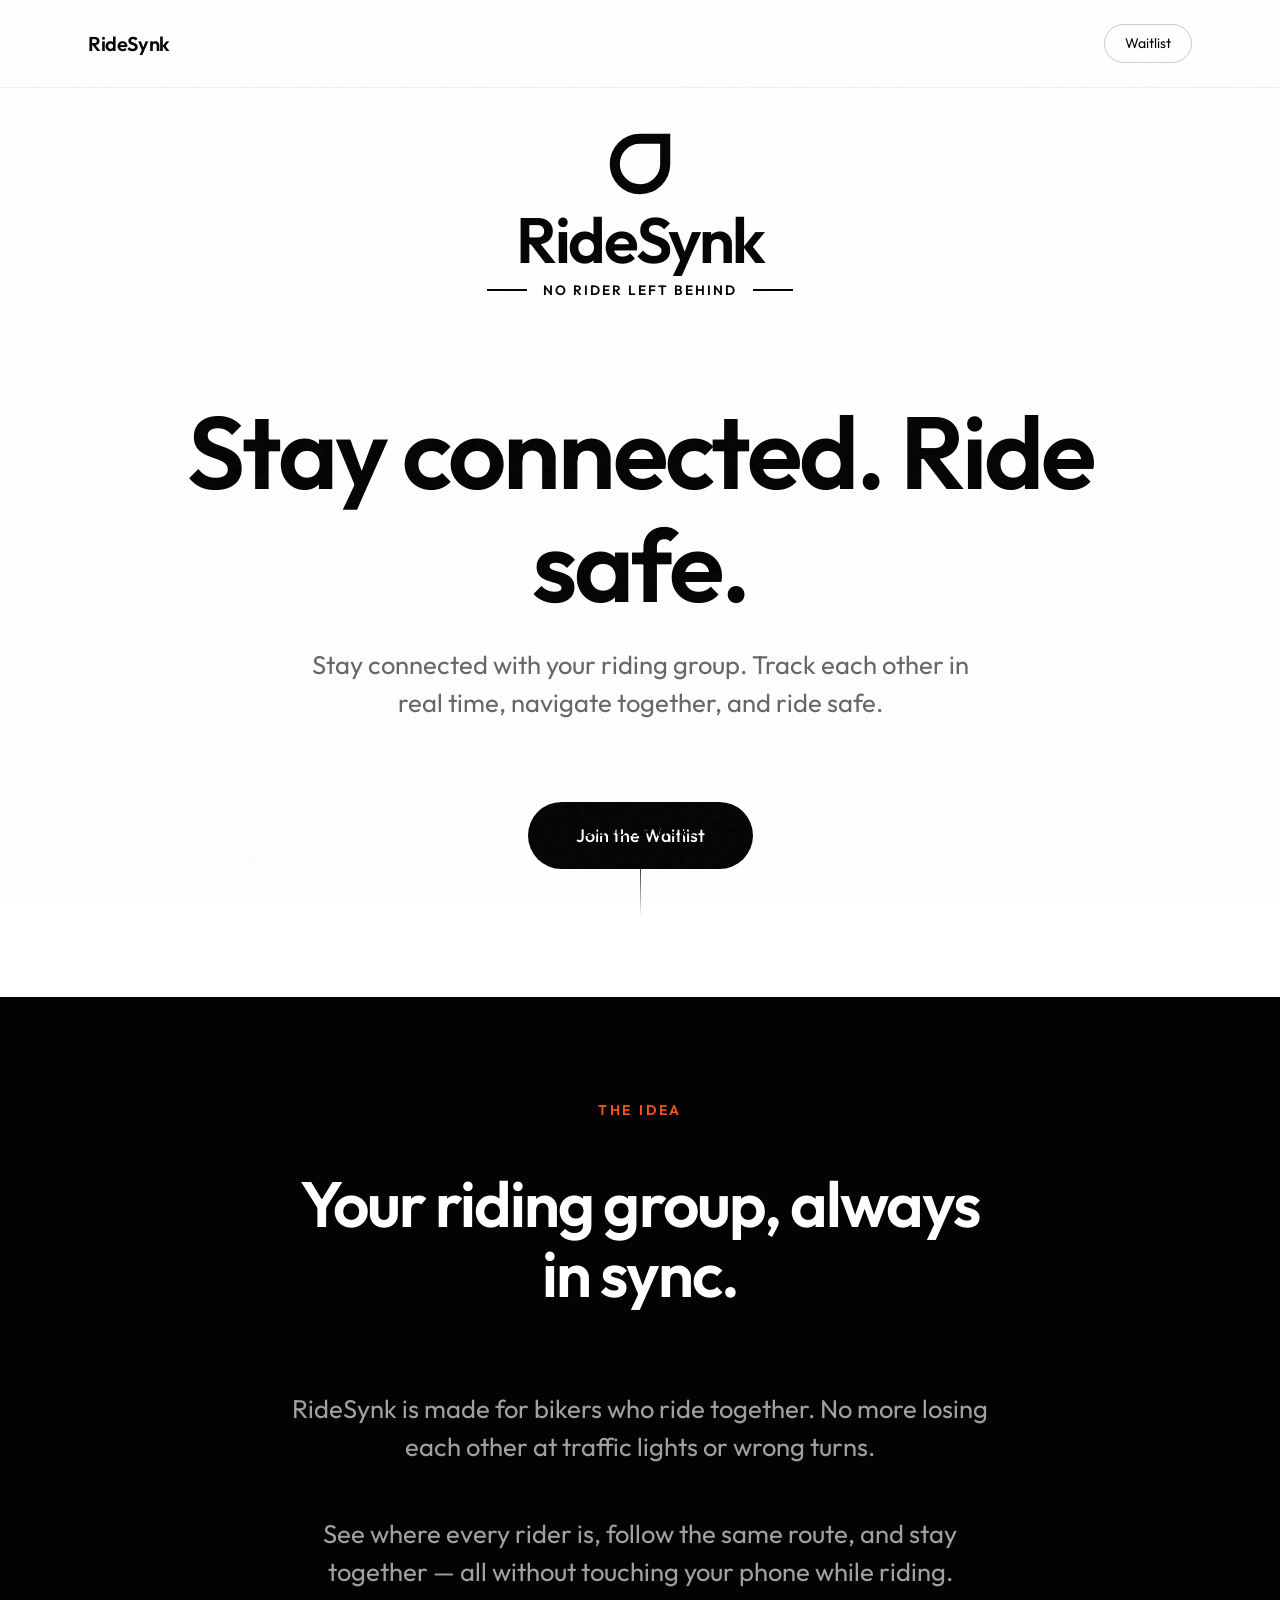
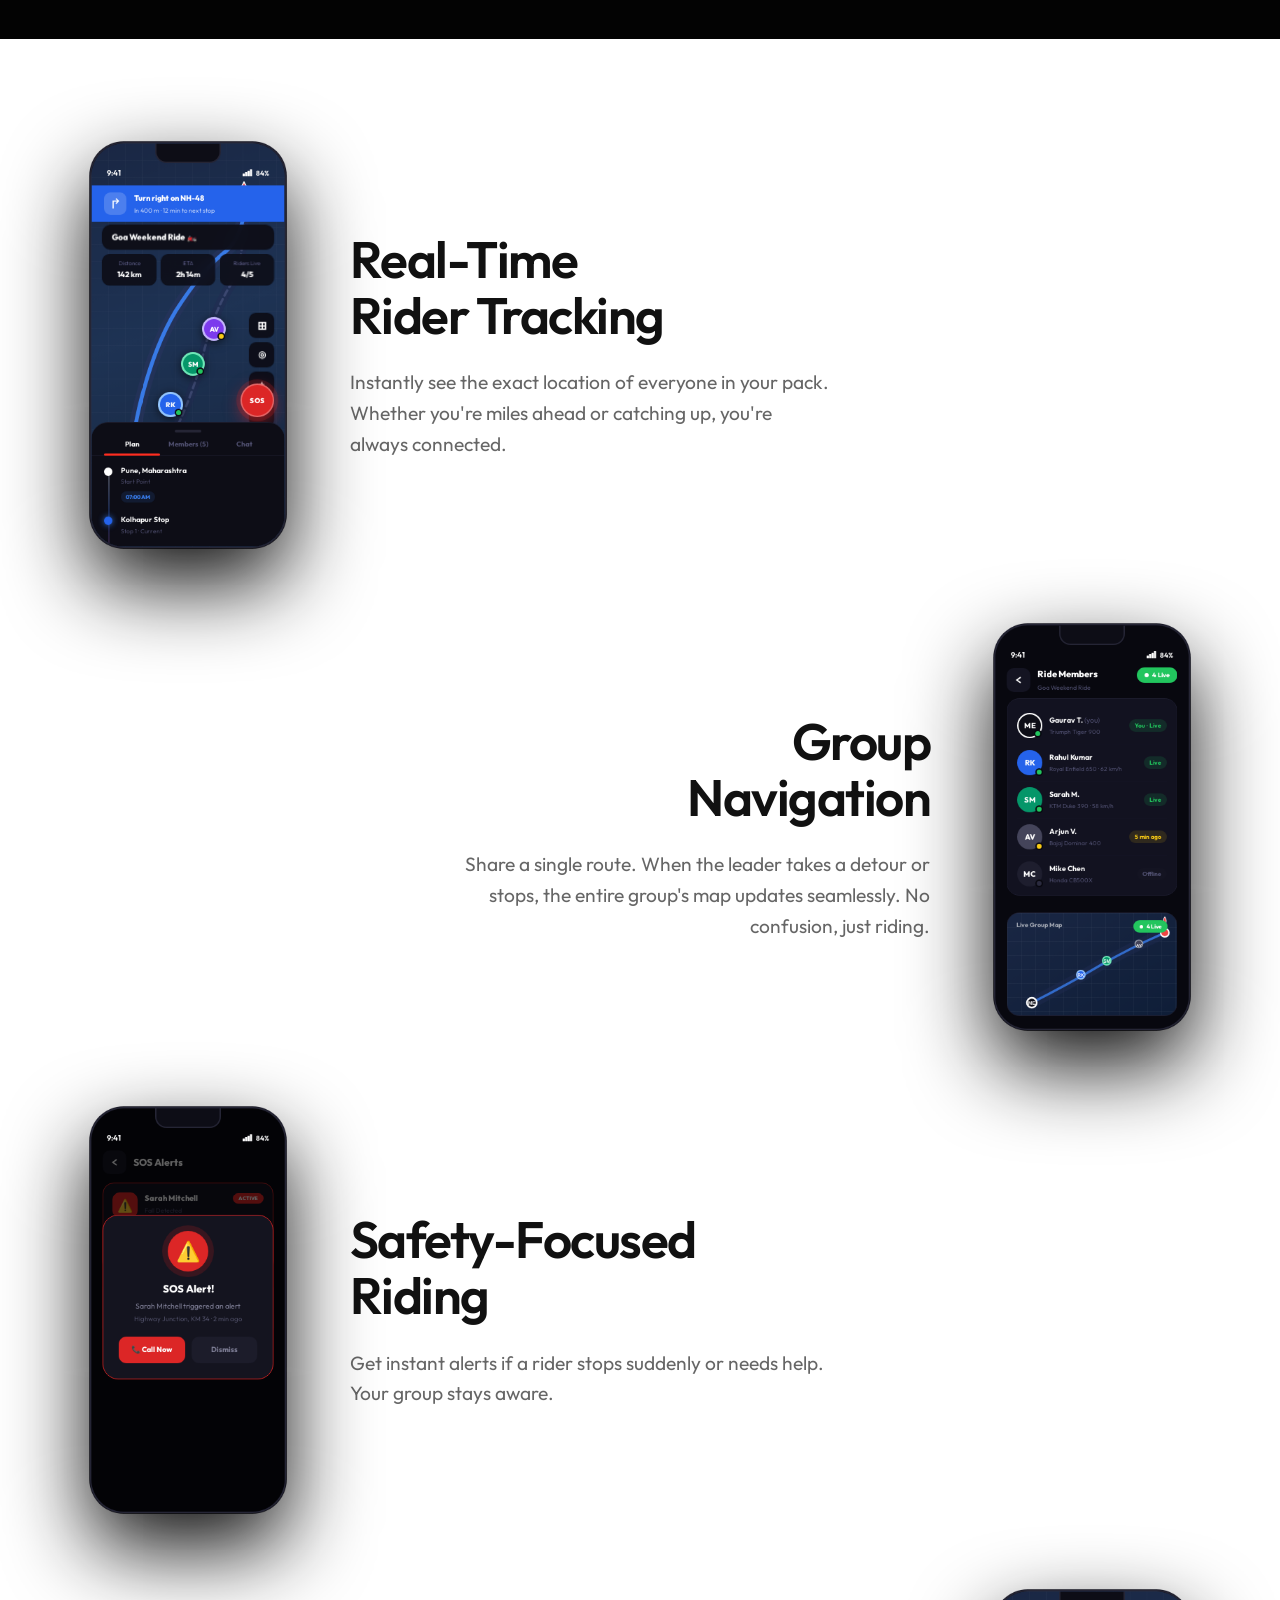
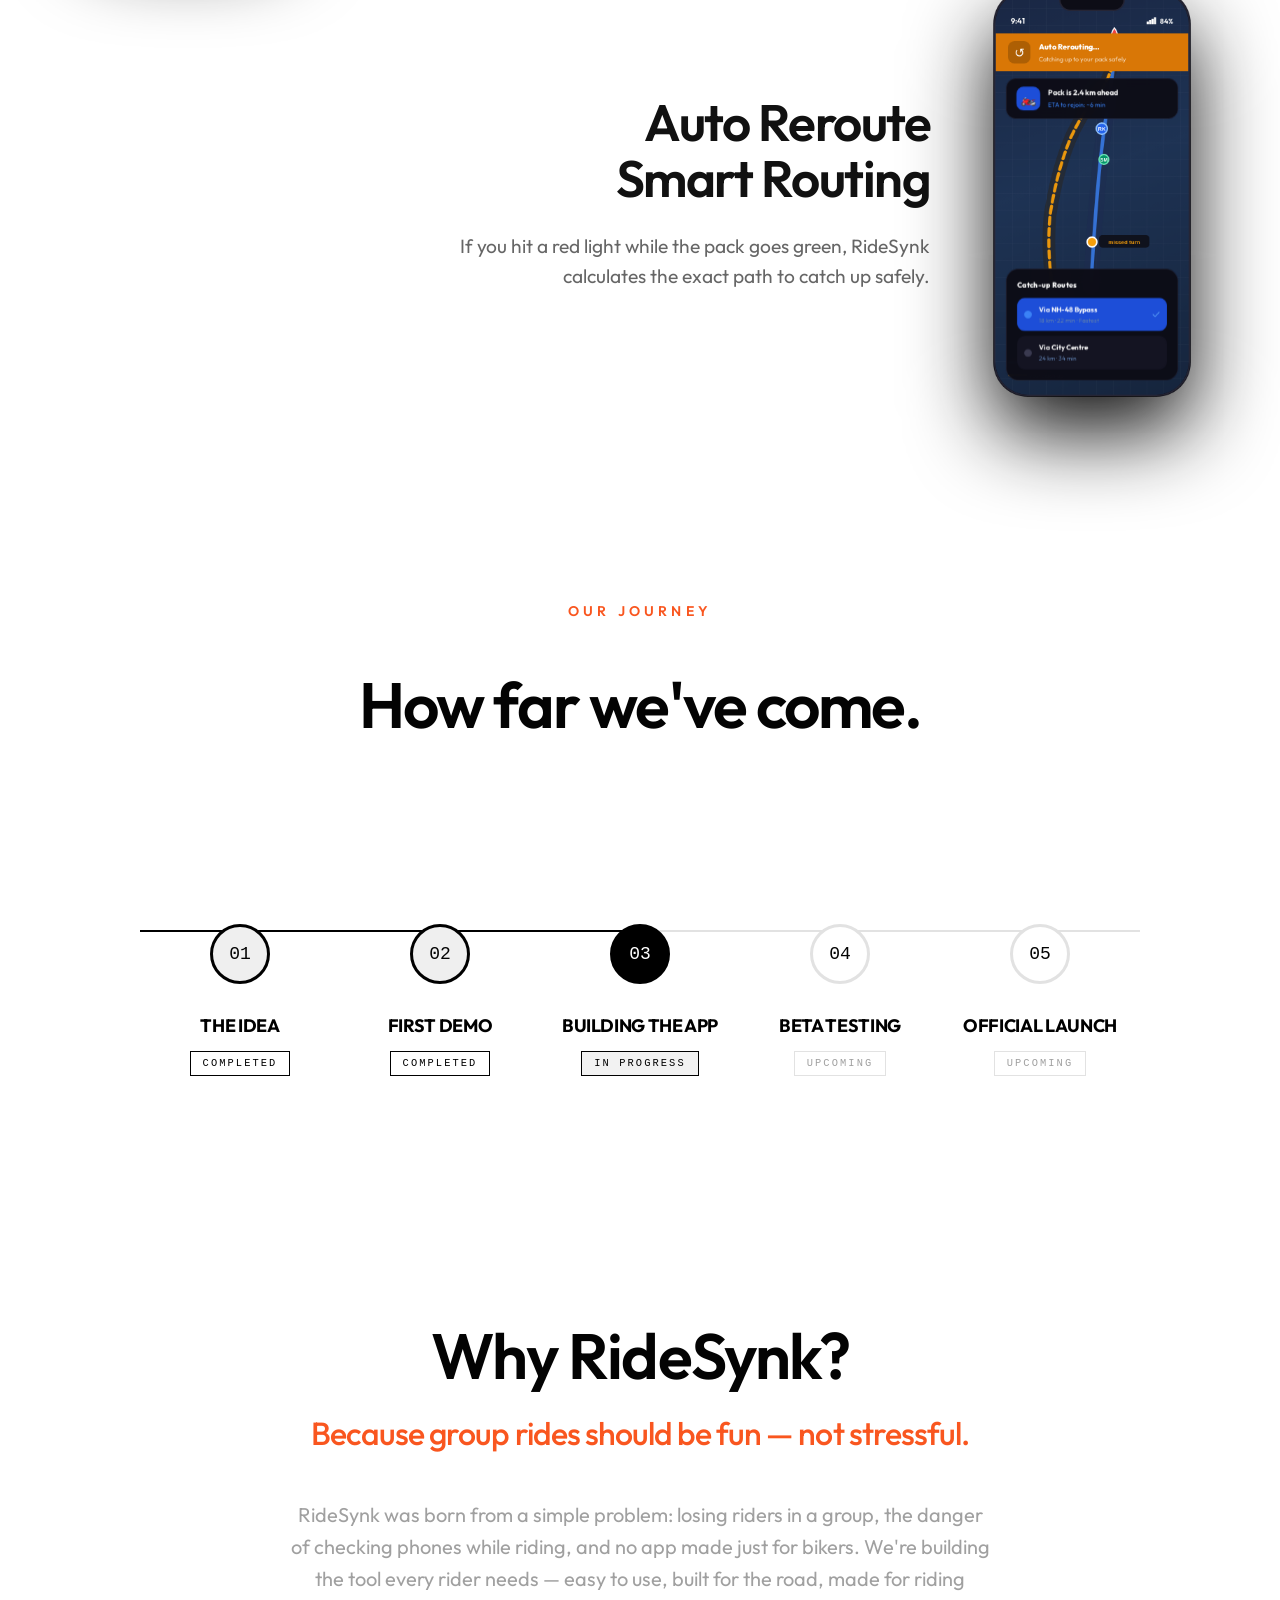
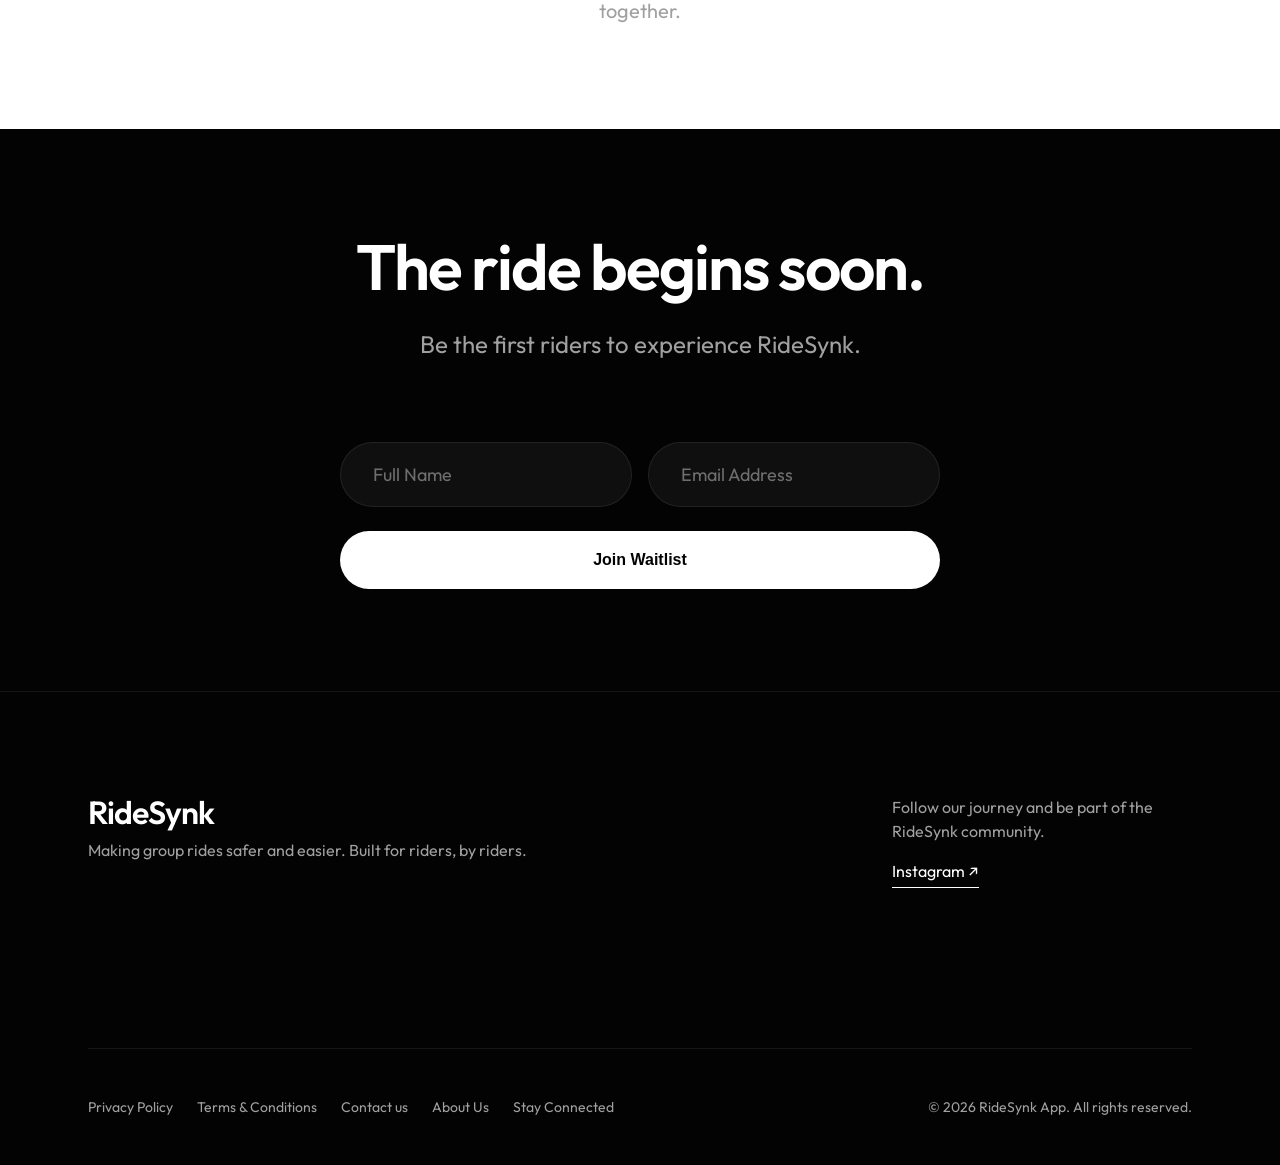
==== index.html @ 71d9f677 "feat: integrate responsive mobile mockups into landing page experience sectio" ====
<!DOCTYPE html>
<html lang="en">

<head>
    <meta charset="UTF-8">
    <meta name="viewport" content="width=device-width, initial-scale=1.0, maximum-scale=1.0, user-scalable=no">
    <title>RideSynk | No Rider Left Behind</title>
    <meta name="description"
        content="Stay connected with your riding group. Track each other in real time, navigate together, and ride safe.">
    <link rel="preconnect" href="https://fonts.googleapis.com">
    <link rel="preconnect" href="https://fonts.gstatic.com" crossorigin>
    <link href="https://fonts.googleapis.com/css2?family=Outfit:wght@300;400;500;600;700&display=swap" rel="stylesheet">
    <link rel="stylesheet" href="style.css">
</head>

<body>
    <div class="noise-overlay"></div>

    <nav class="navbar reveal fade-in">
        <div class="nav-container">
            <div class="nav-logo">RideSynk</div>
            <a href="#waitlist" class="nav-cta">Waitlist</a>
        </div>
    </nav>

    <main>
        <!-- 1. Hero Section -->
        <section class="hero">
            <div class="hero-content">
                <div class="hero-logo-wrapper reveal slide-up">
                    <svg class="hero-logo-svg" viewBox="0 0 100 100" fill="none" xmlns="http://www.w3.org/2000/svg">
                        <path d="M 50 15 L 85 15 L 85 50 A 35 35 0 1 1 50 15 Z" fill="none" stroke="currentColor"
                            stroke-width="14" stroke-linejoin="miter" stroke-miterlimit="4" />
                    </svg>
                    <h1 class="hero-logo-text">RideSynk</h1>
                    <div class="hero-logo-tagline-wrapper">
                        <div class="tagline-line"></div>
                        <span class="hero-tagline">NO RIDER LEFT BEHIND</span>
                        <div class="tagline-line"></div>
                    </div>
                </div>

                <h2 class="hero-headline reveal slide-up delay-1">Stay connected. Ride safe.</h2>
                <p class="hero-subheadline reveal slide-up delay-2">
                    Stay connected with your riding group. Track each other in real time, navigate together, and ride
                    safe.
                </p>

                <div class="hero-actions reveal slide-up delay-3">
                    <a href="#waitlist" class="btn btn-dark btn-large">Join the Waitlist</a>
                </div>
            </div>

            <div class="scroll-indicator reveal fade-in delay-4">
                <span>Discover More</span>
                <div class="scroll-line"></div>
            </div>
        </section>

        <!-- 2. The Idea Section -->
        <section class="the-idea dark-section padding-y">
            <div class="container container-sm text-center">
                <p class="idea-label reveal fade-up">The Idea</p>
                <h2 class="idea-headline reveal fade-up delay-1">Your riding group, always in sync.</h2>
                <div class="idea-content reveal fade-up delay-2">
                    <p class="idea-text">RideSynk is made for bikers who ride together. No more losing each other at
                        traffic lights or wrong turns.</p>
                    <p class="idea-text">See where every rider is, follow the same route, and stay together — all
                        without touching your phone while riding.</p>
                </div>
            </div>
        </section>

        <!-- 3. App Experience Section (Storytelling) -->
        <section class="experience padding-y">
            <div class="container">
                <div class="experience-steps">

                    <!-- Step 1: icon LEFT, text RIGHT -->
                    <div class="step reveal fade-up">
                        <div class="mockup-wrapper">
                          <div class="phone">
                            <div class="phone-inner">
                              <div class="map">
                                <svg class="map-grid" width="280" height="580" xmlns="http://www.w3.org/2000/svg">
                                  <defs><pattern id="g1" width="24" height="24" patternUnits="userSpaceOnUse"><path d="M24 0L0 0 0 24" fill="none" stroke="white" stroke-width="0.5"/></pattern></defs>
                                  <rect width="280" height="580" fill="url(#g1)"/>
                                </svg>
                                <svg style="position:absolute;inset:0;" width="280" height="580">
                                  <path d="M50,520 Q55,430 70,370 Q90,290 120,240 Q155,185 185,160 Q215,138 218,95" stroke="#2a3560" stroke-width="18" fill="none" stroke-linecap="round" opacity="0.5"/>
                                  <path d="M50,520 Q90,470 115,420 Q145,360 160,300 Q175,240 200,200 Q218,170 218,95" stroke="#232850" stroke-width="14" fill="none" stroke-linecap="round" opacity="0.4"/>
                                  <path d="M50,520 Q90,470 115,420 Q145,360 160,300 Q175,240 200,200 Q218,170 218,95" stroke="#4a5580" stroke-width="3.5" fill="none" stroke-linecap="round" stroke-dasharray="8 6" opacity="0.65"/>
                                  <path d="M50,520 Q55,430 70,370 Q90,290 120,240 Q155,185 185,160 Q215,138 218,95" stroke="#3b82f6" stroke-width="5.5" fill="none" stroke-linecap="round" opacity="0.9"/>
                                  <circle cx="50" cy="520" r="7" fill="#22c55e" stroke="#fff" stroke-width="2.5"/>
                                  <circle cx="218" cy="95" r="7" fill="#ef4444" stroke="#fff" stroke-width="2.5"/>
                                  <path d="M218,75 Q225,65 218,55 Q211,65 218,75Z" fill="#ef4444" stroke="#fff" stroke-width="1.5"/>
                                </svg>
                              </div>
                              <div class="sbar"><span>9:41</span><div style="display:flex;gap:5px;align-items:center;"><svg width="14" height="10" viewBox="0 0 14 10" fill="white"><rect x="0" y="6" width="3" height="4" rx="0.6"/><rect x="3.5" y="4" width="3" height="6" rx="0.6"/><rect x="7" y="2" width="3" height="8" rx="0.6"/><rect x="10.5" y="0" width="3" height="10" rx="0.6"/></svg><span style="font-size:10px;font-weight:700;">84%</span></div></div>
                              <div class="nav-banner"><div class="nb-arrow">↱</div><div><div class="nb-t1">Turn right on NH-48</div><div class="nb-t2">In 400 m · 12 min to next stop</div></div></div>
                              <div class="topbar"><div class="trip-pill"><div class="trip-name">Goa Weekend Ride 🏍️</div></div><div class="stats"><div class="stat"><div class="lbl">Distance</div><div class="val">142 km</div></div><div class="stat"><div class="lbl">ETA</div><div class="val">2h 14m</div></div><div class="stat"><div class="lbl">Riders Live</div><div class="val">4/5</div></div></div></div>
                              <div class="rdot" style="width:38px;height:38px;font-size:10px;left:28px;top:448px;background:#0d0d16;">ME<div class="gdot" style="width:12px;height:12px;background:#22c55e;"></div><div class="pulse-tracking" style="border-color:#fff;"></div></div>
                              <div class="rdot" style="width:36px;height:36px;font-size:10px;left:95px;top:355px;background:#2563eb;border-color:#93c5fd;">RK<div class="gdot" style="width:11px;height:11px;background:#22c55e;"></div><div class="pulse-tracking" style="border-color:#93c5fd;animation-delay:0.4s;"></div></div>
                              <div class="rdot" style="width:34px;height:34px;font-size:10px;left:128px;top:298px;background:#059669;border-color:#6ee7b7;">SM<div class="gdot" style="width:11px;height:11px;background:#22c55e;"></div></div>
                              <div class="rdot" style="width:34px;height:34px;font-size:10px;left:158px;top:248px;background:#7c3aed;border-color:#c4b5fd;">AV<div class="gdot" style="width:11px;height:11px;background:#facc15;"></div><div class="pulse-tracking" style="border-color:#c4b5fd;animation-delay:0.8s;"></div></div>
                              <div class="mctrl" style="top:42%;right:15px;"><div class="mc">⊞</div><div class="mc" style="font-size:13px;">◎</div><div class="mc">+</div><div class="mc" style="font-size:20px;padding-bottom:4px;">−</div></div>
                              <div class="sos-btn">SOS</div>
                              <div class="panel" style="height:178px;"><div class="drag"></div><div class="tabs"><div class="tab on">Plan</div><div class="tab">Members (5)</div><div class="tab">Chat</div></div><div class="timeline"><div class="spine"></div><div class="tl-row"><div class="tl-d done"></div><div><div class="t1">Pune, Maharashtra</div><div class="t2">Start Point</div><div class="t-eta">07:00 AM</div></div></div><div class="tl-row"><div class="tl-d curr"></div><div><div class="t1">Kolhapur Stop</div><div class="t2">Stop 1 · Current</div></div></div><div class="tl-row"><div class="tl-d end"></div><div><div class="t1">Panaji, Goa</div><div class="t2">End Point</div></div></div></div></div>
                            </div>
                          </div>
                        </div>
                        <div class="step-text">
                            <h3 class="step-title">Real-Time<br>Rider Tracking</h3>
                            <p class="step-desc">Instantly see the exact location of everyone in your pack. Whether
                                you're miles ahead or catching up, you're always connected.</p>
                        </div>
                    </div>

                    <!-- Step 2: text LEFT, icon RIGHT -->
                    <div class="step step-reverse reveal fade-up">
                        <div class="mockup-wrapper">
                          <div class="phone">
                            <div class="phone-inner">
                              <div class="screen-bg"></div>
                              <div class="sbar"><span>9:41</span><div style="display:flex;gap:5px;align-items:center;"><svg width="14" height="10" viewBox="0 0 14 10" fill="white"><rect x="0" y="6" width="3" height="4" rx="0.6"/><rect x="3.5" y="4" width="3" height="6" rx="0.6"/><rect x="7" y="2" width="3" height="8" rx="0.6"/><rect x="10.5" y="0" width="3" height="10" rx="0.6"/></svg><span style="font-size:10px;font-weight:700;color:#fff;">84%</span></div></div>
                              <div class="hdr"><div class="back-btn"><svg width="12" height="12" viewBox="0 0 10 10" fill="none"><path d="M7 2L3 5L7 8" stroke="white" stroke-width="1.6" stroke-linecap="round"/></svg></div><div><div class="hdr-name">Ride Members</div><div class="hdr-sub">Goa Weekend Ride</div></div></div>
                              <div class="rider-badge"><div class="rb-pulse"></div> 4 Live</div>
                              <div class="members-card">
                                <div class="mem-row"><div class="m-av" style="background:#0d0d16;border:2px solid #fff;">ME<div class="st-dot st-live"></div></div><div style="flex:1;"><div class="m-name">Gaurav T. <span style="color:#505070;font-weight:400;">(you)</span></div><div class="m-bike">Triumph Tiger 900</div></div><div class="m-tag t-you">You · Live</div></div>
                                <div class="mem-row"><div class="m-av" style="background:#2563eb;">RK<div class="st-dot st-live"></div></div><div style="flex:1;"><div class="m-name">Rahul Kumar</div><div class="m-bike">Royal Enfield 650 · 62 km/h</div></div><div class="m-tag t-live">Live</div></div>
                                <div class="mem-row"><div class="m-av" style="background:#059669;">SM<div class="st-dot st-live"></div></div><div style="flex:1;"><div class="m-name">Sarah M.</div><div class="m-bike">KTM Duke 390 · 58 km/h</div></div><div class="m-tag t-live">Live</div></div>
                                <div class="mem-row"><div class="m-av" style="background:#44445a;">AV<div class="st-dot st-stale"></div></div><div style="flex:1;"><div class="m-name">Arjun V.</div><div class="m-bike">Bajaj Dominar 400</div></div><div class="m-tag t-stale">5 min ago</div></div>
                                <div class="mem-row"><div class="m-av" style="background:#1e1e2e;">MC<div class="st-dot st-off"></div></div><div style="flex:1;"><div class="m-name">Mike Chen</div><div class="m-bike">Honda CB500X</div></div><div class="m-tag t-off">Offline</div></div>
                              </div>
                              <div class="mini-map">
                                <svg width="100%" height="148" xmlns="http://www.w3.org/2000/svg">
                                  <defs><pattern id="gm" width="20" height="20" patternUnits="userSpaceOnUse"><path d="M20 0L0 0 0 20" fill="none" stroke="white" stroke-width="0.35"/></pattern></defs>
                                  <rect width="100%" height="148" fill="url(#gm)" opacity="0.2"/>
                                  <path d="M35,128 Q90,100 132,75 Q175,50 225,28" stroke="#1e2a50" stroke-width="16" fill="none" stroke-linecap="round" opacity="0.5"/>
                                  <path d="M35,128 Q90,100 132,75 Q175,50 225,28" stroke="#3b82f6" stroke-width="3.5" fill="none" stroke-linecap="round" opacity="0.75"/>
                                  <circle cx="35" cy="128" r="7" fill="#0d0d16" stroke="#fff" stroke-width="2.5"/><text x="35" y="131.5" text-anchor="middle" font-size="7" font-weight="800" fill="white" font-family="sans-serif">ME</text>
                                  <circle cx="105" cy="88" r="6" fill="#2563eb" stroke="#93c5fd" stroke-width="1.8"/><text x="105" y="91.5" text-anchor="middle" font-size="6.5" font-weight="800" fill="white" font-family="sans-serif">RK</text>
                                  <circle cx="142" cy="68" r="6" fill="#059669" stroke="#6ee7b7" stroke-width="1.8"/><text x="142" y="71.5" text-anchor="middle" font-size="6.5" font-weight="800" fill="white" font-family="sans-serif">SM</text>
                                  <circle cx="188" cy="44" r="5.5" fill="#44445a" stroke="#9ca3af" stroke-width="1.5"/><text x="188" y="47.5" text-anchor="middle" font-size="6" font-weight="800" fill="white" font-family="sans-serif">AV</text>
                                  <circle cx="225" cy="28" r="6" fill="#ef4444" stroke="#fff" stroke-width="2"/>
                                  <path d="M225,18 Q229,11 225,5 Q221,11 225,18Z" fill="#ef4444" stroke="#fff" stroke-width="1"/>
                                </svg>
                                <div class="mm-label">Live Group Map</div>
                                <div class="mm-live"><div class="mm-dot"></div> 4 Live</div>
                              </div>
                            </div>
                          </div>
                        </div>
                        <div class="step-text">
                            <h3 class="step-title">Group<br>Navigation</h3>
                            <p class="step-desc">Share a single route. When the leader takes a detour or stops, the
                                entire group's map updates seamlessly. No confusion, just riding.</p>
                        </div>
                    </div>

                    <!-- Step 3: icon LEFT, text RIGHT -->
                    <div class="step reveal fade-up">
                        <div class="mockup-wrapper">
                          <div class="phone">
                            <div class="phone-inner">
                              <div class="dark-bg"></div>
                              <div class="sbar"><span>9:41</span><div style="display:flex;gap:5px;align-items:center;"><svg width="14" height="10" viewBox="0 0 14 10" fill="white"><rect x="0" y="6" width="3" height="4" rx="0.6"/><rect x="3.5" y="4" width="3" height="6" rx="0.6"/><rect x="7" y="2" width="3" height="8" rx="0.6"/><rect x="10.5" y="0" width="3" height="10" rx="0.6"/></svg><span style="font-size:10px;font-weight:700;color:#fff;">84%</span></div></div>
                              <div class="hdr"><div class="back-btn"><svg width="12" height="12" viewBox="0 0 10 10" fill="none"><path d="M7 2L3 5L7 8" stroke="white" stroke-width="1.6" stroke-linecap="round"/></svg></div><span class="hdr-title">SOS Alerts</span></div>
                              <div class="alert-list">
                                <div class="a-card active"><div class="a-row"><div class="a-icon red">⚠️</div><div style="flex:1;"><div style="display:flex;justify-content:space-between;align-items:center;"><div class="a-name">Sarah Mitchell</div><div class="badge-active">Active</div></div><div class="a-type">Fall Detected</div></div></div><div class="a-meta"><span>📍 Highway Junction, KM 34</span><span>🕐 2 min ago</span></div><div class="a-btns"><div class="btn-call">📞 Call</div><div class="btn-res">Resolve</div></div></div>
                                <div class="a-card"><div class="a-row"><div class="a-icon grey">⚠️</div><div style="flex:1;"><div style="display:flex;justify-content:space-between;align-items:center;"><div class="a-name">Mike Chen</div><div class="badge-res">Resolved</div></div><div class="a-type">Manual SOS</div></div></div><div class="a-meta"><span>📍 Coastal Road, KM 12</span><span>🕐 15 min ago</span></div></div>
                              </div>
                              <div class="dim"></div>
                              <div class="modal"><div class="modal-ring">⚠️</div><div class="modal-h">SOS Alert!</div><div class="modal-sub">Sarah Mitchell triggered an alert</div><div class="modal-loc">Highway Junction, KM 34 · 2 min ago</div><div class="modal-btns"><div class="mb-call">📞 Call Now</div><div class="mb-dis">Dismiss</div></div></div>
                            </div>
                          </div>
                        </div>
                        <div class="step-text">
                            <h3 class="step-title">Safety-Focused<br>Riding</h3>
                            <p class="step-desc">Get instant alerts if a rider stops suddenly or needs help. Your group
                                stays aware.</p>
                        </div>
                    </div>

                    <!-- Step 4: text LEFT, icon RIGHT -->
                    <div class="step step-reverse reveal fade-up">
                        <div class="mockup-wrapper">
                          <div class="phone">
                            <div class="phone-inner">
                              <div class="map">
                                <svg class="map-grid" width="280" height="580" xmlns="http://www.w3.org/2000/svg">
                                  <defs><pattern id="g4" width="24" height="24" patternUnits="userSpaceOnUse"><path d="M24 0L0 0 0 24" fill="none" stroke="white" stroke-width="0.5"/></pattern></defs>
                                  <rect width="280" height="580" fill="url(#g4)"/>
                                </svg>
                                <svg style="position:absolute;inset:0;" width="280" height="580">
                                  <path d="M136,430 Q140,355 145,295 Q150,232 158,178 Q165,135 170,98" stroke="#1e2a50" stroke-width="22" fill="none" stroke-linecap="round" opacity="0.45"/>
                                  <path d="M88,460 Q72,385 78,320 Q88,255 108,208 Q130,162 152,140 Q162,124 170,98" stroke="#2a2215" stroke-width="18" fill="none" stroke-linecap="round" opacity="0.45"/>
                                  <path d="M136,430 Q140,355 145,295 Q150,232 158,178 Q165,135 170,98" stroke="#3b82f6" stroke-width="5" fill="none" stroke-linecap="round" opacity="0.8"/>
                                  <path d="M88,460 Q72,385 78,320 Q88,255 108,208 Q130,162 152,140 Q162,124 170,98" stroke="#f59e0b" stroke-width="4.5" fill="none" stroke-linecap="round" stroke-dasharray="10 6" opacity="0.95"/>
                                  <circle cx="138" cy="358" r="7" fill="#f59e0b" stroke="#fff" stroke-width="2"/>
                                  <rect x="148" y="348" width="72" height="18" rx="5" fill="rgba(13,13,22,0.85)"/>
                                  <text x="184" y="361" text-anchor="middle" font-size="8" fill="#f59e0b" font-weight="700" font-family="sans-serif">missed turn</text>
                                  <circle cx="170" cy="98" r="8" fill="#ef4444" stroke="#fff" stroke-width="2.5"/>
                                  <path d="M170,78 Q179,64 170,52 Q161,64 170,78Z" fill="#ef4444" stroke="#fff" stroke-width="1.5"/>
                                  <circle cx="88" cy="460" r="9" fill="#0d0d16" stroke="#fff" stroke-width="2.5"/>
                                  <text x="88" y="464" text-anchor="middle" font-size="8" font-weight="800" fill="white" font-family="sans-serif">ME</text>
                                  <circle cx="152" cy="196" r="8" fill="#2563eb" stroke="#93c5fd" stroke-width="2"/>
                                  <text x="152" y="199.5" text-anchor="middle" font-size="7.5" font-weight="800" fill="white" font-family="sans-serif">RK</text>
                                  <circle cx="155" cy="240" r="7" fill="#059669" stroke="#6ee7b7" stroke-width="1.8"/>
                                  <text x="155" y="243.5" text-anchor="middle" font-size="7" font-weight="800" fill="white" font-family="sans-serif">SM</text>
                                  <line x1="20" y1="530" x2="44" y2="530" stroke="#3b82f6" stroke-width="3" stroke-linecap="round"/>
                                  <text x="48" y="534" font-size="8" fill="#6080b0" font-family="sans-serif">Pack route</text>
                                  <line x1="20" y1="548" x2="44" y2="548" stroke="#f59e0b" stroke-width="3" stroke-linecap="round" stroke-dasharray="6 4"/>
                                  <text x="48" y="552" font-size="8" fill="#6080b0" font-family="sans-serif">Your catch-up</text>
                                </svg>
                              </div>
                              <div class="sbar"><span>9:41</span><div style="display:flex;gap:5px;align-items:center;"><svg width="14" height="10" viewBox="0 0 14 10" fill="white"><rect x="0" y="6" width="3" height="4" rx="0.6"/><rect x="3.5" y="4" width="3" height="6" rx="0.6"/><rect x="7" y="2" width="3" height="8" rx="0.6"/><rect x="10.5" y="0" width="3" height="10" rx="0.6"/></svg><span style="font-size:10px;font-weight:700;color:#fff;">84%</span></div></div>
                              <div class="reroute-banner"><div class="rb-icon"><span class="spin-anim">↺</span></div><div><div class="rb1">Auto Rerouting…</div><div class="rb2">Catching up to your pack safely</div></div></div>
                              <div class="catchup"><div class="cc-icon">🏍️</div><div><div class="cc1">Pack is 2.4 km ahead</div><div class="cc2">ETA to rejoin: ~6 min</div></div></div>
                              <div class="route-card"><div class="rc-title">Catch-up Routes</div><div class="ro sel"><div class="ro-dot" style="background:#3b82f6;"></div><div><div class="ro-n">Via NH-48 Bypass</div><div class="ro-d">18 km · 22 min · Fastest</div></div><div class="ro-ck">✓</div></div><div class="ro alt"><div class="ro-dot" style="background:#3a3a50;"></div><div><div class="ro-n">Via City Centre</div><div class="ro-d">24 km · 34 min</div></div></div></div>
                            </div>
                          </div>
                        </div>
                        <div class="step-text">
                            <h3 class="step-title">Auto Reroute<br>Smart Routing</h3>
                            <p class="step-desc">If you hit a red light while the pack goes green, RideSynk calculates
                                the exact path to catch up safely.</p>
                        </div>
                    </div>

                </div>
            </div>
        </section>


        <!-- 4. Timeline / Journey Section -->
        <section class="journey padding-y">
            <div class="container text-center">
                <p class="idea-label reveal fade-up" style="letter-spacing: 0.3em; text-transform: uppercase;">Our
                    Journey</p>
                <h2 class="journey-headline reveal fade-up delay-1">How far we've come.</h2>

                <div class="timeline-wrapper reveal fade-up delay-2">
                    <div class="timeline-line"></div>

                    <div class="timeline-items">
                        <div class="timeline-item completed interactive">
                            <div class="timeline-dot">01</div>
                            <div class="timeline-content">
                                <h3>THE IDEA</h3>
                                <div class="status-badge">COMPLETED</div>
                                <div class="timeline-details">
                                    <p>We started building the core system and planned how the app would work.</p>
                                </div>
                            </div>
                        </div>

                        <div class="timeline-item completed interactive">
                            <div class="timeline-dot">02</div>
                            <div class="timeline-content">
                                <h3>FIRST DEMO</h3>
                                <div class="status-badge">COMPLETED</div>
                                <div class="timeline-details">
                                    <p>Built the first working version with live tracking to test our idea.</p>
                                </div>
                            </div>
                        </div>

                        <div class="timeline-item active interactive">
                            <div class="timeline-dot">03</div>
                            <div class="timeline-content">
                                <h3>BUILDING THE APP</h3>
                                <div class="status-badge status-in-progress">IN PROGRESS</div>
                                <div class="timeline-details">
                                    <p>Adding all features — navigation, groups, and safety tools.</p>
                                </div>
                            </div>
                        </div>

                        <div class="timeline-item upcoming">
                            <div class="timeline-dot">04</div>
                            <div class="timeline-content">
                                <h3>BETA TESTING</h3>
                                <div class="status-badge status-upcoming">UPCOMING</div>
                            </div>
                        </div>

                        <div class="timeline-item upcoming">
                            <div class="timeline-dot">05</div>
                            <div class="timeline-content">
                                <h3>OFFICIAL LAUNCH</h3>
                                <div class="status-badge status-upcoming">UPCOMING</div>
                            </div>
                        </div>
                    </div>
                </div>
            </div>
        </section>

        <!-- 5. Why RideSynk Section -->
        <section class="why-ridesynk padding-y">
            <div class="container container-sm text-center">
                <h2 class="why-headline reveal fade-up">Why RideSynk?</h2>
                <h3 class="why-subheadline reveal fade-up delay-1">Because group rides should be fun — not stressful.
                </h3>
                <p class="why-text reveal fade-up delay-2">
                    RideSynk was born from a simple problem: losing riders in a group, the danger of checking phones
                    while riding, and no app made just for bikers. We're building the tool every rider needs — easy to
                    use, built for the road, made for riding together.
                </p>
            </div>
        </section>

        <!-- 4. Waitlist Section -->
        <section id="waitlist" class="waitlist dark-section padding-y">
            <div class="container container-sm text-center reveal scale-up">
                <h2 class="waitlist-title">The ride begins soon.</h2>
                <p class="waitlist-desc">Be the first riders to experience RideSynk.</p>

                <form id="waitlistForm" class="waitlist-form">
                    <div class="input-row">
                        <input type="text" name="name" placeholder="Full Name" required class="premium-input">
                        <input type="email" name="email" placeholder="Email Address" required class="premium-input">
                    </div>
                    <button type="submit" class="btn btn-primary btn-submit">Join Waitlist</button>
                </form>
            </div>
        </section>
    </main>

    <!-- 6 & 7. Stay Connected & Footer -->
    <footer class="footer">
        <div class="container">
            <div class="footer-top reveal fade-up">
                <div class="footer-brand">
                    <h3 class="footer-logo">RideSynk</h3>
                    <p class="footer-tagline">Making group rides safer and easier. Built for riders, by riders.</p>
                </div>
                <div class="footer-social">
                    <p>Follow our journey and be part of the RideSynk community.</p>
                    <a href="https://www.instagram.com/ridesynk01?igsh=cjl5bDBocGc4N2w5" class="social-link"
                        target="_blank" rel="noopener noreferrer">Instagram ↗</a>
                </div>
            </div>

            <div class="footer-bottom reveal fade-up">
                <div class="footer-links">
                    <a href="privacy.html">Privacy Policy</a>
                    <a href="terms.html">Terms & Conditions</a>
                    <a href="mailto:ridesynk01@gmail.com">Contact us</a>
                    <a href="about.html">About Us</a>
                    <a href="#waitlist">Stay Connected</a>
                </div>
                <p class="copyright">&copy; 2026 RideSynk App. All rights reserved.</p>
            </div>
        </div>
    </footer>

    <script src="script.js"></script>
    <script defer src="/_vercel/insights/script.js"></script>
</body>

</html>
---- style.css ----
:root {
    --bg-dark: #030303;
    --bg-light: #FFFFFF;
    --text-primary: #FFFFFF;
    --text-secondary: #A0A0A0;
    --accent: #F9561F;
    --border-color: rgba(255, 255, 255, 0.08);
    
    --font-main: 'Outfit', 'Inter', -apple-system, BlinkMacSystemFont, "Segoe UI", Roboto, sans-serif;
    
    --spacing-sm: 1.5rem;
    --spacing-md: 3rem;
    --spacing-lg: 5rem;
    --spacing-xl: 10rem;
    --spacing-xxl: 15rem;
}

* {
    margin: 0;
    padding: 0;
    box-sizing: border-box;
}

html {
    scroll-behavior: smooth;
    font-size: 16px;
}

body {
    font-family: var(--font-main);
    background-color: var(--bg-light);
    color: var(--bg-dark);
    line-height: 1.5;
    overflow-x: hidden;
    -webkit-font-smoothing: antialiased;
    -moz-osx-font-smoothing: grayscale;
}

/* Typography */
h1, h2, h3, h4 {
    font-weight: 600;
    letter-spacing: -0.03em;
    line-height: 1.1;
}

a {
    text-decoration: none;
    color: inherit;
    transition: color 0.3s ease;
}

/* Utilities */
.container {
    max-width: 1200px;
    margin: 0 auto;
    padding: 0 var(--spacing-md);
}

.container-sm {
    max-width: 800px;
}

.text-center { text-align: center; }
.padding-y { padding: clamp(4rem, 8vw, 8rem) 0; }

.dark-section {
    background-color: var(--bg-dark);
    color: var(--text-primary);
}

.dark-section .text-secondary {
    color: var(--text-secondary);
}

/* Film Grain Overlay */
.noise-overlay {
    position: fixed;
    top: 0;
    left: 0;
    width: 100%;
    height: 100%;
    pointer-events: none;
    z-index: 9999;
    opacity: 0.04;
    background: url('data:image/svg+xml,%3Csvg viewBox="0 0 200 200" xmlns="http://www.w3.org/2000/svg"%3E%3Cfilter id="noiseFilter"%3E%3CfeTurbulence type="fractalNoise" baseFrequency="0.65" numOctaves="3" stitchTiles="stitch"/%3E%3C/filter%3E%3Crect width="100%25" height="100%25" filter="url(%23noiseFilter)"/%3E%3C/svg%3E');
}

/* Buttons */
.btn {
    display: inline-block;
    padding: 1rem 2rem;
    border-radius: 100px;
    font-weight: 500;
    font-size: 1rem;
    cursor: pointer;
    transition: all 0.4s cubic-bezier(0.19, 1, 0.22, 1);
    border: none;
    text-align: center;
}

.btn-primary {
    background-color: var(--text-primary);
    color: var(--bg-dark);
}

.btn-primary:hover {
    transform: scale(1.05);
    background-color: #f0f0f0;
}

.btn-dark {
    background-color: var(--bg-dark);
    color: var(--bg-light);
}

.btn-dark:hover {
    transform: scale(1.05);
    background-color: #222;
}

.btn-large {
    padding: 1.25rem 3rem;
    font-size: 1.125rem;
}

/* Navbar */
.navbar {
    position: fixed;
    top: 0;
    width: 100%;
    z-index: 1000;
    padding: 1.5rem 0;
    backdrop-filter: blur(20px);
    -webkit-backdrop-filter: blur(20px);
    background: rgba(255, 255, 255, 0.7);
    border-bottom: 1px solid rgba(0, 0, 0, 0.05);
}

.nav-container {
    display: flex;
    justify-content: space-between;
    align-items: center;
    max-width: 1200px;
    margin: 0 auto;
    padding: 0 var(--spacing-md);
}

.nav-logo {
    color: var(--bg-dark);
    font-weight: 600;
    font-size: 1.25rem;
    letter-spacing: -0.02em;
}

.nav-cta {
    color: var(--bg-dark);
    font-size: 0.875rem;
    border: 1px solid rgba(0, 0, 0, 0.2);
    padding: 0.5rem 1.25rem;
    border-radius: 100px;
}

.nav-cta:hover {
    background: var(--bg-dark);
    color: var(--bg-light);
}

/* Hero Section */
.hero {
    min-height: 100vh;
    display: flex;
    flex-direction: column;
    justify-content: center;
    align-items: center;
    text-align: center;
    position: relative;
    padding: clamp(6rem, 10vw, 10rem) var(--spacing-md);
}

.hero-logo-wrapper {
    margin-bottom: var(--spacing-md);
    display: flex;
    flex-direction: column;
    align-items: center;
}

.hero-logo-svg {
    width: 72px;
    height: 72px;
    margin-bottom: 0.5rem;
    color: var(--bg-dark);
}

.hero-logo-text {
    font-size: 4rem;
    font-weight: 600;
    letter-spacing: -0.04em;
    color: var(--bg-dark);
    line-height: 1;
    margin-bottom: 0.5rem;
}

.hero-logo-tagline-wrapper {
    display: flex;
    align-items: center;
    gap: 1rem;
    margin-bottom: var(--spacing-md);
}

.tagline-line {
    height: 1.5px;
    width: 40px;
    background-color: var(--bg-dark);
}

.hero-tagline {
    font-size: 0.85rem;
    font-weight: 600;
    letter-spacing: 0.15em;
    color: var(--bg-dark);
}

.hero-headline {
    font-size: clamp(3rem, 8vw, 6.5rem);
    margin-bottom: var(--spacing-sm);
    color: var(--bg-dark);
    max-width: 1000px;
}

.hero-subheadline {
    font-size: clamp(1.25rem, 2vw, 1.75rem);
    color: #666;
    max-width: 700px;
    margin: 0 auto var(--spacing-lg);
    font-weight: 400;
}

.hero-actions {
    display: flex;
    flex-direction: column;
    align-items: center;
    gap: 1rem;
}

.launch-label {
    font-size: 0.875rem;
    color: var(--accent);
    font-weight: 600;
    text-transform: uppercase;
    letter-spacing: 0.1em;
}

.scroll-indicator {
    position: absolute;
    bottom: var(--spacing-lg);
    display: flex;
    flex-direction: column;
    align-items: center;
    gap: 1rem;
    color: var(--bg-dark); /* Increased contrast */
    font-size: 0.75rem;
    font-weight: 600; /* Added weight */
    text-transform: uppercase;
    letter-spacing: 0.1em;
}

.scroll-line {
    width: 1.5px; /* Slightly thicker */
    height: 60px;
    background: linear-gradient(to bottom, var(--bg-dark), transparent);
}

/* The Idea Section */
.the-idea {
    padding-bottom: var(--spacing-md); /* Removing massive top padding to rely on .padding-y */
}

.idea-label {
    font-size: 0.875rem;
    font-weight: 600;
    text-transform: uppercase;
    letter-spacing: 0.2em;
    color: var(--accent);
    margin-bottom: var(--spacing-md);
}

.idea-headline {
    font-size: clamp(2.5rem, 5vw, 4.5rem);
    margin-bottom: var(--spacing-lg);
    line-height: 1.1;
}

.idea-text {
    font-size: clamp(1.25rem, 2vw, 1.75rem);
    color: var(--text-secondary);
    margin-bottom: var(--spacing-md);
}

.idea-text:last-child {
    margin-bottom: 0;
}

/* App Experience (Storytelling) */
.experience {
    background-color: var(--bg-light);
}

.experience-steps {
    display: flex;
    flex-direction: column;
    gap: clamp(4rem, 6vw, 6rem);
    max-width: 1100px;
    margin: 0 auto;
}

/* Each step is a row: mockup | text by default */
.step {
    display: flex;
    flex-direction: column; /* Mobile: stacked */
    align-items: center;
    text-align: center;
    gap: 2.5rem;
}

/* Desktop: side by side */
@media (min-width: 768px) {
    .step {
        flex-direction: row;
        text-align: left;
        align-items: center;
        gap: clamp(3rem, 5vw, 5rem);
    }

    /* Reverse step flips icon to the right */
    .step.step-reverse {
        flex-direction: row-reverse;
        text-align: right;
    }
}

.step-text {
    flex: 1;
}

.step-title {
    font-size: clamp(2rem, 4vw, 3.5rem);
    margin-bottom: var(--spacing-sm);
    color: #111;
    line-height: 1.1;
}

.step-desc {
    font-size: clamp(1rem, 1.5vw, 1.25rem);
    color: #666;
    max-width: 480px;
    line-height: 1.6;
}

/* On reverse steps, align desc text to the right within its container */
@media (min-width: 768px) {
    .step.step-reverse .step-desc {
        margin-left: auto;
    }
}


/* Journey / Timeline Section */
.journey {
    background-color: var(--bg-light);
    color: var(--bg-dark);
    overflow: hidden;
}

.journey-headline {
    font-size: clamp(2.5rem, 5vw, 4.5rem);
    margin-bottom: var(--spacing-xl);
}

.timeline-wrapper {
    position: relative;
    max-width: 1000px;
    margin: 0 auto;
    padding: var(--spacing-sm) 0;
}

.timeline-line {
    position: absolute;
    top: 30px;
    left: 0;
    width: 100%;
    height: 2px;
    background-color: #E2E2E2;
    z-index: 1;
}

.timeline-line::before {
    content: '';
    position: absolute;
    top: 0;
    left: 0;
    height: 100%;
    width: 0;
    background-color: #000000;
    z-index: 2;
    transition: width 1.5s cubic-bezier(0.19, 1, 0.22, 1) 0.5s;
}

.timeline-wrapper.is-visible .timeline-line::before {
    width: 50%;
}

.timeline-items {
    display: flex;
    justify-content: space-between;
    position: relative;
    z-index: 3;
}

.timeline-item {
    display: flex;
    flex-direction: column;
    align-items: center;
    width: 20%;
    text-align: center;
    position: relative;
}

.timeline-dot {
    width: 60px;
    height: 60px;
    border-radius: 50%;
    background-color: var(--bg-light);
    border: 3px solid #E2E2E2;
    margin-bottom: 2rem;
    position: relative;
    display: flex;
    align-items: center;
    justify-content: center;
    font-weight: 500;
    font-size: 1.125rem;
    color: var(--bg-dark);
    font-family: monospace; /* For numbers to look technical */
    transition: all 0.3s ease;
}

.timeline-item.completed .timeline-dot {
    border-color: #000000;
    background-color: #EFEFEF;
}

.timeline-item.active .timeline-dot {
    border-color: #000000;
    background-color: #000000;
    color: #FFFFFF;
}

.timeline-content h3 {
    font-size: 1.125rem;
    font-weight: 700;
    letter-spacing: -0.02em;
    color: #000000;
    margin-bottom: 0.75rem;
    text-transform: uppercase;
}

.status-badge {
    display: inline-block;
    padding: 0.25rem 0.75rem;
    font-size: 0.65rem;
    font-weight: 500;
    letter-spacing: 0.2em;
    text-transform: uppercase;
    border: 1px solid #000;
    color: #000;
    font-family: monospace;
}

.status-in-progress {
    border-color: #000000;
    color: #000000;
    background-color: rgba(0,0,0,0.05); /* very light contrast */
}

.status-upcoming {
    border-color: #E2E2E2;
    color: #A0A0A0;
}

.timeline-item.interactive {
    cursor: pointer;
}

.timeline-item.interactive:hover .timeline-dot {
    transform: scale(1.1);
    box-shadow: 0 4px 12px rgba(0,0,0,0.1);
}

.timeline-details {
    margin-top: 1rem;
    font-size: 0.875rem;
    color: var(--text-secondary);
    line-height: 1.5;
    max-width: 250px;
    opacity: 0;
    max-height: 0;
    overflow: hidden;
    transform: translateY(-10px);
    transition: all 0.4s cubic-bezier(0.19, 1, 0.22, 1);
}

.timeline-item.show-details .timeline-details {
    opacity: 1;
    max-height: 150px; /* Arbitrary max-height for transition */
    transform: translateY(0);
}

/* Mobile responsive for timeline */
@media (max-width: 768px) {
    .timeline-items {
        flex-direction: column;
        align-items: center;
        gap: 3rem;
    }
    
    .timeline-line {
        top: 0;
        left: 50%;
        transform: translateX(-50%);
        width: 2px;
        height: 100%;
    }
    
    .timeline-line::before {
        width: 100%;
        height: 0;
        transition: height 1.5s cubic-bezier(0.19, 1, 0.22, 1) 0.5s;
    }
    
    .timeline-wrapper.is-visible .timeline-line::before {
        height: 50%;
        width: 100%;
    }
    
    .timeline-item {
        width: 100%;
    }
    
    .timeline-dot {
        margin-bottom: 1rem;
    }
}

/* Why RideSynk Section */
.why-ridesynk {
    background-color: var(--bg-light);
    color: var(--bg-dark);
    display: flex;
    flex-direction: column;
    align-items: center;
}

.why-headline {
    font-size: clamp(2.5rem, 5vw, 4.5rem);
    margin-bottom: var(--spacing-sm);
}

.why-subheadline {
    font-size: clamp(1.25rem, 3vw, 2rem);
    color: var(--accent);
    font-weight: 500;
    margin-bottom: var(--spacing-md);
}

.why-text {
    font-size: clamp(1.125rem, 2vw, 1.25rem);
    color: var(--text-secondary);
    max-width: 800px;
    margin: 0 auto;
    line-height: 1.6;
}

/* Waitlist Section */
.waitlist {
    display: flex;
    flex-direction: column;
    align-items: center;
    justify-content: center;
    min-height: 60vh; /* Reduced from 70vh for a tighter gap */
}

.waitlist-title {
    font-size: clamp(2.5rem, 5vw, 4rem);
    margin-bottom: var(--spacing-sm);
}

.waitlist-desc {
    font-size: clamp(1.125rem, 2vw, 1.5rem);
    color: var(--text-secondary);
    margin-bottom: var(--spacing-lg);
}

.waitlist-form {
    max-width: 600px;
    margin: 0 auto;
    width: 100%;
    display: flex;
    flex-direction: column;
    gap: 1rem;
}

.input-row {
    display: flex;
    flex-direction: column;
    gap: 1rem;
    width: 100%;
}

.premium-input {
    width: 100%;
    padding: 1.25rem 2rem;
    font-size: 1.125rem;
    border-radius: 100px;
    border: 1px solid var(--border-color);
    background: rgba(255,255,255,0.05); /* slightly visible bg */
    color: var(--text-primary);
    font-family: var(--font-main);
    transition: all 0.3s ease;
}

.premium-input::placeholder {
    color: rgba(255,255,255,0.4);
}

.premium-input:focus {
    outline: none;
    border-color: var(--text-primary);
    background: rgba(255,255,255,0.1);
}

.btn-submit {
    width: 100%;
    padding: 1.25rem 2rem;
    font-weight: 600;
}

/* Footer Section */
.footer {
    background-color: var(--bg-dark);
    color: var(--text-primary);
    padding: clamp(4rem, 8vw, 8rem) 0 var(--spacing-md);
    border-top: 1px solid var(--border-color);
}

.footer-top {
    display: flex;
    flex-direction: column;
    gap: var(--spacing-md);
    margin-bottom: var(--spacing-xl);
}

.footer-logo {
    font-size: 2rem;
    margin-bottom: 0.5rem;
}

.footer-tagline {
    color: var(--text-secondary);
}

.footer-social p {
    color: var(--text-secondary);
    margin-bottom: 1rem;
    max-width: 300px;
}

.social-link {
    display: inline-block;
    color: var(--text-primary);
    border-bottom: 1px solid var(--text-primary);
    padding-bottom: 0.25rem;
}

.footer-bottom {
    display: flex;
    flex-direction: column;
    gap: var(--spacing-md);
    border-top: 1px solid var(--border-color);
    padding-top: var(--spacing-md);
}

.footer-links {
    display: flex;
    flex-wrap: wrap;
    gap: 1.5rem;
}

.footer-links a {
    color: var(--text-secondary);
    font-size: 0.875rem;
}

.footer-links a:hover {
    color: var(--text-primary);
}

.copyright {
    color: var(--text-secondary);
    font-size: 0.875rem;
}

/* Responsive Overrides */
@media (min-width: 768px) {
    .waitlist-form {
        gap: 1.5rem;
    }
    
    .input-row {
        flex-direction: row;
        gap: 1rem;
    }

    .btn-submit {
        width: 100%; /* Keep button full width below the inputs */
    }

    .footer-top {
        flex-direction: row;
        justify-content: space-between;
    }

    .footer-bottom {
        flex-direction: row;
        justify-content: space-between;
        align-items: center;
    }
}

/* Scroll Animations */
.reveal {
    opacity: 0;
    will-change: transform, opacity;
}

.reveal.is-visible {
    opacity: 1;
}

.slide-up { transform: translateY(60px); }
.slide-up.is-visible { transform: translateY(0); transition: all 1.2s cubic-bezier(0.19, 1, 0.22, 1); }

.fade-in { transition: opacity 1.5s ease; }

.fade-up { transform: translateY(40px); }
.fade-up.is-visible { transform: translateY(0); transition: all 1s cubic-bezier(0.19, 1, 0.22, 1); }

.zoom-in { transform: scale(0.95); }
.zoom-in.is-visible { transform: scale(1); transition: all 1.2s cubic-bezier(0.19, 1, 0.22, 1); }

.scale-up { transform: scale(0.9); opacity: 0; }
.scale-up.is-visible { transform: scale(1); opacity: 1; transition: all 1s cubic-bezier(0.19, 1, 0.22, 1); }

.slide-left { transform: translateX(-40px); }
.slide-left.is-visible { transform: translateX(0); transition: all 1.2s cubic-bezier(0.19, 1, 0.22, 1); }

.slide-right { transform: translateX(40px); }
.slide-right.is-visible { transform: translateX(0); transition: all 1.2s cubic-bezier(0.19, 1, 0.22, 1); }

.delay-1 { transition-delay: 0.1s; }
.delay-2 { transition-delay: 0.2s; }
.delay-3 { transition-delay: 0.3s; }
.delay-4 { transition-delay: 0.5s; }

/* Global Staggered specific classes fix */
.is-visible.delay-1 { transition-delay: 0.1s; }
.is-visible.delay-2 { transition-delay: 0.2s; }
.is-visible.delay-3 { transition-delay: 0.3s; }
.is-visible.delay-4 { transition-delay: 0.5s; }

/* ==========================================================================
   Mockup Integration Styles
   ========================================================================== */

/* The wrapper explicitly defines the layout space taken by the scaled phone */
.mockup-wrapper {
    position: relative;
    flex-shrink: 0;
    margin: 0 auto;
}

/* Base Phone Container (unscaled native size) */
.phone {
    position: absolute;
    top: 0;
    left: 0;
    transform-origin: top left;
    width: 280px;
    height: 580px;
    background: #0d0d16;
    border-radius: 48px;
    border: 2.5px solid #252535;
    overflow: hidden;
    box-shadow: 0 50px 120px rgba(0,0,0,0.95), 0 0 0 1px #1a1a28, inset 0 1px 0 rgba(255,255,255,0.07);
    font-family: var(--font-main);
    color: #fff;
    text-align: left;
}

/* --- Scaling Logic --- */

/* Small Mobile (< 400px) */
@media (max-width: 399px) {
    .mockup-wrapper { width: 210px; height: 435px; } /* 280*0.75, 580*0.75 */
    .phone { transform: scale(0.75); }
}

/* Mobile (400px - 767px) */
@media (min-width: 400px) and (max-width: 767px) {
    .mockup-wrapper { width: 238px; height: 493px; } /* 0.85 scale */
    .phone { transform: scale(0.85); }
}

/* Tablet (768px - 1023px) */
@media (min-width: 768px) and (max-width: 1023px) {
    .mockup-wrapper { width: 154px; height: 319px; } /* 0.55 scale */
    .phone { transform: scale(0.55); }
}

/* Desktop (1024px+) */
@media (min-width: 1024px) {
    .mockup-wrapper { width: 196px; height: 406px; } /* 0.70 scale */
    .phone { transform: scale(0.70); }
}
.phone::before {
    content: '';
    position: absolute;
    top: 0;
    left: 50%;
    transform: translateX(-50%);
    width: 90px;
    height: 26px;
    background: #0d0d16;
    border-radius: 0 0 16px 16px;
    z-index: 100;
    border: 2.5px solid #252535;
    border-top: none;
}
.phone-inner {
    width: 100%;
    height: 100%;
    overflow: hidden;
    border-radius: 46px;
    position: relative;
}

/* Common Backgrounds */
.screen-bg { position: absolute; inset: 0; background: #08080f; }
.dark-bg { position: absolute; inset: 0; background: #08080f; }

/* Map Common */
.map { position: absolute; inset: 0; background: linear-gradient(160deg, #1a2744 0%, #1e3354 45%, #16253d 100%); }
.map-nav { background: linear-gradient(150deg, #1a2744, #0f1e38); }
.map-reroute { background: linear-gradient(155deg, #1a2744 0%, #0f1e38 100%); }
.map-grid { position: absolute; inset: 0; opacity: 0.09; }

/* Status & Headers */
.sbar {
    display: flex;
    justify-content: space-between;
    align-items: center;
    padding: 34px 22px 0;
    font-size: 11px;
    font-weight: 700;
    color: #fff;
    position: absolute;
    top: 0;
    left: 0;
    right: 0;
    z-index: 50;
}
.hdr {
    position: absolute;
    top: 60px;
    left: 16px;
    right: 16px;
    z-index: 20;
    display: flex;
    align-items: center;
    gap: 10px;
}
.hdr-title { font-size: 14px; font-weight: 800; color: #fff; }
.back-btn { width: 34px; height: 34px; background: #141422; border-radius: 10px; display: flex; align-items: center; justify-content: center; flex-shrink: 0; }
.hdr-name { font-size: 13px; font-weight: 800; color: #fff; }
.hdr-sub { font-size: 9px; font-weight: 400; color: #505070; margin-top: 2px; }

/* Tracking (Step 1) Specific */
.nav-banner { position: absolute; top: 60px; left: 0; right: 0; background: #2563eb; padding: 10px 18px; display: flex; align-items: center; gap: 11px; z-index: 25; }
.nb-arrow { width: 32px; height: 32px; background: rgba(255,255,255,0.18); border-radius: 9px; display: flex; align-items: center; justify-content: center; font-size: 20px; flex-shrink: 0; }
.nb-t1 { font-size: 11px; font-weight: 800; color: #fff; }
.nb-t2 { font-size: 9px; color: rgba(255,255,255,0.72); margin-top: 2px; }
.topbar { position: absolute; top: 116px; left: 15px; right: 15px; z-index: 20; }
.trip-pill { background: rgba(13,13,22,0.93); border-radius: 13px; padding: 9px 14px; backdrop-filter: blur(12px); margin-bottom: 6px; }
.trip-name { font-size: 12px; font-weight: 800; color: #fff; }
.stats { display: flex; gap: 6px; }
.stat { flex: 1; background: rgba(13,13,22,0.88); border-radius: 11px; padding: 7px 5px; text-align: center; backdrop-filter: blur(10px); }
.stat .lbl { font-size: 8px; color: #60608a; }
.stat .val { font-size: 11px; font-weight: 800; color: #fff; margin-top: 2px; }
.rdot { position: absolute; border-radius: 50%; border: 3px solid #fff; display: flex; align-items: center; justify-content: center; font-weight: 800; color: #fff; box-shadow: 0 3px 14px rgba(0,0,0,0.6); z-index: 20; }
.rdot .gdot { position: absolute; bottom: -2px; right: -2px; border-radius: 50%; border: 2px solid #0d0d16; }
.pulse-tracking { position: absolute; inset: -7px; border-radius: 50%; border: 2.5px solid; animation: mockup-pr 2s ease-out infinite; opacity: 0; }
@keyframes mockup-pr{ 0%{ transform: scale(0.8); opacity: 0.7; } 100%{ transform: scale(1.9); opacity: 0; } }
.mctrl { position: absolute; right: 15px; display: flex; flex-direction: column; gap: 6px; z-index: 20; }
.mc { width: 36px; height: 36px; background: rgba(13,13,22,0.92); border-radius: 10px; display: flex; align-items: center; justify-content: center; backdrop-filter: blur(10px); color: #fff; font-size: 16px; font-weight: 600; }
.sos-btn { position: absolute; bottom: 185px; right: 15px; width: 48px; height: 48px; background: #dc2626; border-radius: 50%; display: flex; align-items: center; justify-content: center; font-size: 10px; font-weight: 900; color: #fff; border: 2.5px solid rgba(255,255,255,0.3); box-shadow: 0 0 0 6px rgba(220,38,38,0.2), 0 8px 24px rgba(220,38,38,0.55); z-index: 25; letter-spacing: 0.5px; }
.panel { position: absolute; bottom: 0; left: 0; right: 0; background: #0d0d16; border-radius: 24px 24px 0 0; border-top: 1px solid #1e1e2e; z-index: 30; }
.drag { width: 38px; height: 3.5px; background: #252535; border-radius: 2px; margin: 10px auto 0; }
.tabs { display: flex; padding: 9px 18px 0; border-bottom: 1px solid #1a1a28; }
.tab { flex: 1; text-align: center; font-size: 10px; font-weight: 700; color: #505070; padding-bottom: 8px; position: relative; }
.tab.on { color: #fff; }
.tab.on::after { content: ''; position: absolute; bottom: -1px; left: 0; right: 0; height: 2.5px; background: #ff2d20; border-radius: 2px; }
.timeline { padding: 14px 18px 12px; position: relative; }
.spine { position: absolute; left: 24px; top: 18px; bottom: 12px; width: 2px; background: linear-gradient(to bottom,#fff,#2563eb,#ef4444); opacity: 0.3; border-radius: 2px; }
.tl-row { display: flex; gap: 12px; align-items: flex-start; margin-bottom: 16px; }
.tl-row:last-child { margin-bottom: 0; }
.tl-d { width: 12px; height: 12px; border-radius: 50%; flex-shrink: 0; margin-top: 3px; z-index: 1; }
.tl-d.done { background: #fff; }
.tl-d.curr { background: #2563eb; box-shadow: 0 0 10px rgba(59,130,246,0.85); }
.tl-d.end { background: #ef4444; }
.t1 { font-size: 10.5px; font-weight: 700; color: #fff; }
.t2 { font-size: 8.5px; color: #505070; margin-top: 2px; }
.t-eta { font-size: 8px; font-weight: 800; color: #3b82f6; background: rgba(59,130,246,0.12); padding: 2px 7px; border-radius: 20px; margin-top: 3px; display: inline-block; }

/* Navigation (Step 2) Specific */
.members-card { position: absolute; top: 104px; left: 16px; right: 16px; z-index: 20; background: #121220; border-radius: 18px; border: 1px solid #1e1e30; padding: 12px 14px; }
.mem-row { display: flex; align-items: center; gap: 10px; padding: 8px 0; border-bottom: 1px solid #141424; }
.mem-row:last-child { border-bottom: none; padding-bottom: 0; }
.m-av { width: 36px; height: 36px; border-radius: 50%; display: flex; align-items: center; justify-content: center; font-size: 11px; font-weight: 800; color: #fff; flex-shrink: 0; position: relative; }
.st-dot { position: absolute; bottom: -1px; right: -1px; width: 11px; height: 11px; border-radius: 50%; border: 2px solid #08080f; }
.st-live { background: #22c55e; }
.st-stale { background: #facc15; }
.st-off { background: #2a2a3e; }
.m-name { font-size: 10.5px; font-weight: 700; color: #fff; }
.m-bike { font-size: 8.5px; color: #505070; margin-top: 2px; }
.m-tag { font-size: 8.5px; font-weight: 700; padding: 3px 8px; border-radius: 20px; flex-shrink: 0; }
.t-live { background: rgba(34,197,94,0.14); color: #22c55e; }
.t-stale { background: rgba(250,204,21,0.12); color: #facc15; }
.t-off { background: #141422; color: #505070; }
.t-you { background: rgba(34,197,94,0.14); color: #22c55e; }
.mini-map { position: absolute; bottom: 18px; left: 16px; right: 16px; z-index: 20; height: 148px; background: linear-gradient(150deg,#1a2744,#0f1e38); border-radius: 18px; overflow: hidden; border: 1px solid #1e1e30; }
.mm-label { position: absolute; top: 10px; left: 13px; font-size: 9px; font-weight: 700; color: rgba(255,255,255,0.6); }
.mm-live { position: absolute; top: 10px; right: 13px; background: #22c55e; border-radius: 20px; padding: 3px 9px; font-size: 8px; font-weight: 800; color: #fff; display: flex; align-items: center; gap: 5px; }
.mm-dot { width: 5px; height: 5px; border-radius: 50%; background: #fff; animation: mockup-blink 1s infinite; }
@keyframes mockup-blink { 0%,100%{ opacity: 1; } 50%{ opacity: 0; } }
.rider-badge { position: absolute; top: 60px; right: 16px; z-index: 25; background: #22c55e; border-radius: 20px; padding: 4px 11px; font-size: 9px; font-weight: 800; color: #fff; display: flex; align-items: center; gap: 5px; }
.rb-pulse { width: 6px; height: 6px; border-radius: 50%; background: #fff; animation: mockup-blink 1s infinite; }

/* SOS (Step 3) Specific */
.alert-list { position: absolute; top: 106px; left: 16px; right: 16px; z-index: 10; }
.a-card { background: #121220; border-radius: 16px; border: 1px solid #1e1e30; padding: 13px; margin-bottom: 9px; }
.a-card.active { border-color: #dc2626; }
.a-row { display: flex; gap: 10px; align-items: flex-start; }
.a-icon { width: 36px; height: 36px; border-radius: 10px; display: flex; align-items: center; justify-content: center; font-size: 18px; flex-shrink: 0; }
.a-icon.red { background: #dc2626; }
.a-icon.grey { background: #1e1e2e; }
.a-name { font-size: 11px; font-weight: 800; color: #fff; }
.a-type { font-size: 9px; color: #505070; margin-top: 2px; }
.badge-active { background: #dc2626; color: #fff; font-size: 7.5px; font-weight: 800; padding: 2px 8px; border-radius: 20px; text-transform: uppercase; }
.badge-res { background: #0f2a18; color: #4ade80; font-size: 7.5px; font-weight: 800; padding: 2px 8px; border-radius: 20px; text-transform: uppercase; }
.a-meta { display: flex; flex-wrap: wrap; gap: 6px; margin-top: 8px; }
.a-meta span { font-size: 8.5px; color: #505070; }
.a-btns { display: flex; gap: 7px; margin-top: 10px; }
.btn-call { flex: 1; height: 33px; background: #dc2626; border-radius: 9px; display: flex; align-items: center; justify-content: center; gap: 5px; font-size: 9.5px; font-weight: 800; color: #fff; }
.btn-res { flex: 1; height: 33px; background: #1a1a28; border-radius: 9px; display: flex; align-items: center; justify-content: center; font-size: 9.5px; font-weight: 700; color: #808098; }
.dim { position: absolute; inset: 0; background: rgba(0,0,0,0.62); z-index: 40; border-radius: 46px; }
.modal { position: absolute; top: 50%; left: 16px; right: 16px; transform: translateY(-58%); background: #14141f; border: 1.5px solid #dc2626; border-radius: 22px; padding: 22px; z-index: 55; }
.modal-ring { width: 58px; height: 58px; background: #dc2626; border-radius: 50%; display: flex; align-items: center; justify-content: center; margin: 0 auto 14px; font-size: 28px; box-shadow: 0 0 0 8px rgba(220,38,38,0.18); animation: mockup-glow 2s ease-in-out infinite; }
.modal-h { text-align: center; font-size: 15px; font-weight: 800; color: #fff; margin-bottom: 5px; }
.modal-sub { text-align: center; font-size: 10.5px; color: #808098; margin-bottom: 3px; }
.modal-loc { text-align: center; font-size: 9.5px; color: #505068; margin-bottom: 18px; }
.modal-btns { display: flex; gap: 9px; }
.mb-call { flex: 1; height: 38px; background: #dc2626; border-radius: 11px; display: flex; align-items: center; justify-content: center; gap: 6px; font-size: 10.5px; font-weight: 800; color: #fff; }
.mb-dis { flex: 1; height: 38px; background: #1c1c2a; border-radius: 11px; display: flex; align-items: center; justify-content: center; font-size: 10.5px; font-weight: 700; color: #808098; }
@keyframes mockup-glow { 0%,100%{ box-shadow: 0 0 0 8px rgba(220,38,38,0.18); } 50%{ box-shadow: 0 0 0 14px rgba(220,38,38,0.08); } }

/* Reroute (Step 4) Specific */
.reroute-banner { position: absolute; top: 60px; left: 0; right: 0; background: #d97706; padding: 11px 18px; display: flex; align-items: center; gap: 12px; z-index: 25; }
.rb-icon { width: 32px; height: 32px; background: rgba(0,0,0,0.2); border-radius: 9px; display: flex; align-items: center; justify-content: center; font-size: 18px; flex-shrink: 0; }
.rb1 { font-size: 11px; font-weight: 800; color: #fff; }
.rb2 { font-size: 9px; color: rgba(255,255,255,0.75); margin-top: 2px; }
.catchup { position: absolute; top: 124px; left: 15px; right: 15px; z-index: 22; background: rgba(13,13,22,0.96); border-radius: 14px; padding: 11px 14px; border: 1px solid #1e1e2e; display: flex; align-items: center; gap: 11px; backdrop-filter: blur(10px); }
.cc-icon { width: 34px; height: 34px; background: #1d4ed8; border-radius: 10px; display: flex; align-items: center; justify-content: center; font-size: 18px; flex-shrink: 0; }
.cc1 { font-size: 10.5px; font-weight: 700; color: #fff; }
.cc2 { font-size: 9px; color: #3b82f6; margin-top: 2px; }
.route-card { position: absolute; bottom: 20px; left: 15px; right: 15px; z-index: 22; background: rgba(13,13,22,0.97); border-radius: 18px; padding: 15px; border: 1px solid #1e1e2e; backdrop-filter: blur(12px); }
.rc-title { font-size: 10.5px; font-weight: 800; color: #fff; margin-bottom: 10px; letter-spacing: 0.3px; }
.ro { display: flex; align-items: center; gap: 10px; padding: 9px 10px; border-radius: 11px; margin-bottom: 7px; }
.ro:last-child { margin-bottom: 0; }
.ro.sel { background: #1d4ed8; }
.ro.alt { background: #141422; }
.ro-dot { width: 11px; height: 11px; border-radius: 50%; flex-shrink: 0; }
.ro-n { font-size: 10px; font-weight: 700; color: #fff; }
.ro-d { font-size: 8.5px; color: #6080b0; margin-top: 2px; }
.ro-ck { color: #60a5fa; font-size: 14px; margin-left: auto; }
@keyframes mockup-spin { from{ transform: rotate(0deg); } to{ transform: rotate(360deg); } }
.spin-anim { display: inline-block; animation: mockup-spin 2s linear infinite; }
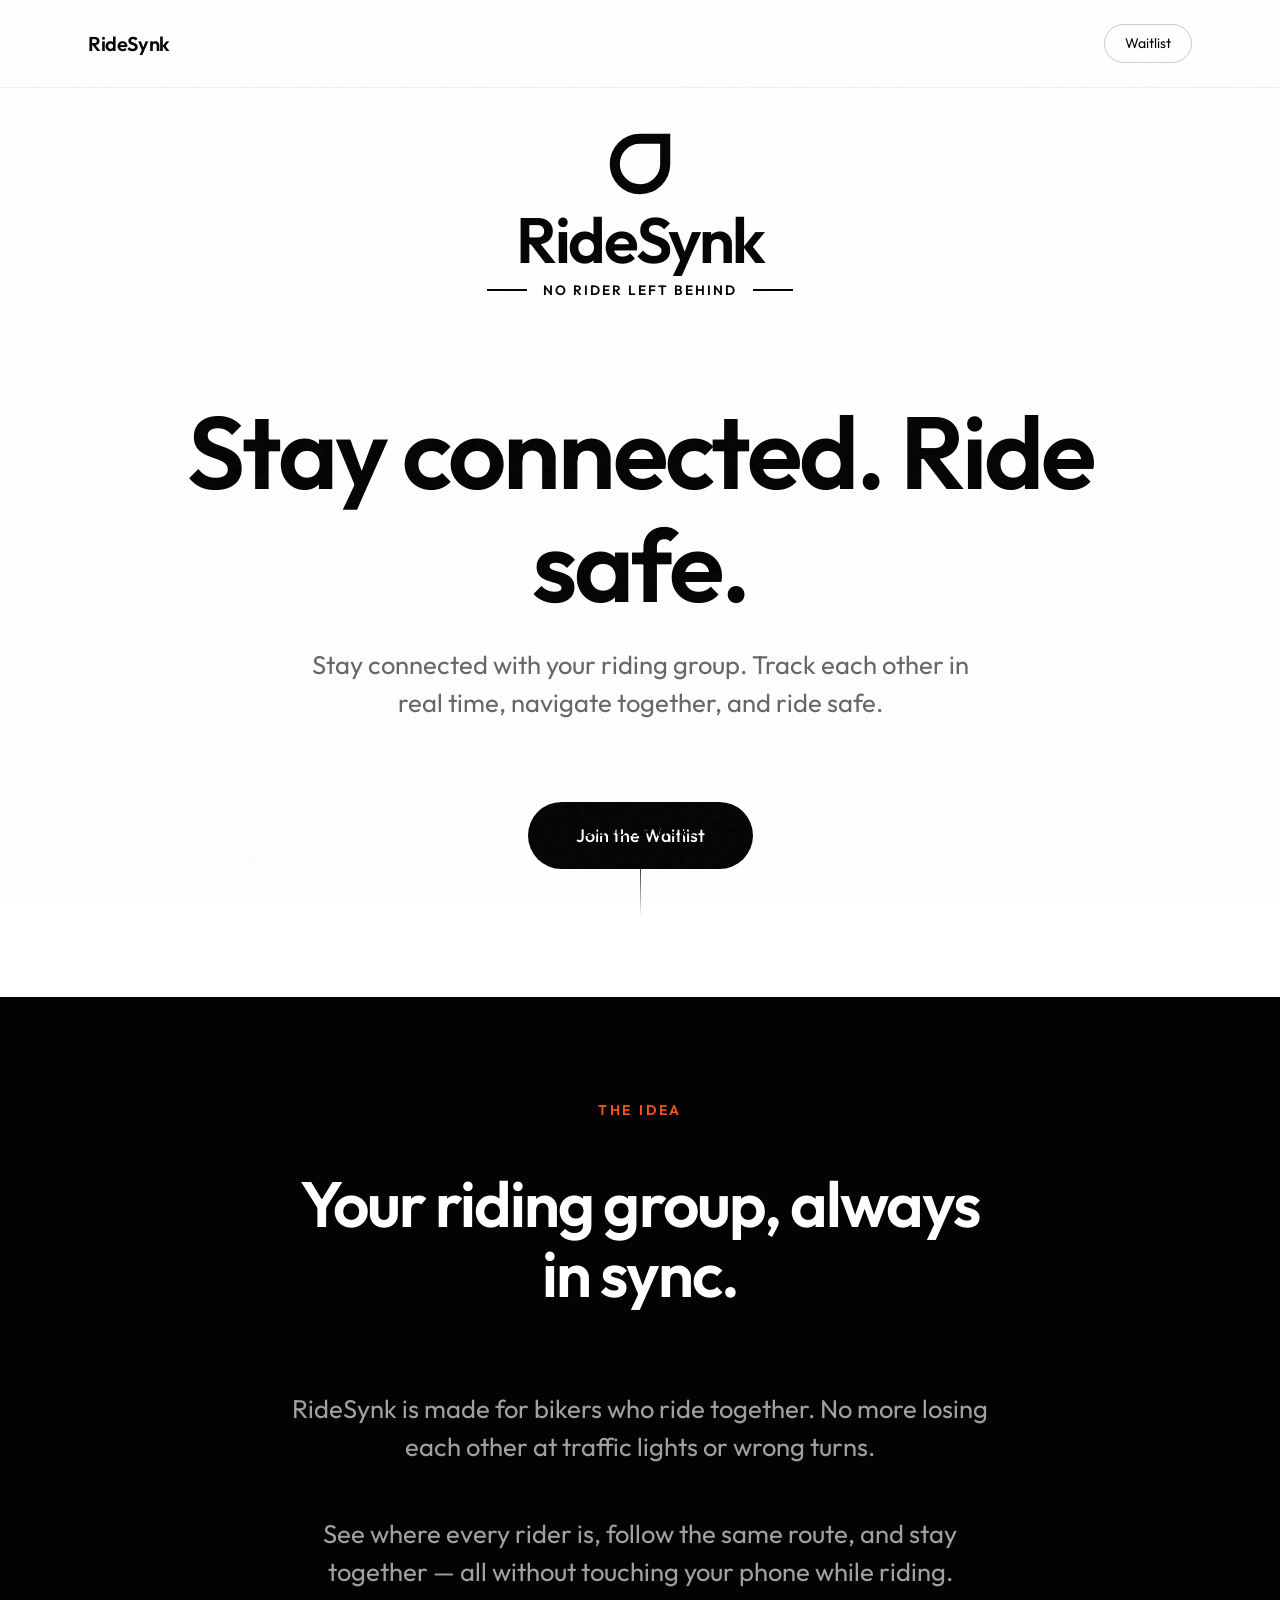
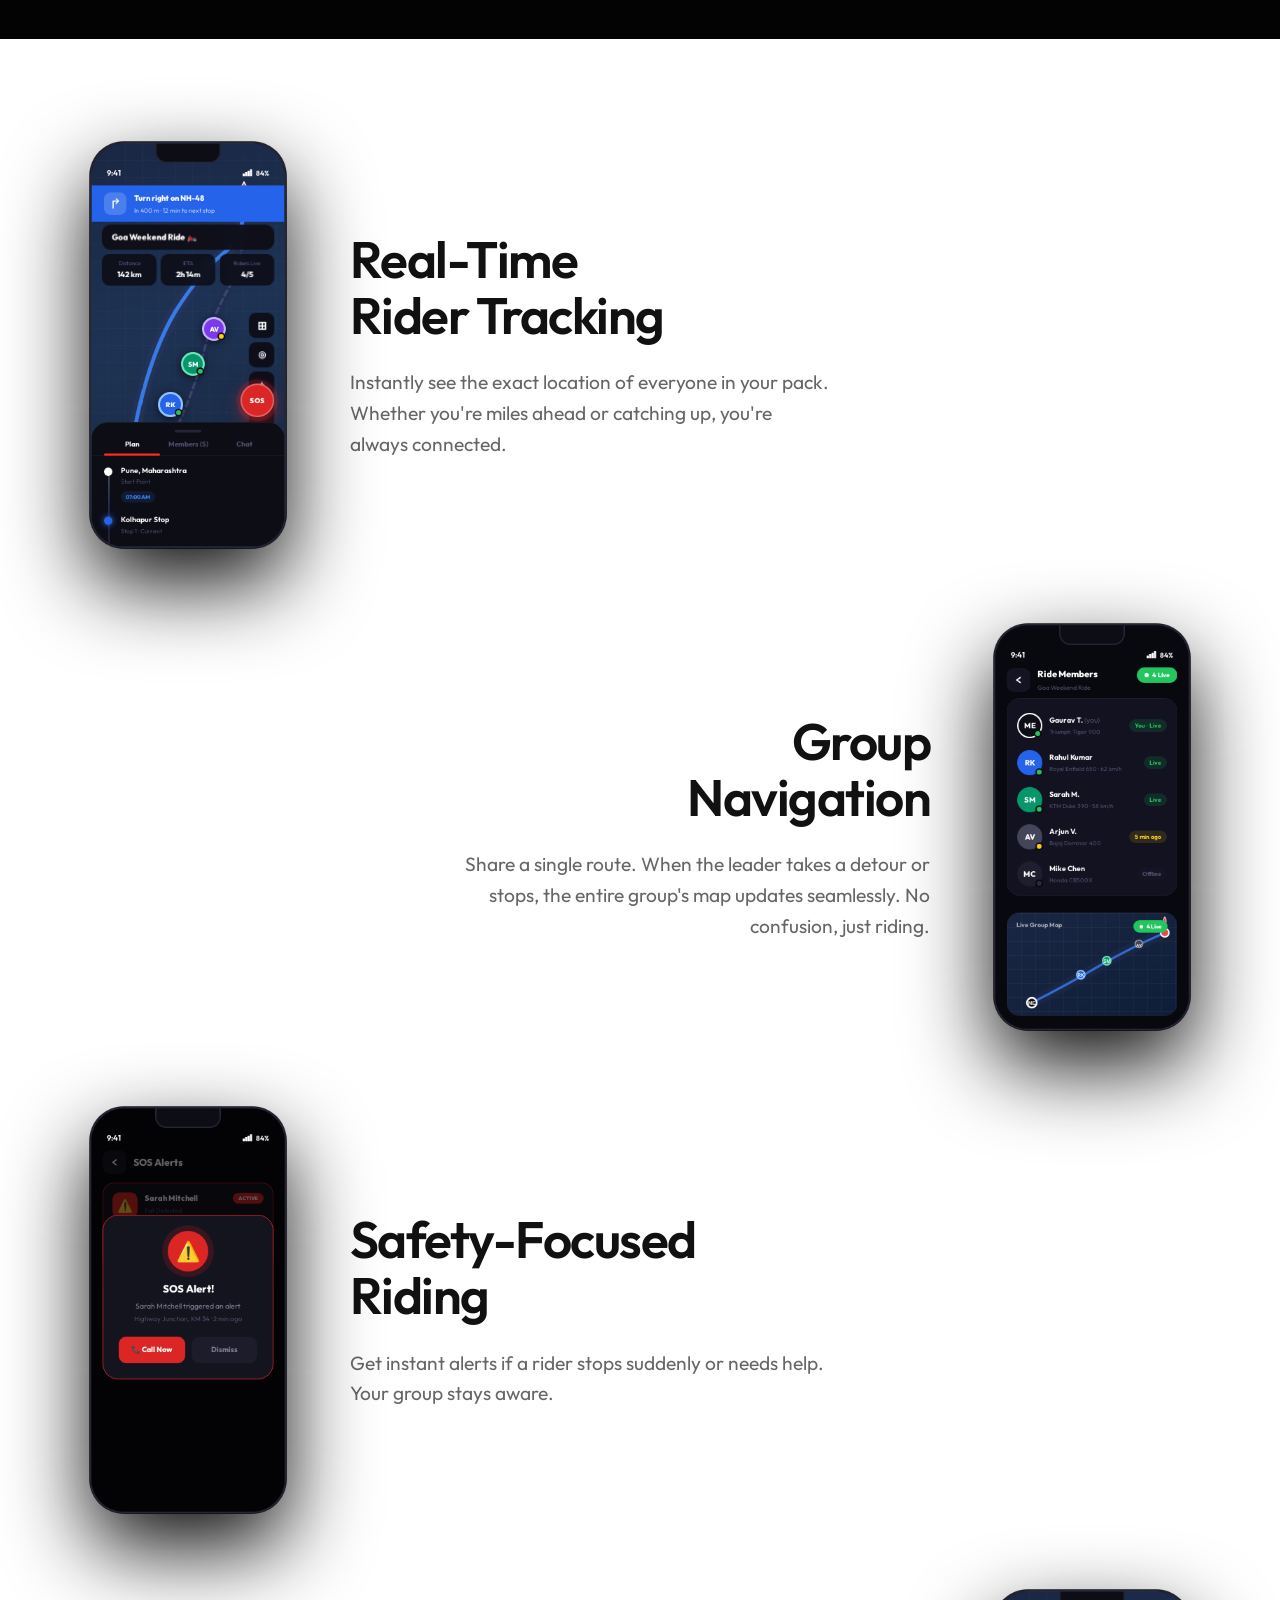
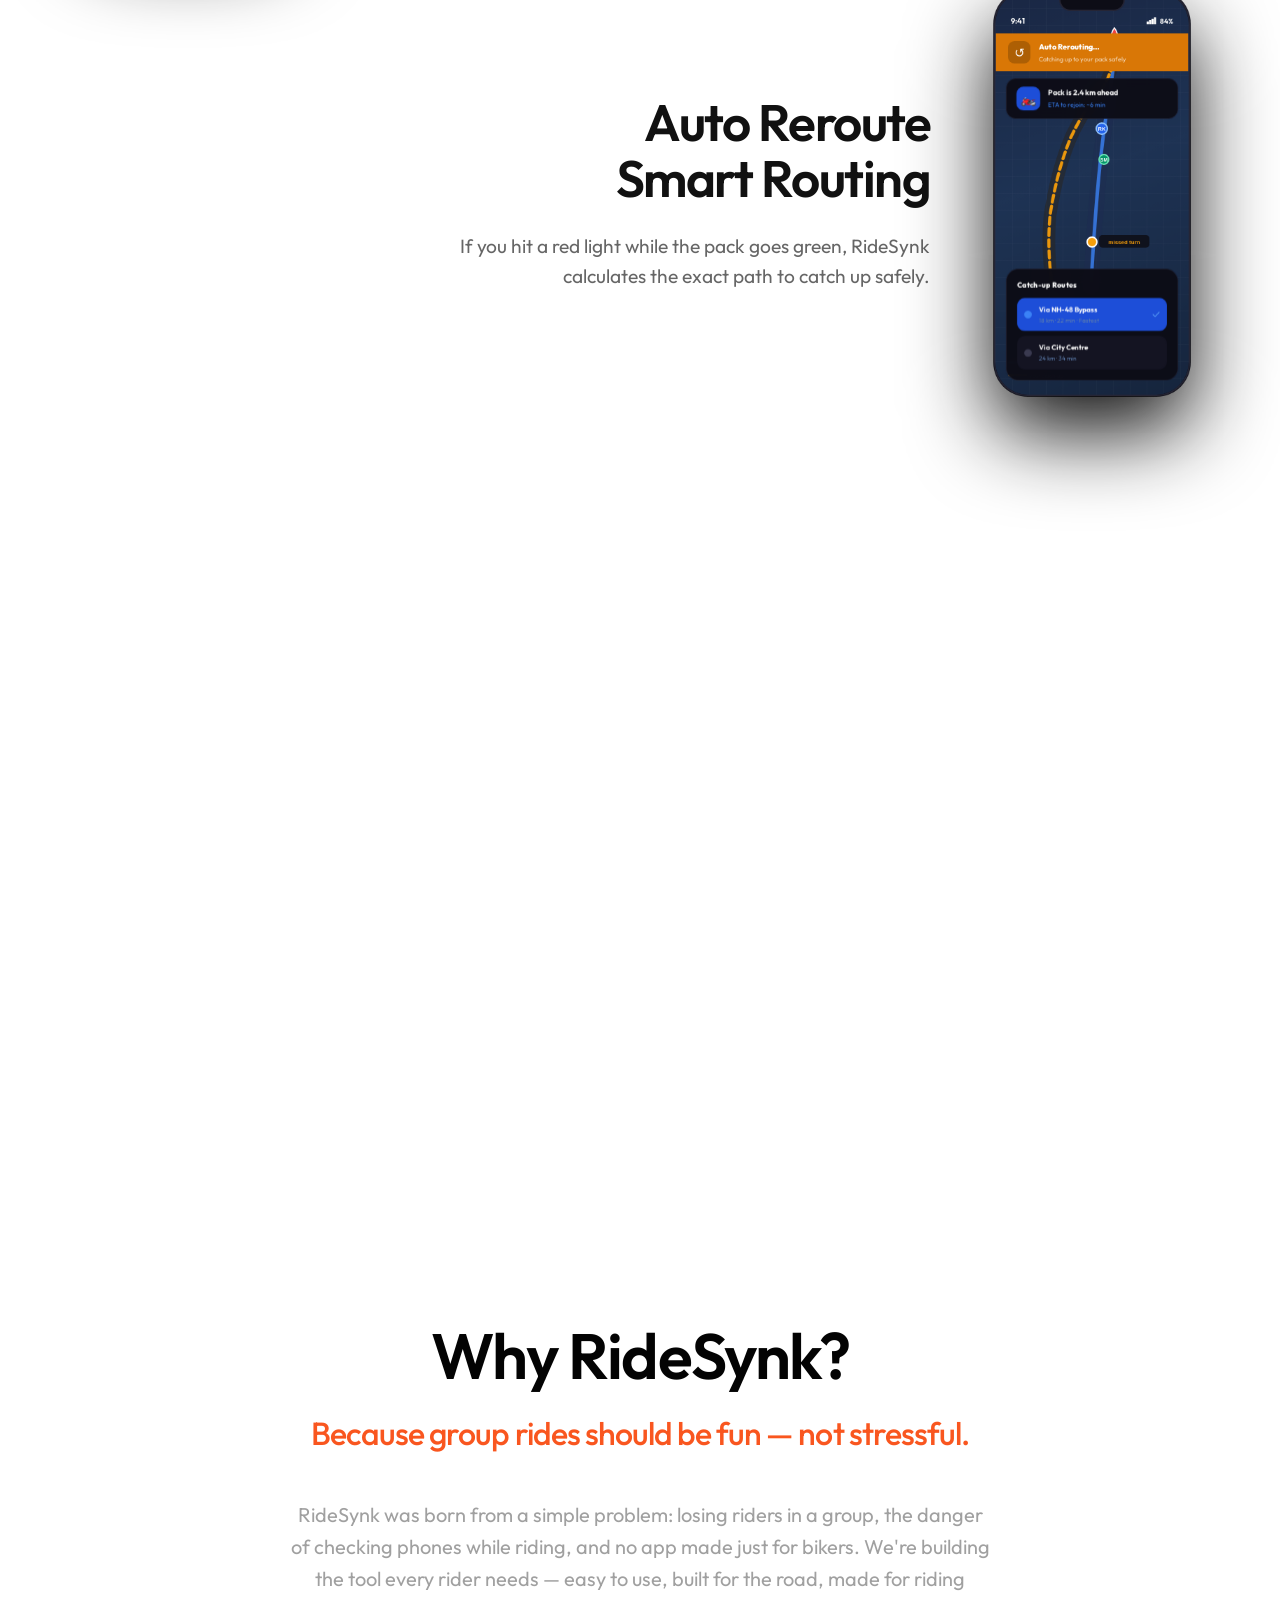
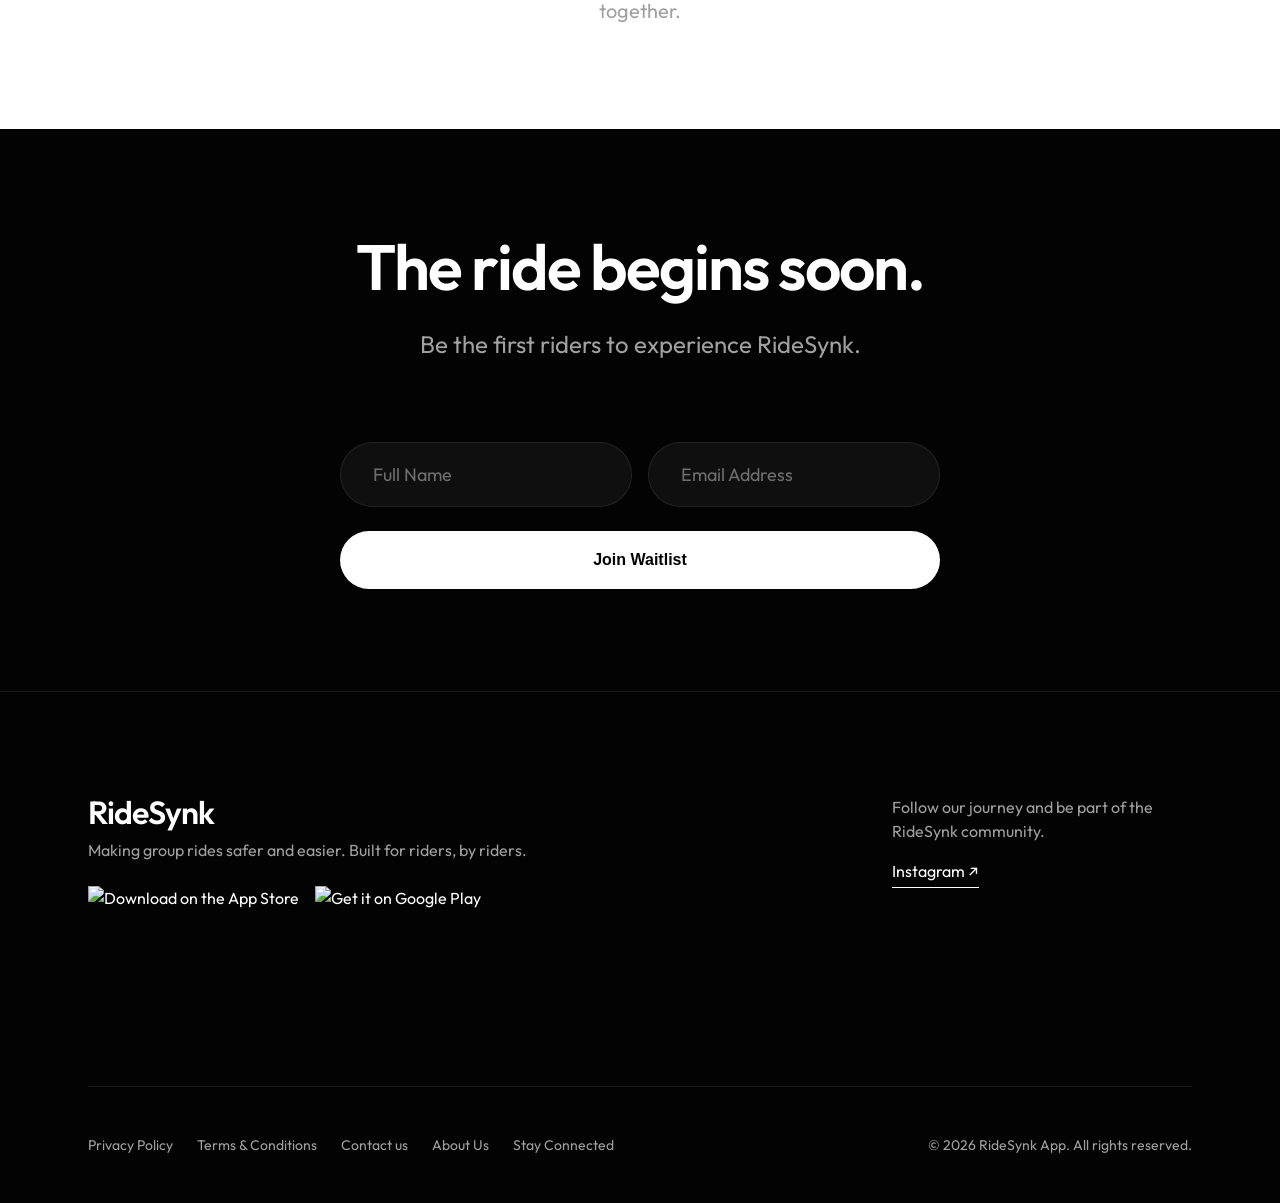
==== commit 576299bd: "Deploy changes" ====
--- a/index.html
+++ b/index.html
@@ -335,6 +335,16 @@
                 <div class="footer-brand">
                     <h3 class="footer-logo">RideSynk</h3>
                     <p class="footer-tagline">Making group rides safer and easier. Built for riders, by riders.</p>
+                    <div class="footer-apps">
+                        <a href="#" class="store-badge" target="_blank" rel="noopener noreferrer">
+                            <img src="https://tools.applemediaservices.com/api/badges/download-on-the-app-store/black/en-us?size=250x83"
+                                alt="Download on the App Store">
+                        </a>
+                        <a href="#" class="store-badge" target="_blank" rel="noopener noreferrer">
+                            <img src="https://upload.wikimedia.org/wikipedia/commons/7/78/Google_Play_Store_badge_EN.svg"
+                                alt="Get it on Google Play">
+                        </a>
+                    </div>
                 </div>
                 <div class="footer-social">
                     <p>Follow our journey and be part of the RideSynk community.</p>
--- a/style.css
+++ b/style.css
@@ -678,6 +678,29 @@
     color: var(--text-primary);
     border-bottom: 1px solid var(--text-primary);
     padding-bottom: 0.25rem;
+}
+
+.footer-apps {
+    display: flex;
+    gap: 1rem;
+    margin-top: 1.5rem;
+}
+
+.store-badge {
+    display: inline-block;
+    height: 40px;
+    transition: transform 0.3s ease, opacity 0.3s ease;
+}
+
+.store-badge img {
+    height: 100%;
+    width: auto;
+    display: block;
+}
+
+.store-badge:hover {
+    transform: translateY(-3px);
+    opacity: 0.9;
 }
 
 .footer-bottom {
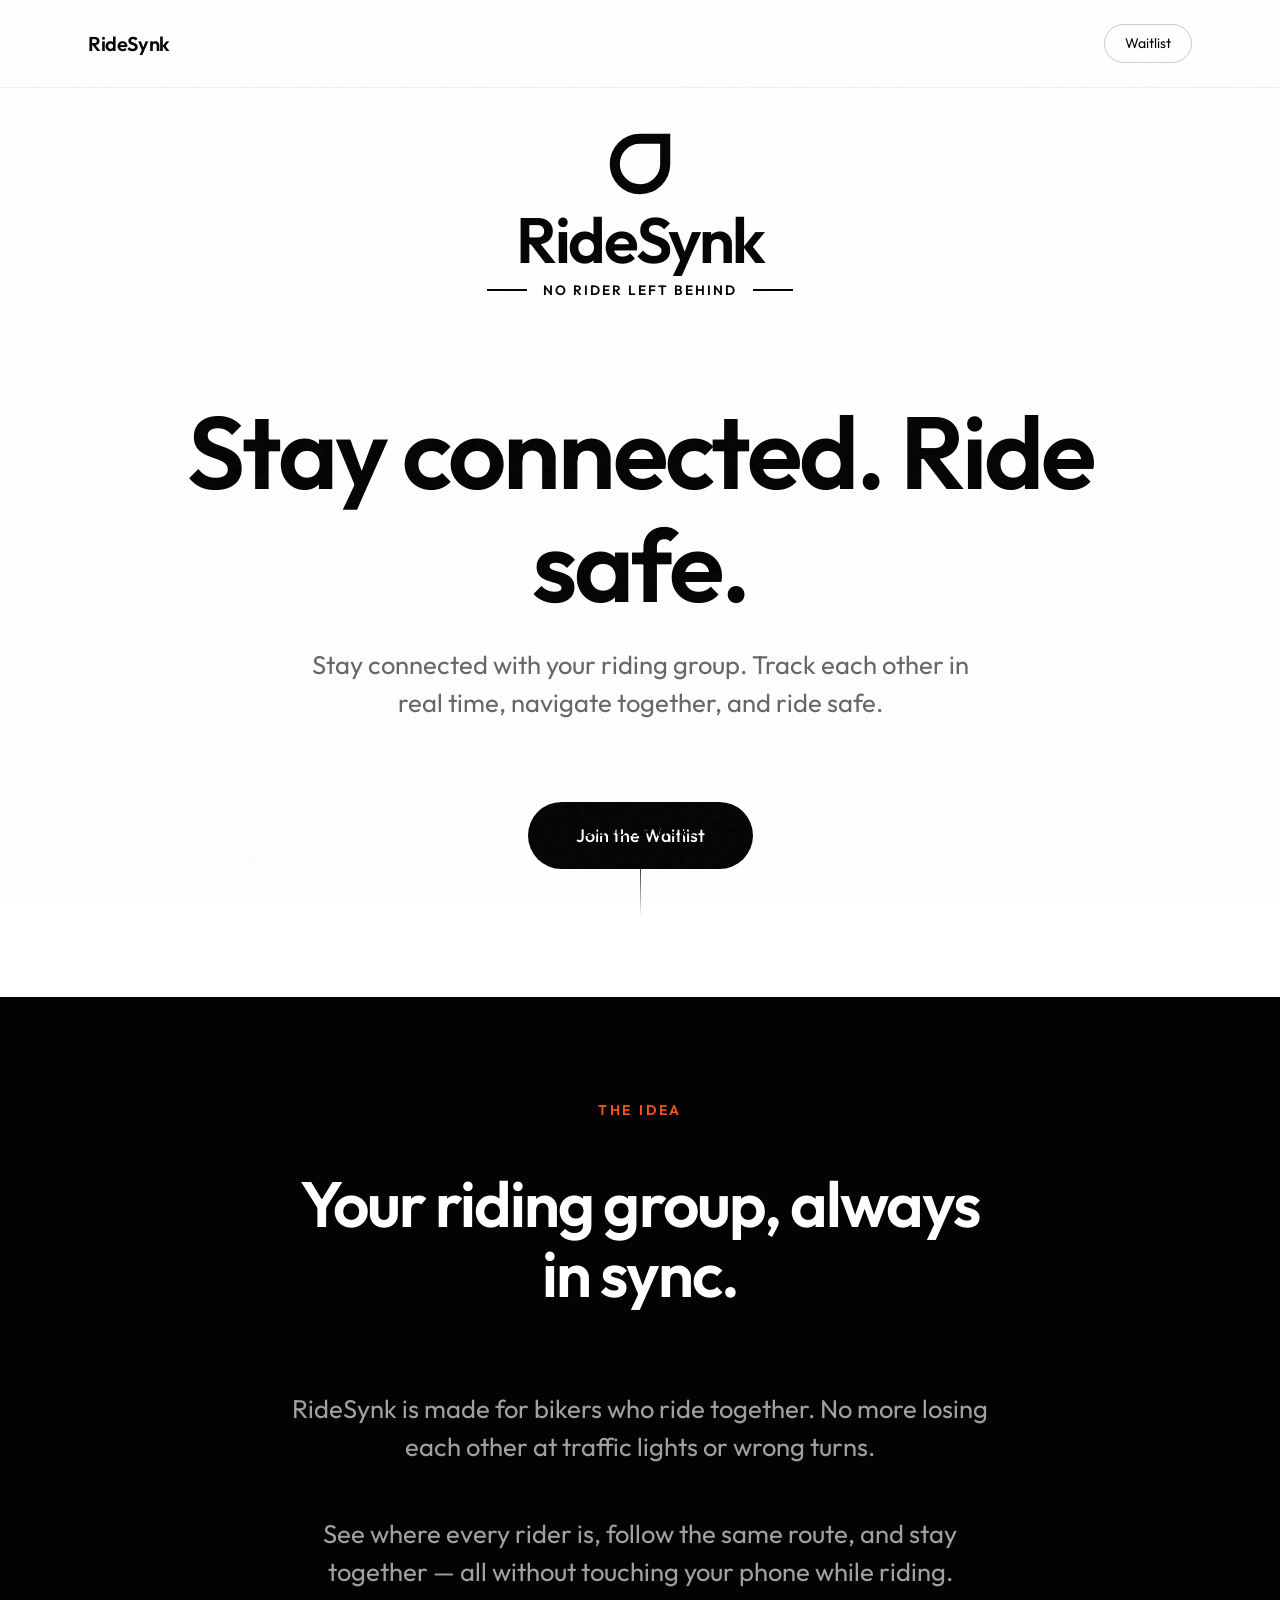
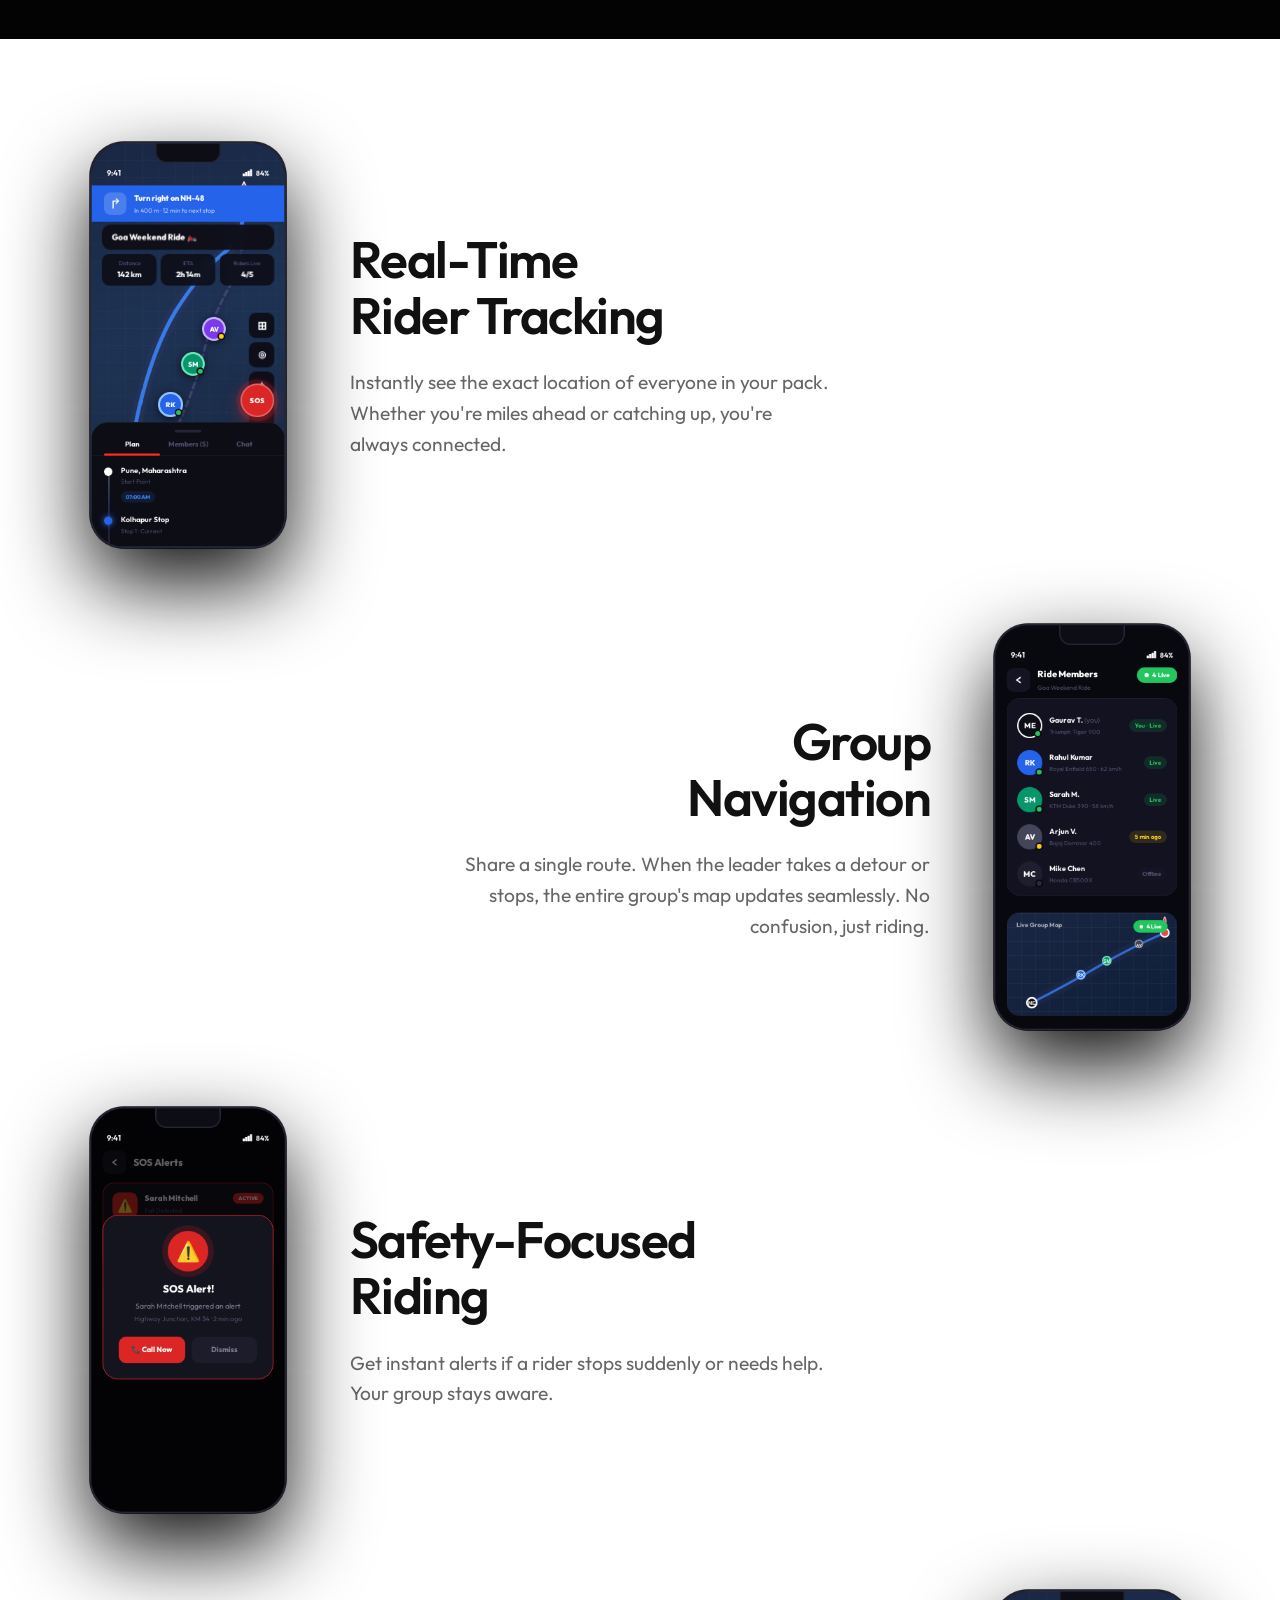
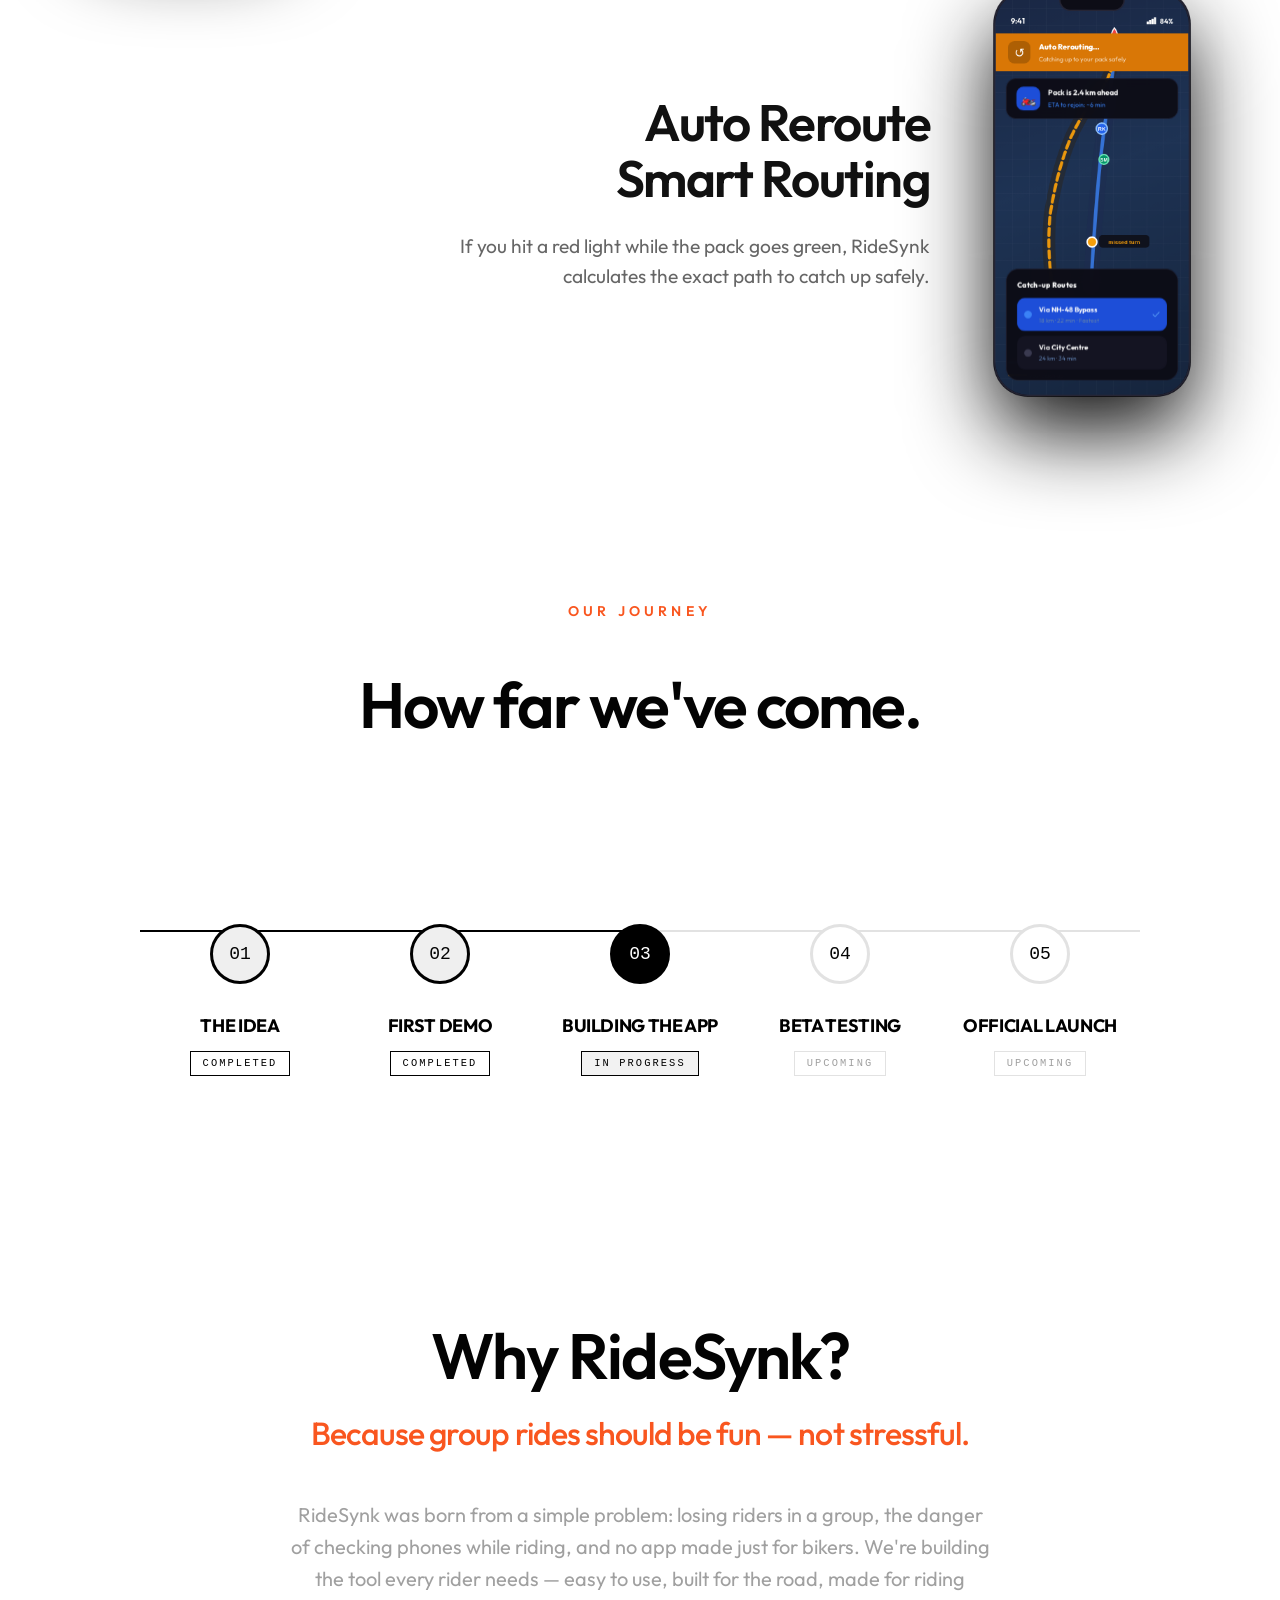
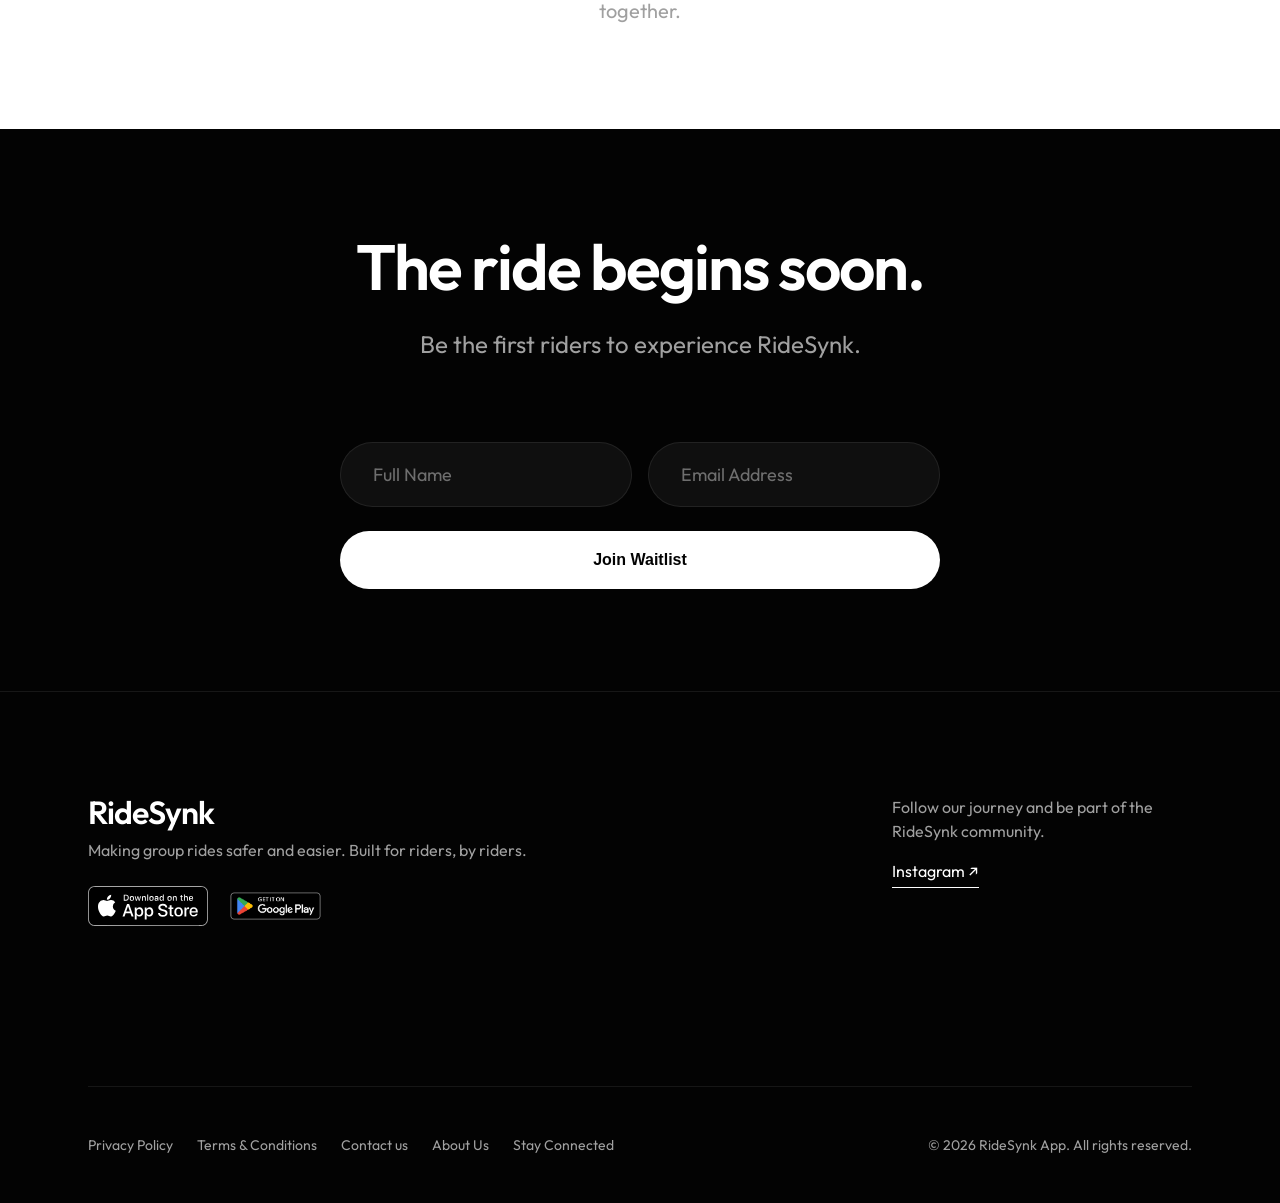
==== commit 93b84366: "Fix app store badge images and links" ====
--- a/index.html
+++ b/index.html
@@ -336,12 +336,12 @@
                     <h3 class="footer-logo">RideSynk</h3>
                     <p class="footer-tagline">Making group rides safer and easier. Built for riders, by riders.</p>
                     <div class="footer-apps">
-                        <a href="#" class="store-badge" target="_blank" rel="noopener noreferrer">
-                            <img src="https://tools.applemediaservices.com/api/badges/download-on-the-app-store/black/en-us?size=250x83"
+                        <a href="https://apps.apple.com/" class="store-badge" target="_blank" rel="noopener noreferrer">
+                            <img src="app-store-badge.svg"
                                 alt="Download on the App Store">
                         </a>
-                        <a href="#" class="store-badge" target="_blank" rel="noopener noreferrer">
-                            <img src="https://upload.wikimedia.org/wikipedia/commons/7/78/Google_Play_Store_badge_EN.svg"
+                        <a href="https://play.google.com/store/apps/" class="store-badge" target="_blank" rel="noopener noreferrer">
+                            <img src="google-play-badge.png"
                                 alt="Get it on Google Play">
                         </a>
                     </div>
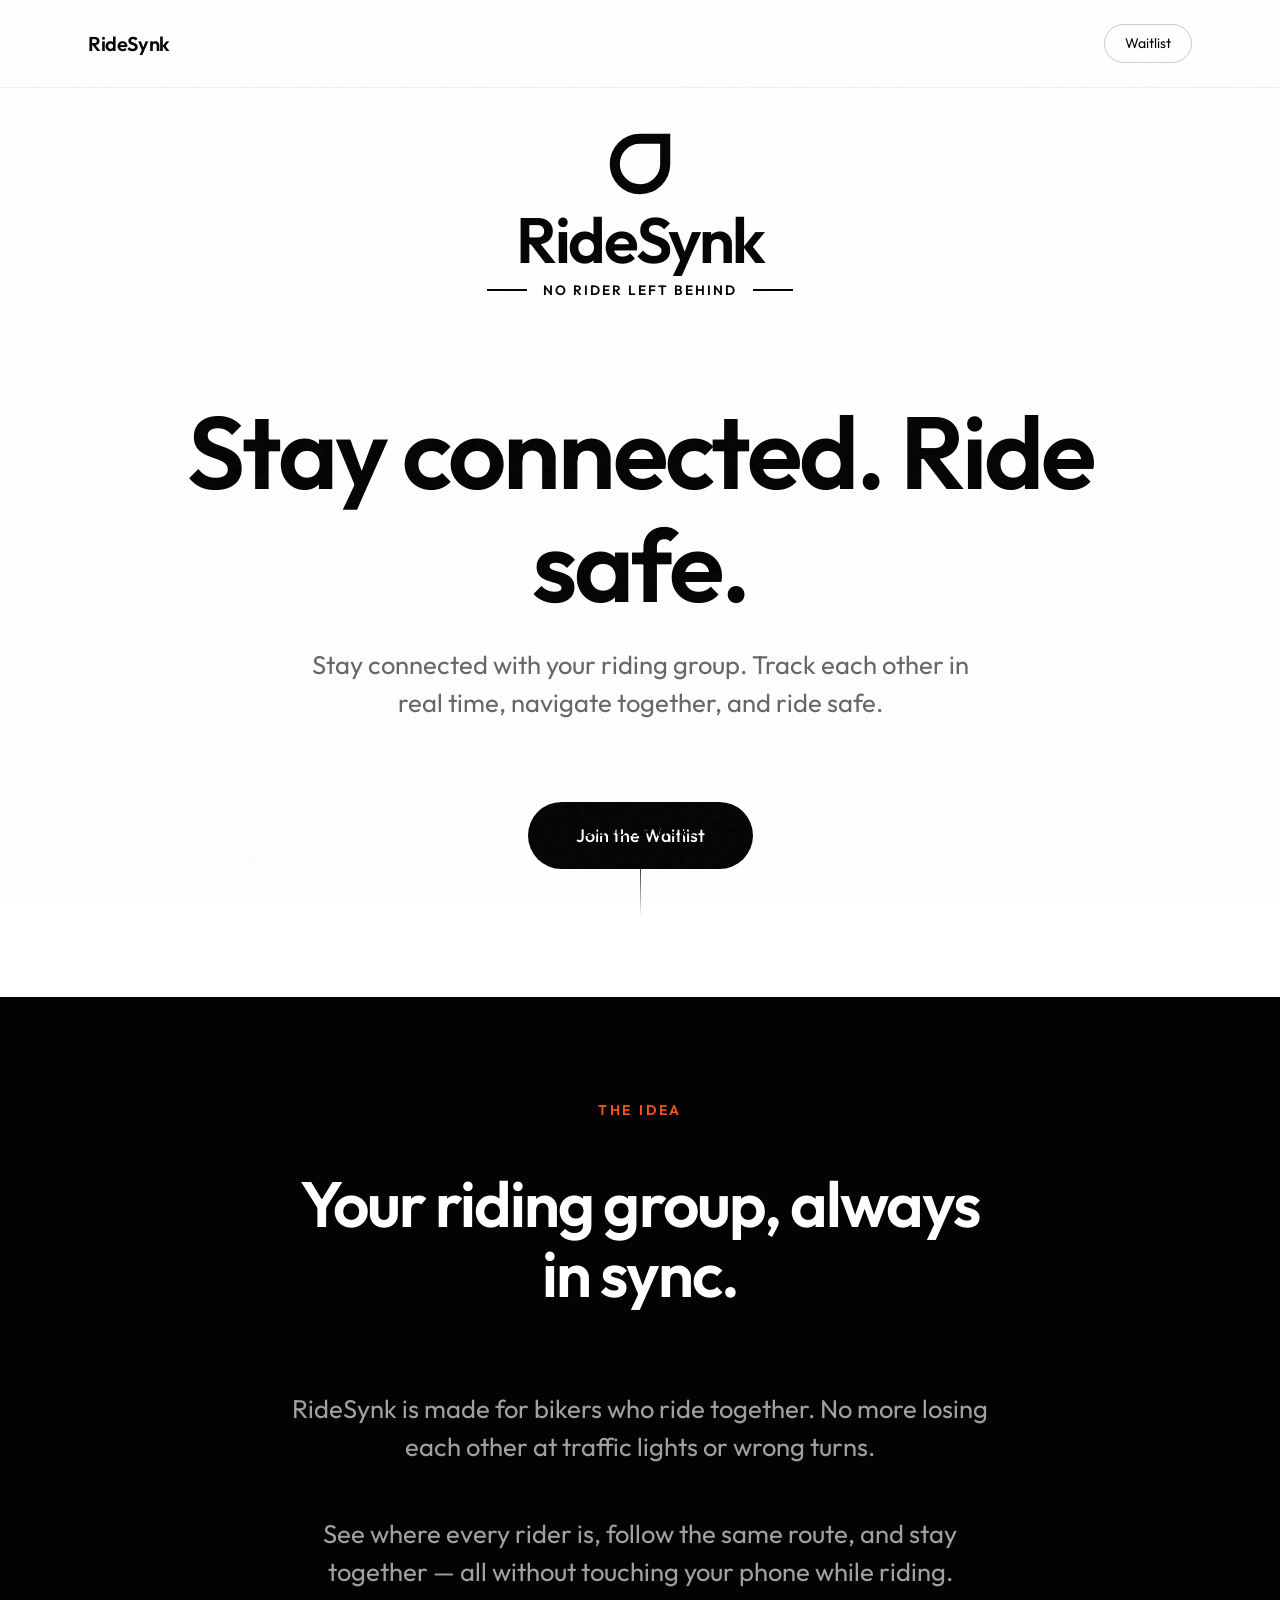
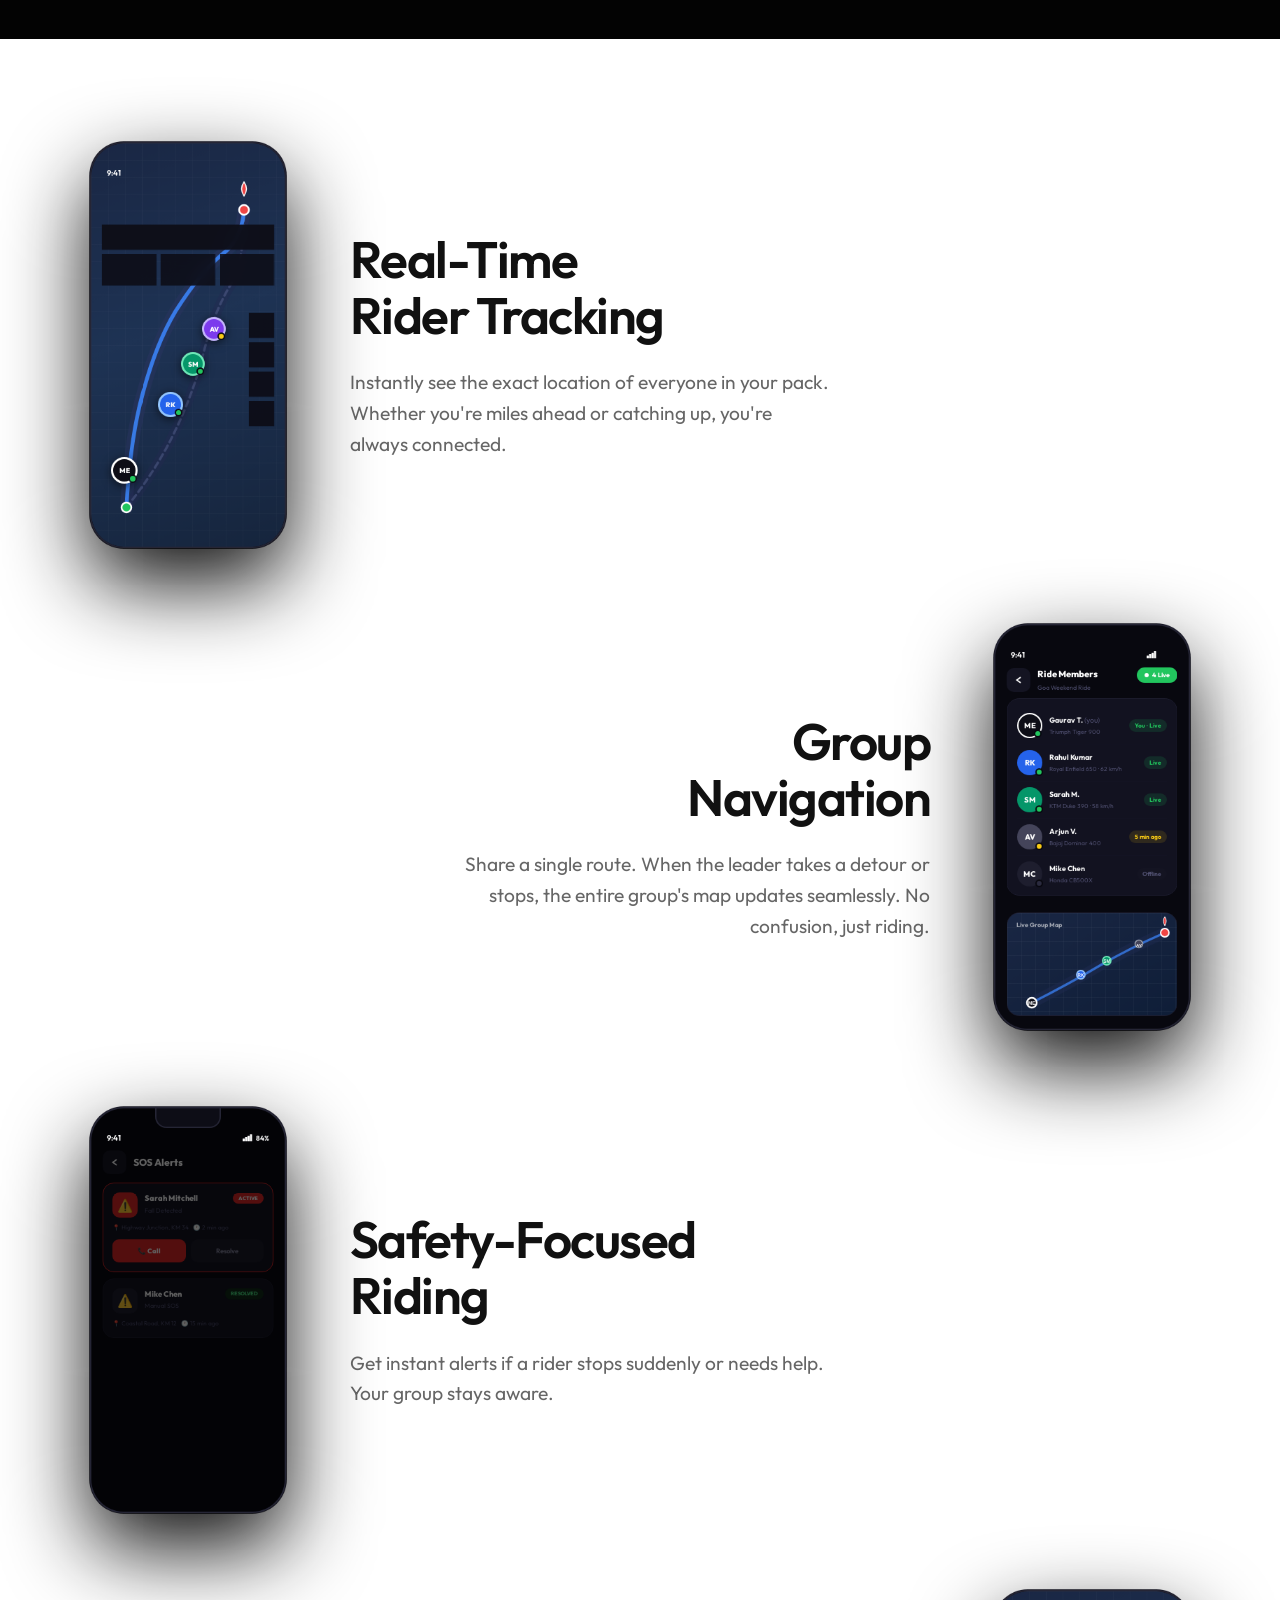
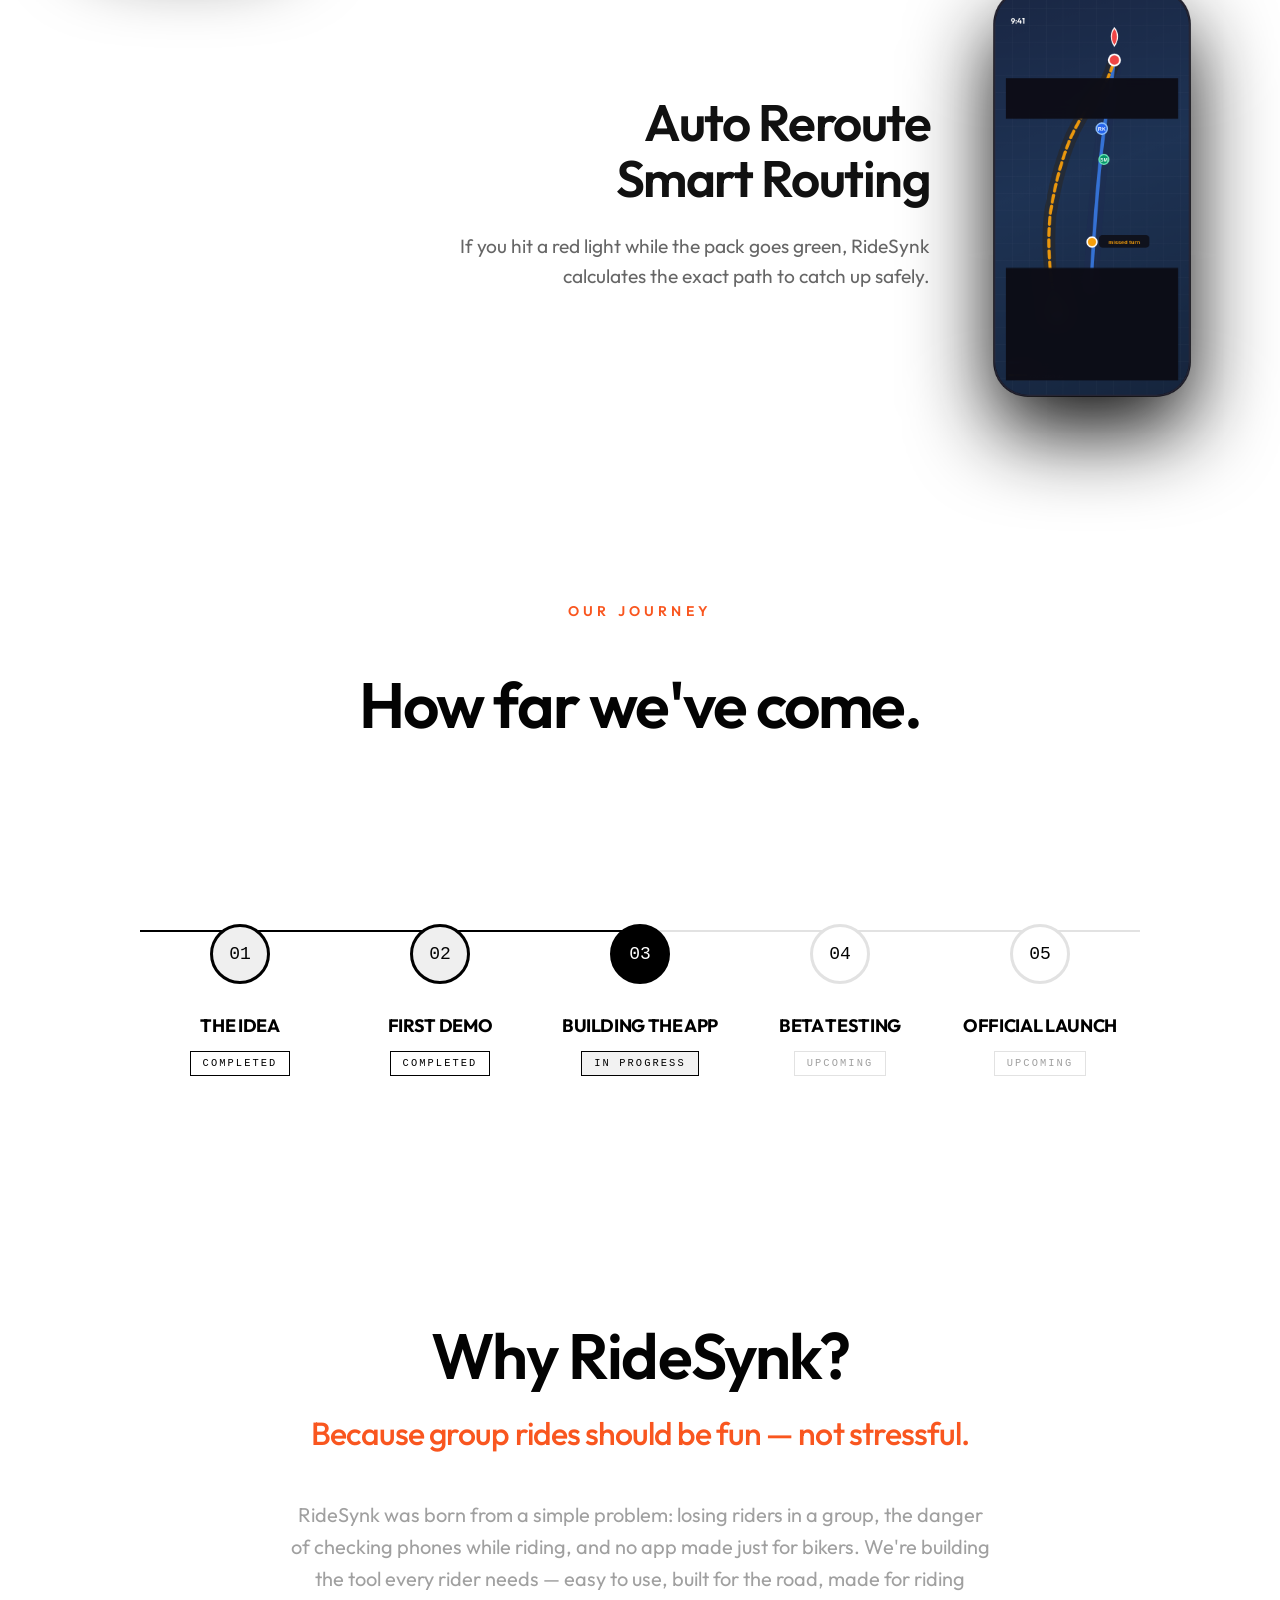
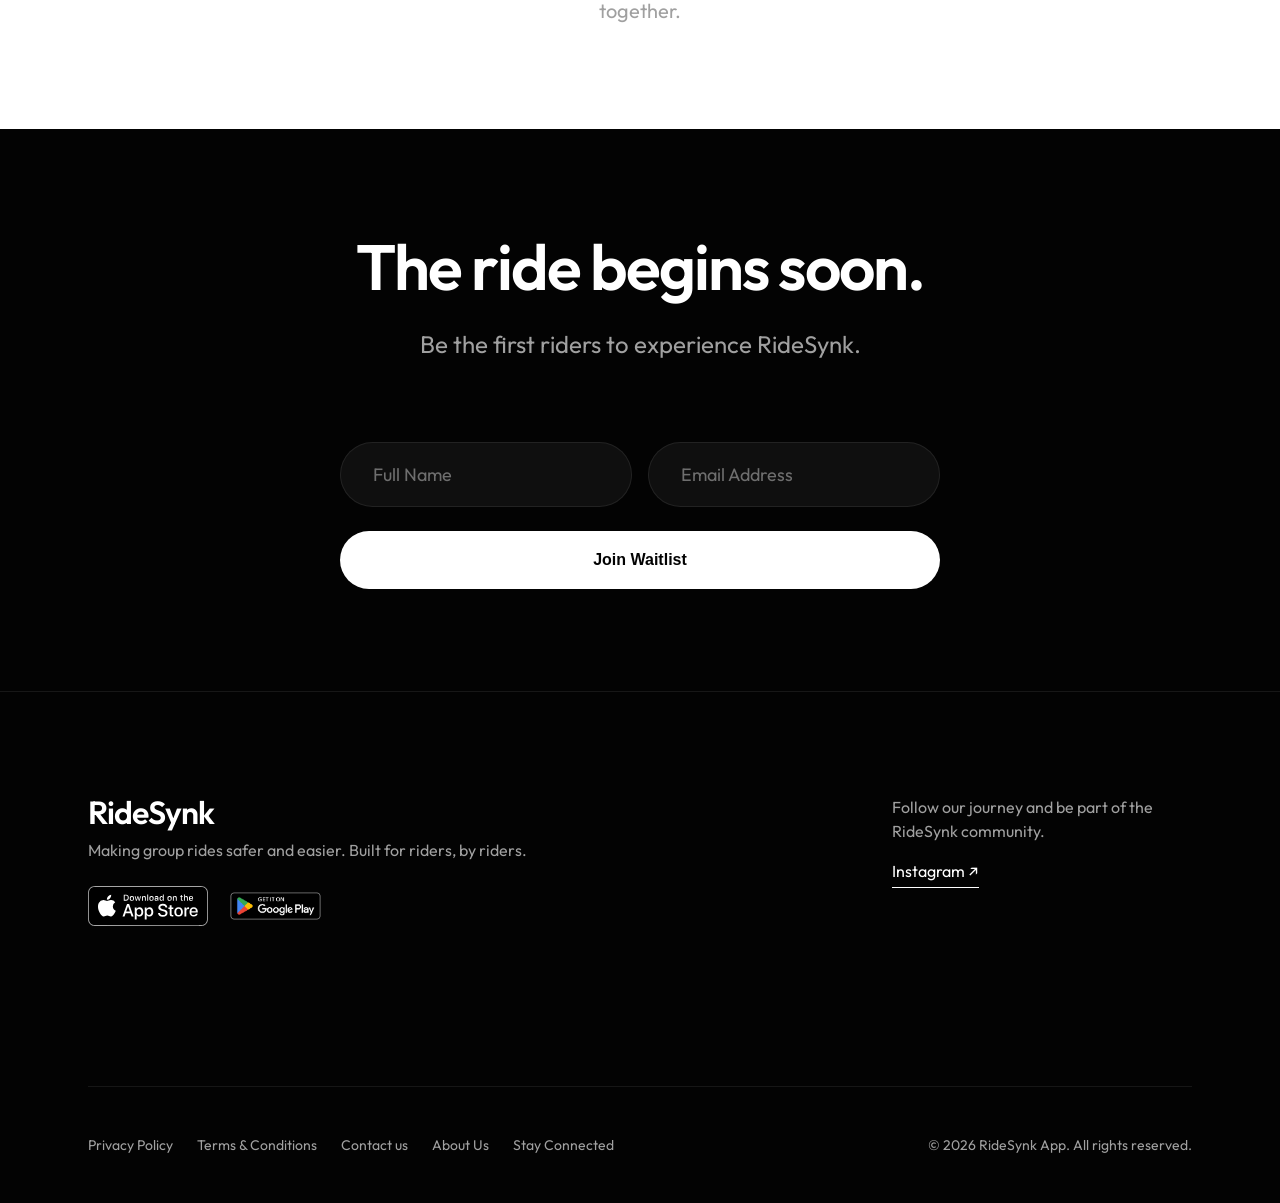
==== commit eb287a2e: "Update Instagram link" ====
--- a/index.html
+++ b/index.html
@@ -348,7 +348,7 @@
                 </div>
                 <div class="footer-social">
                     <p>Follow our journey and be part of the RideSynk community.</p>
-                    <a href="https://www.instagram.com/ridesynk01?igsh=cjl5bDBocGc4N2w5" class="social-link"
+                    <a href="https://www.instagram.com/ride_synk?igsh=MXZpbGNnMTJra3BkNA==" class="social-link"
                         target="_blank" rel="noopener noreferrer">Instagram ↗</a>
                 </div>
             </div>
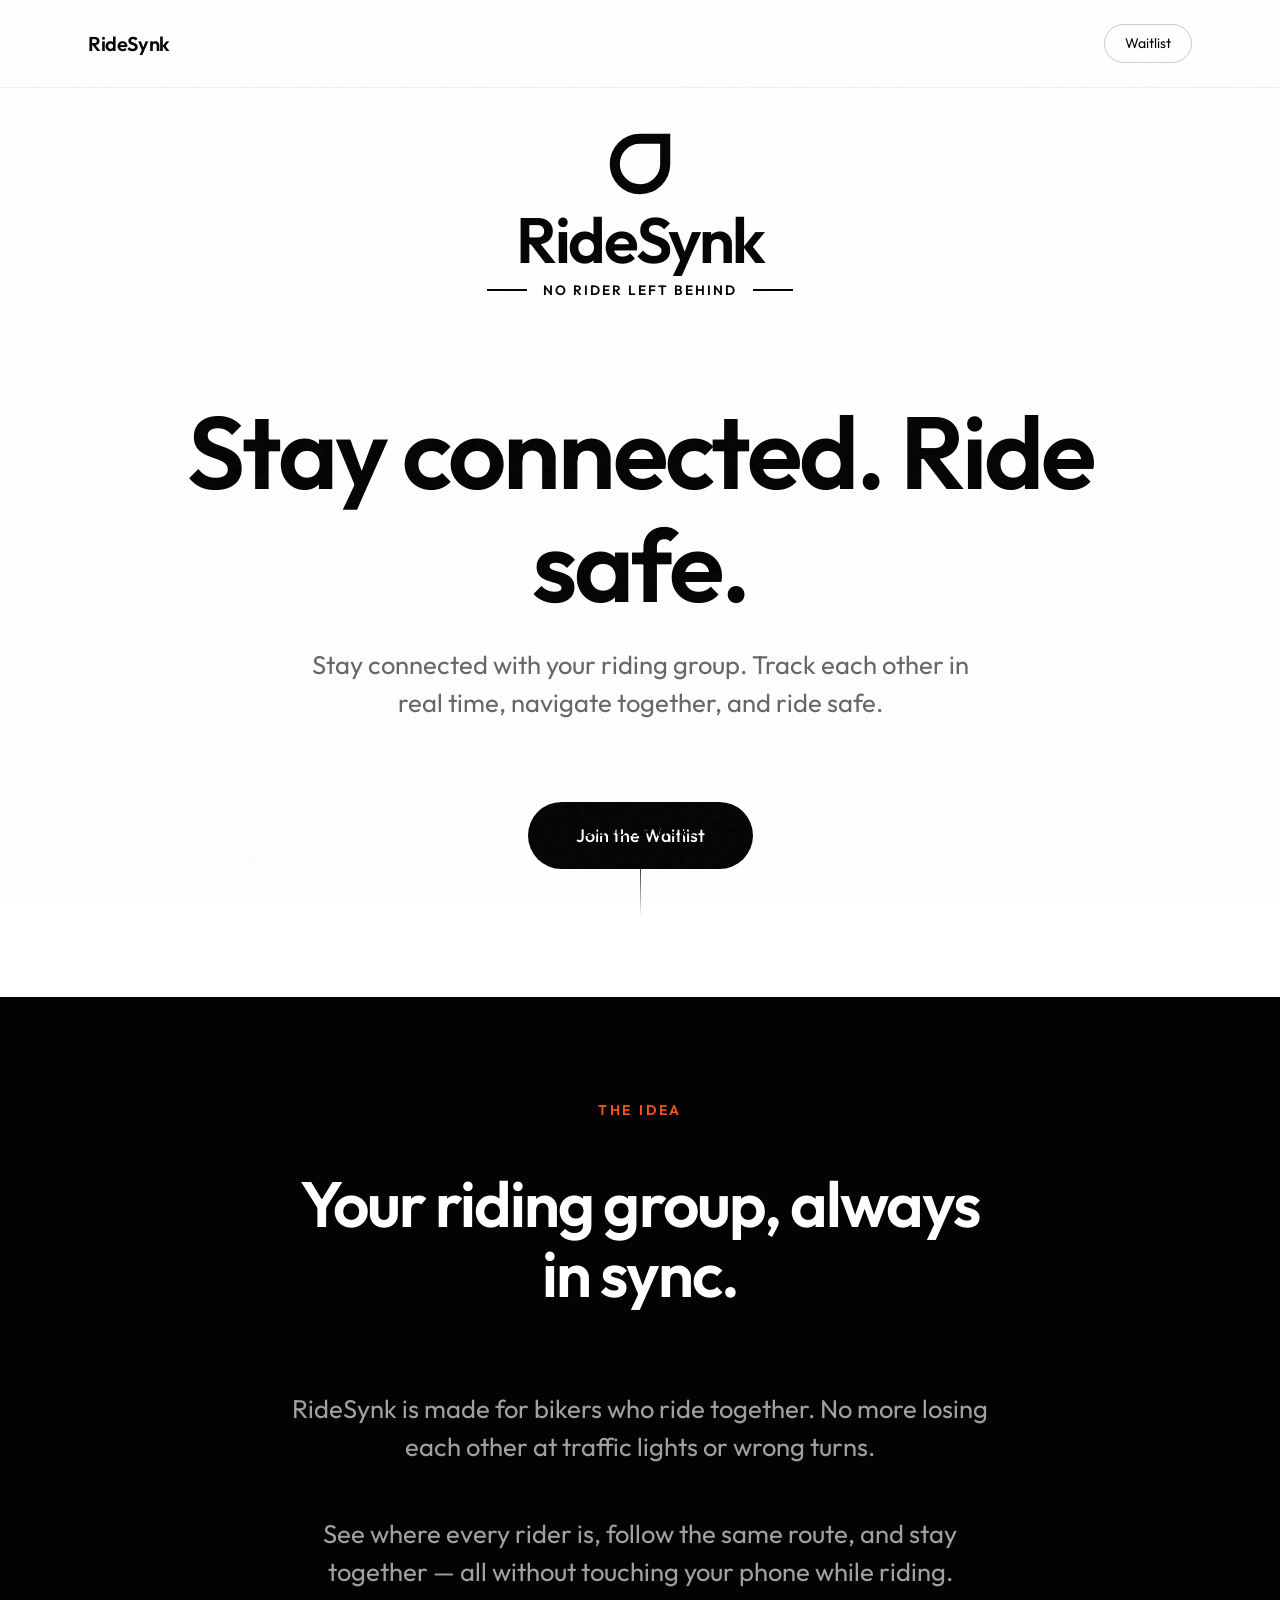
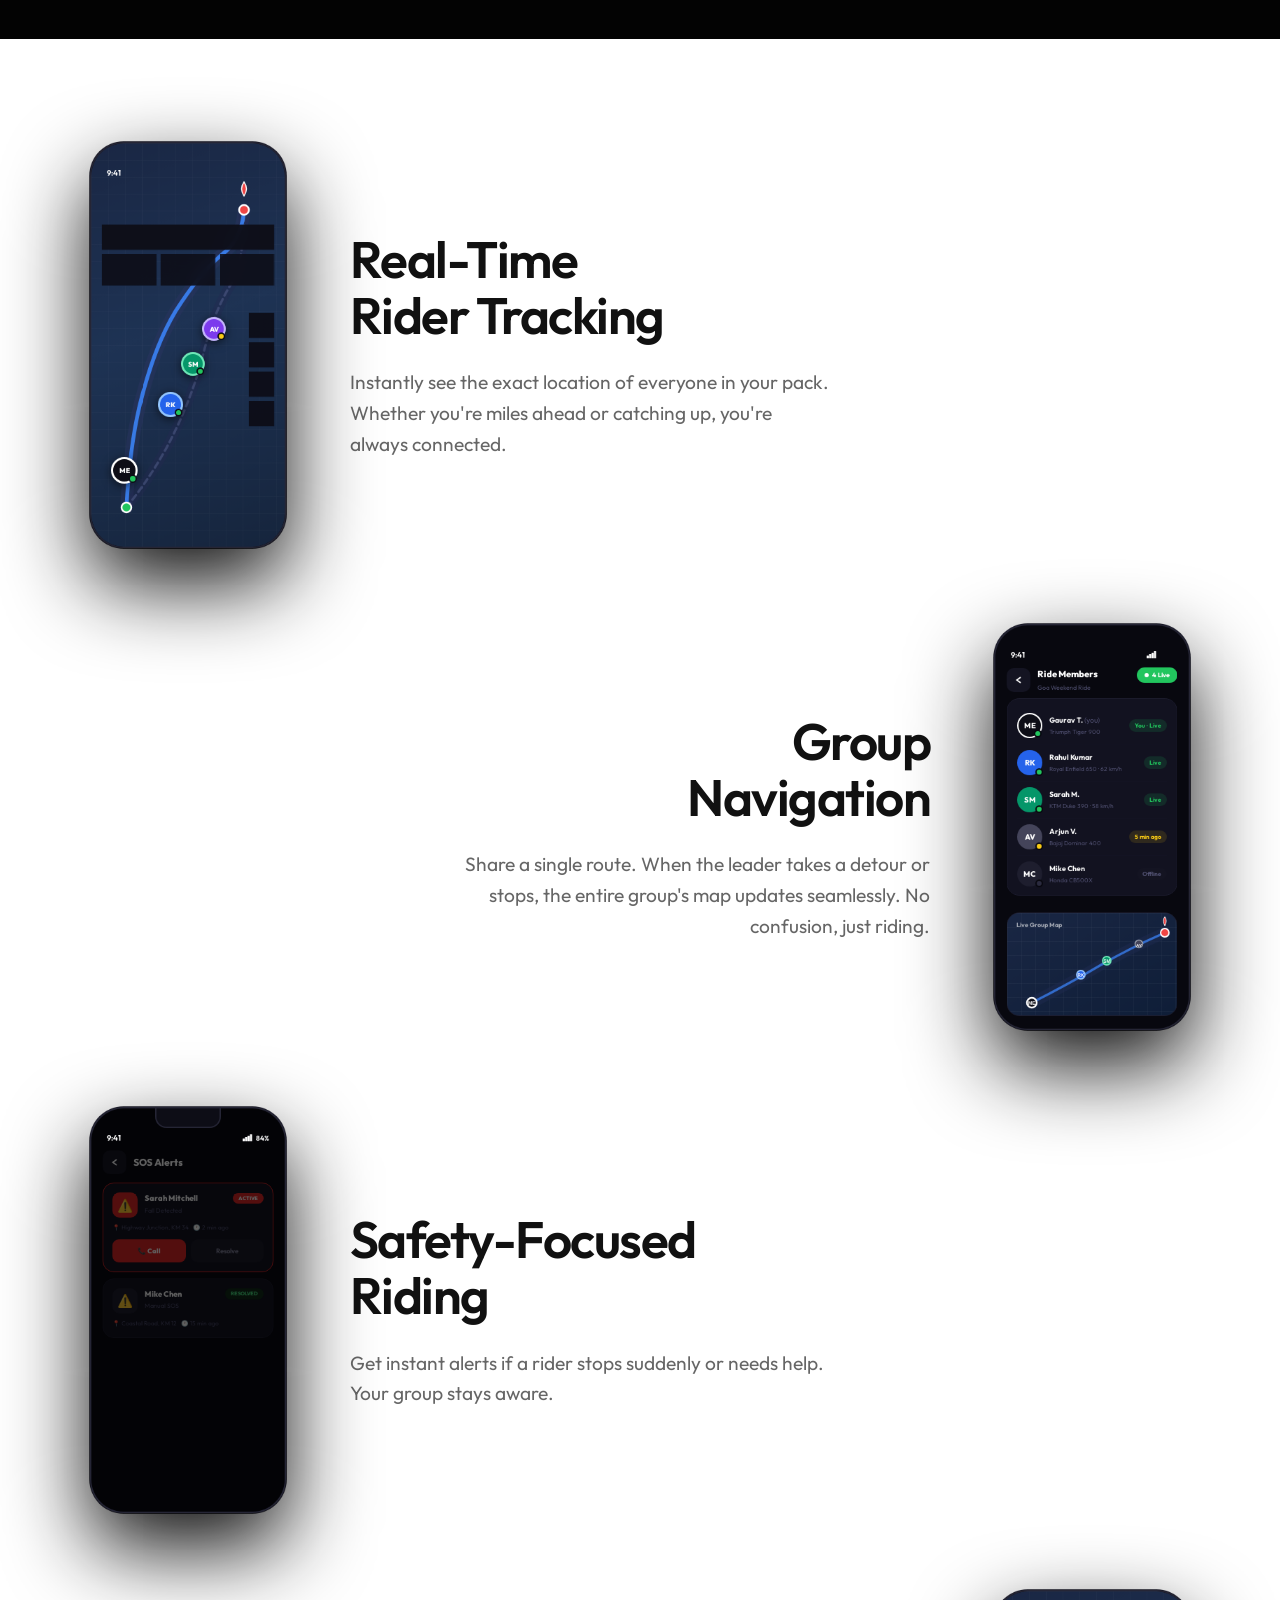
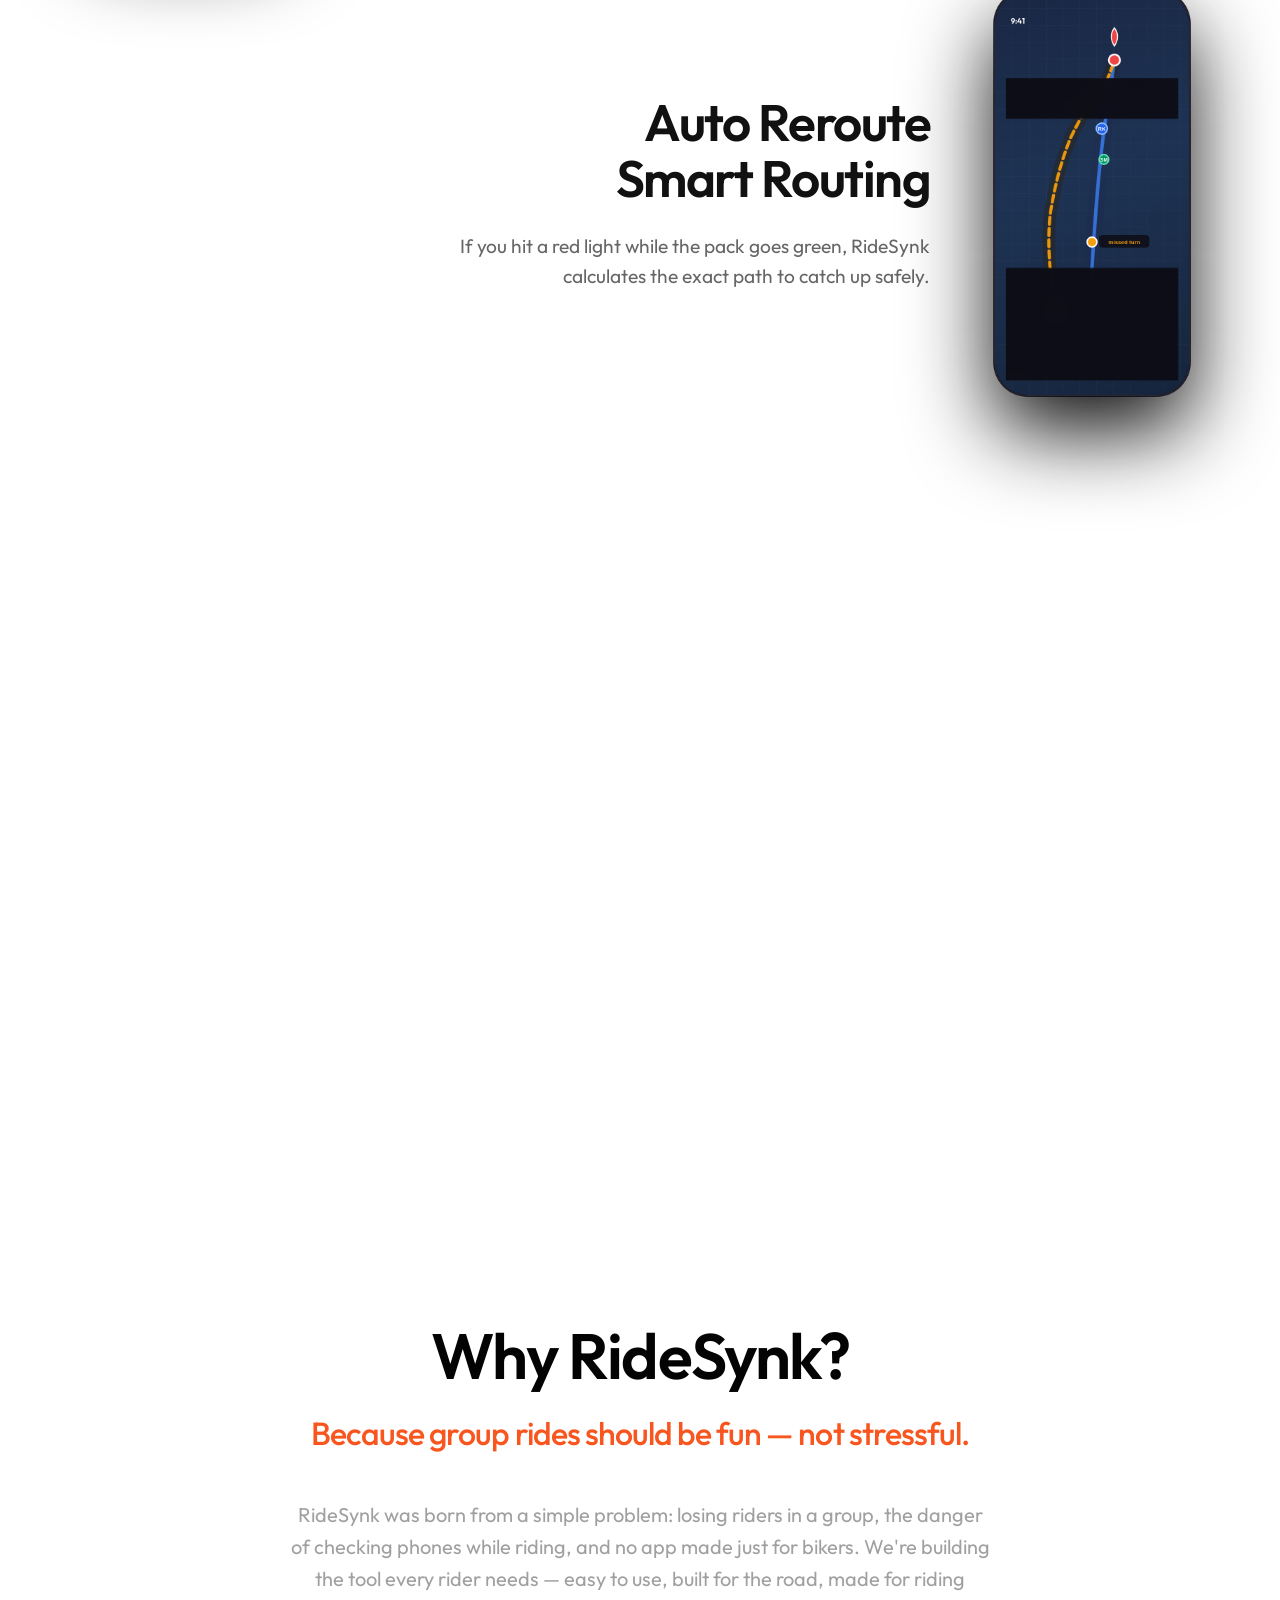
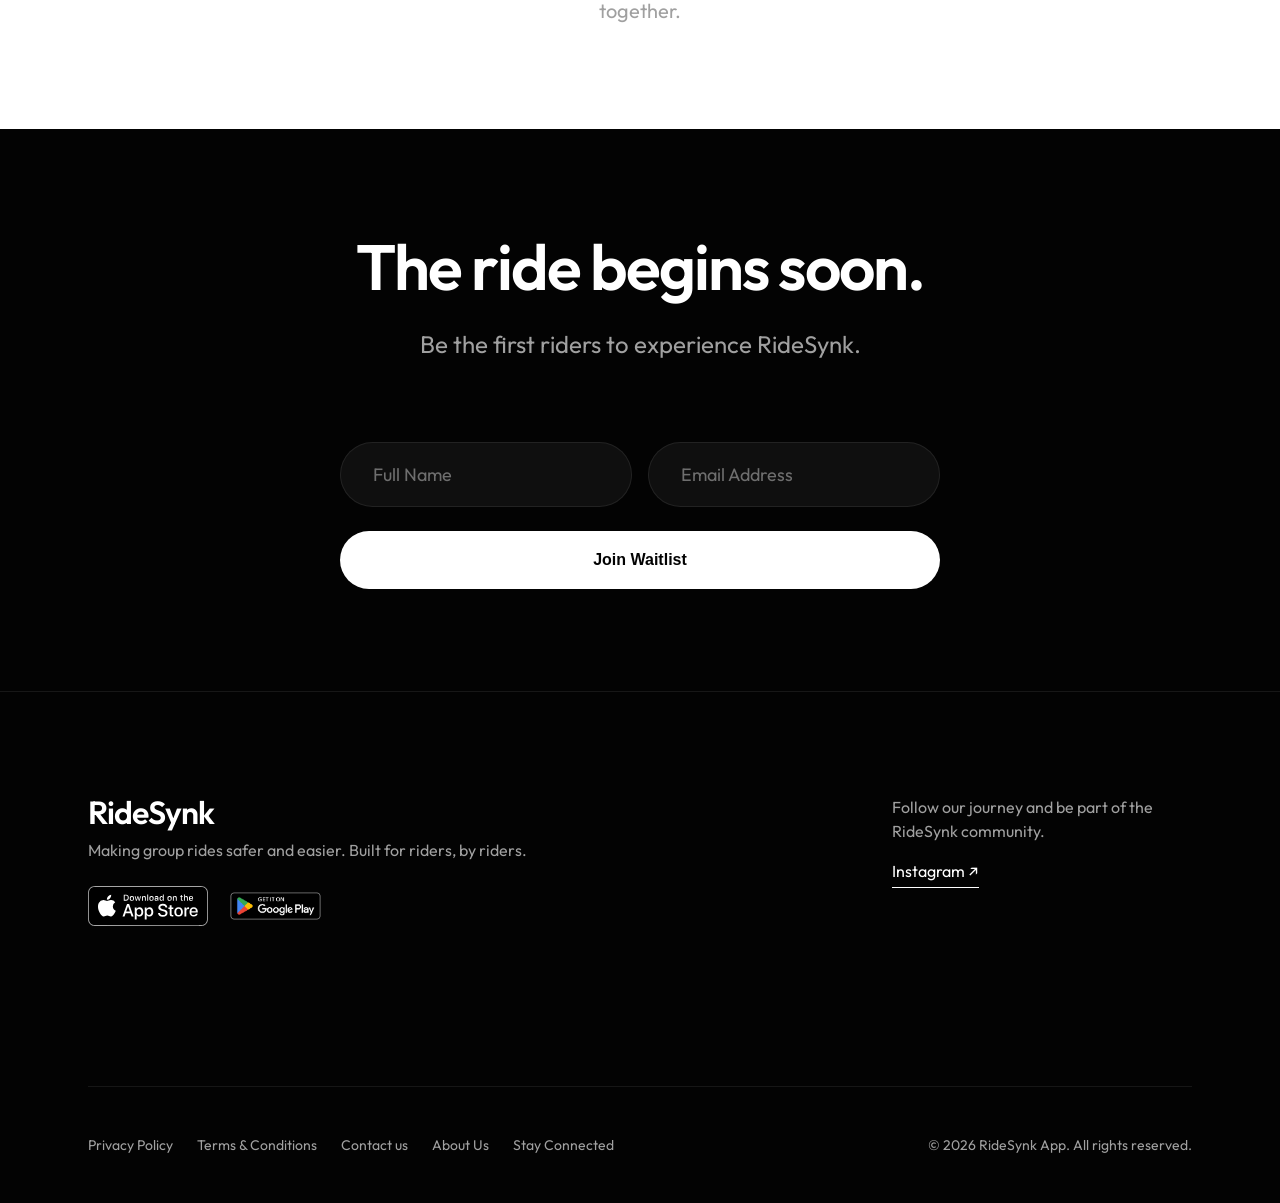
==== commit 804f697e: "Update Journey timeline to show Beta Testing completed as the active node" ====
--- a/index.html
+++ b/index.html
@@ -266,22 +266,27 @@
                             </div>
                         </div>
 
+                        <div class="timeline-item completed interactive">
+                            <div class="timeline-dot">03</div>
+                            <div class="timeline-content">
+                                <h3>BUILDING THE APP</h3>
+                                <div class="status-badge">COMPLETED</div>
+                                <div class="timeline-details">
+                                    <p>Added all features — navigation, groups, and safety tools.</p>
+                                </div>
+                            </div>
+                        </div>
+
+
+
                         <div class="timeline-item active interactive">
-                            <div class="timeline-dot">03</div>
-                            <div class="timeline-content">
-                                <h3>BUILDING THE APP</h3>
-                                <div class="status-badge status-in-progress">IN PROGRESS</div>
+                            <div class="timeline-dot">04</div>
+                            <div class="timeline-content">
+                                <h3>BETA TESTING</h3>
+                                <div class="status-badge">COMPLETED</div>
                                 <div class="timeline-details">
-                                    <p>Adding all features — navigation, groups, and safety tools.</p>
+                                    <p>Completed our beta testing phase with early riders.</p>
                                 </div>
-                            </div>
-                        </div>
-
-                        <div class="timeline-item upcoming">
-                            <div class="timeline-dot">04</div>
-                            <div class="timeline-content">
-                                <h3>BETA TESTING</h3>
-                                <div class="status-badge status-upcoming">UPCOMING</div>
                             </div>
                         </div>
 
--- a/style.css
+++ b/style.css
@@ -406,7 +406,7 @@
 }
 
 .timeline-wrapper.is-visible .timeline-line::before {
-    width: 50%;
+    width: 75%;
 }
 
 .timeline-items {
@@ -537,7 +537,7 @@
     }
     
     .timeline-wrapper.is-visible .timeline-line::before {
-        height: 50%;
+        height: 75%;
         width: 100%;
     }
     
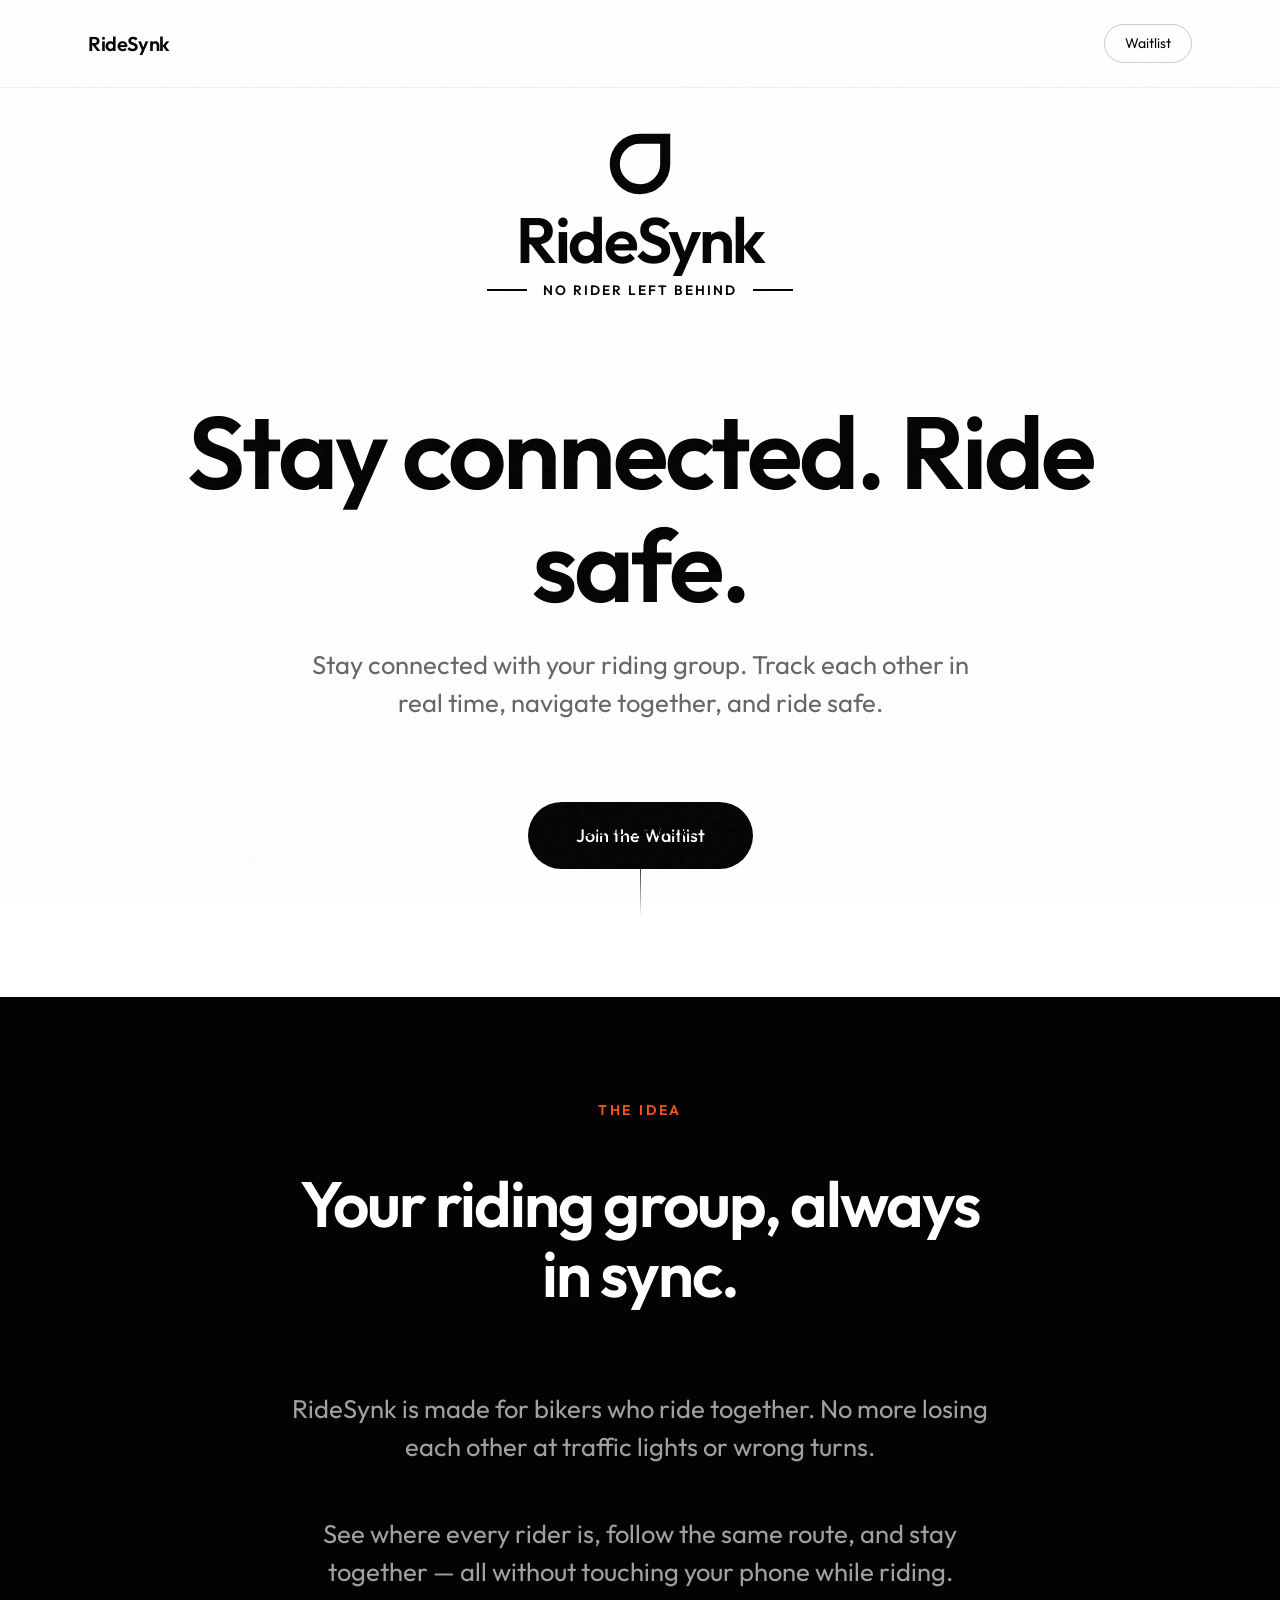
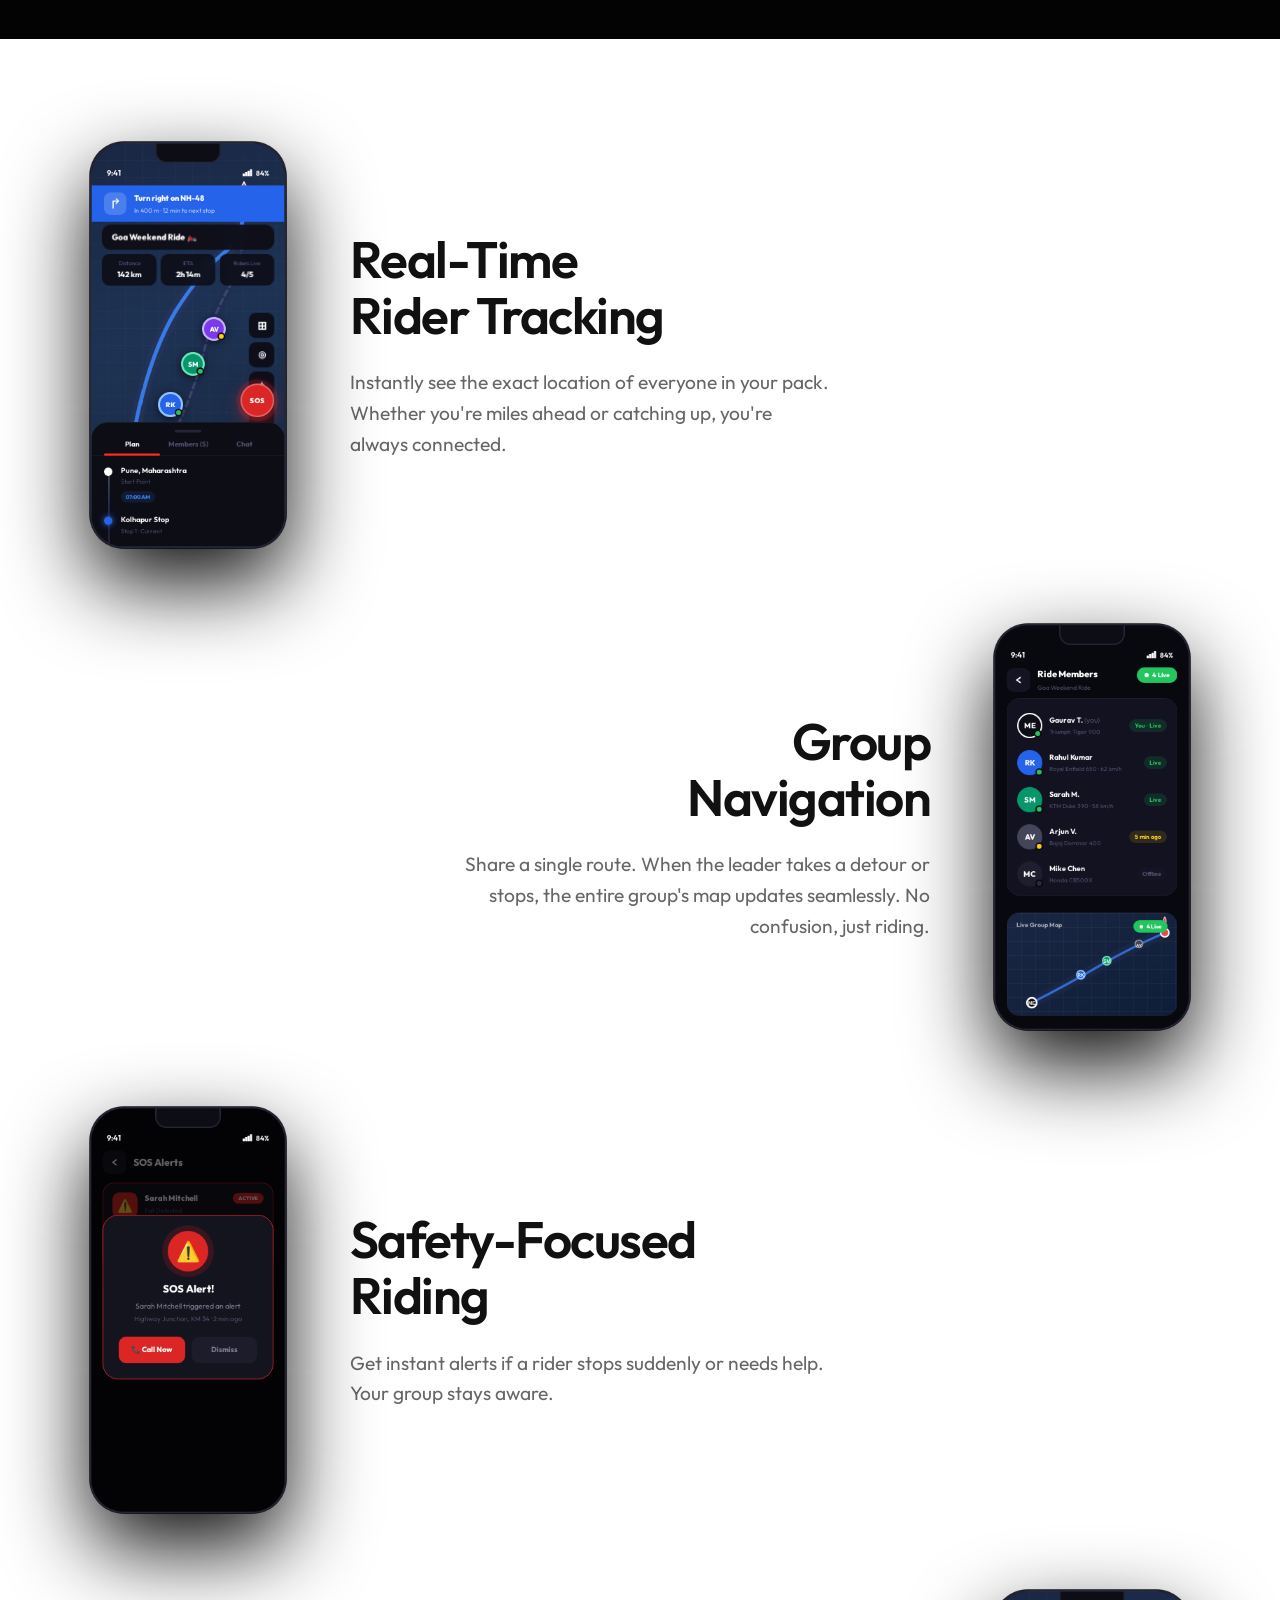
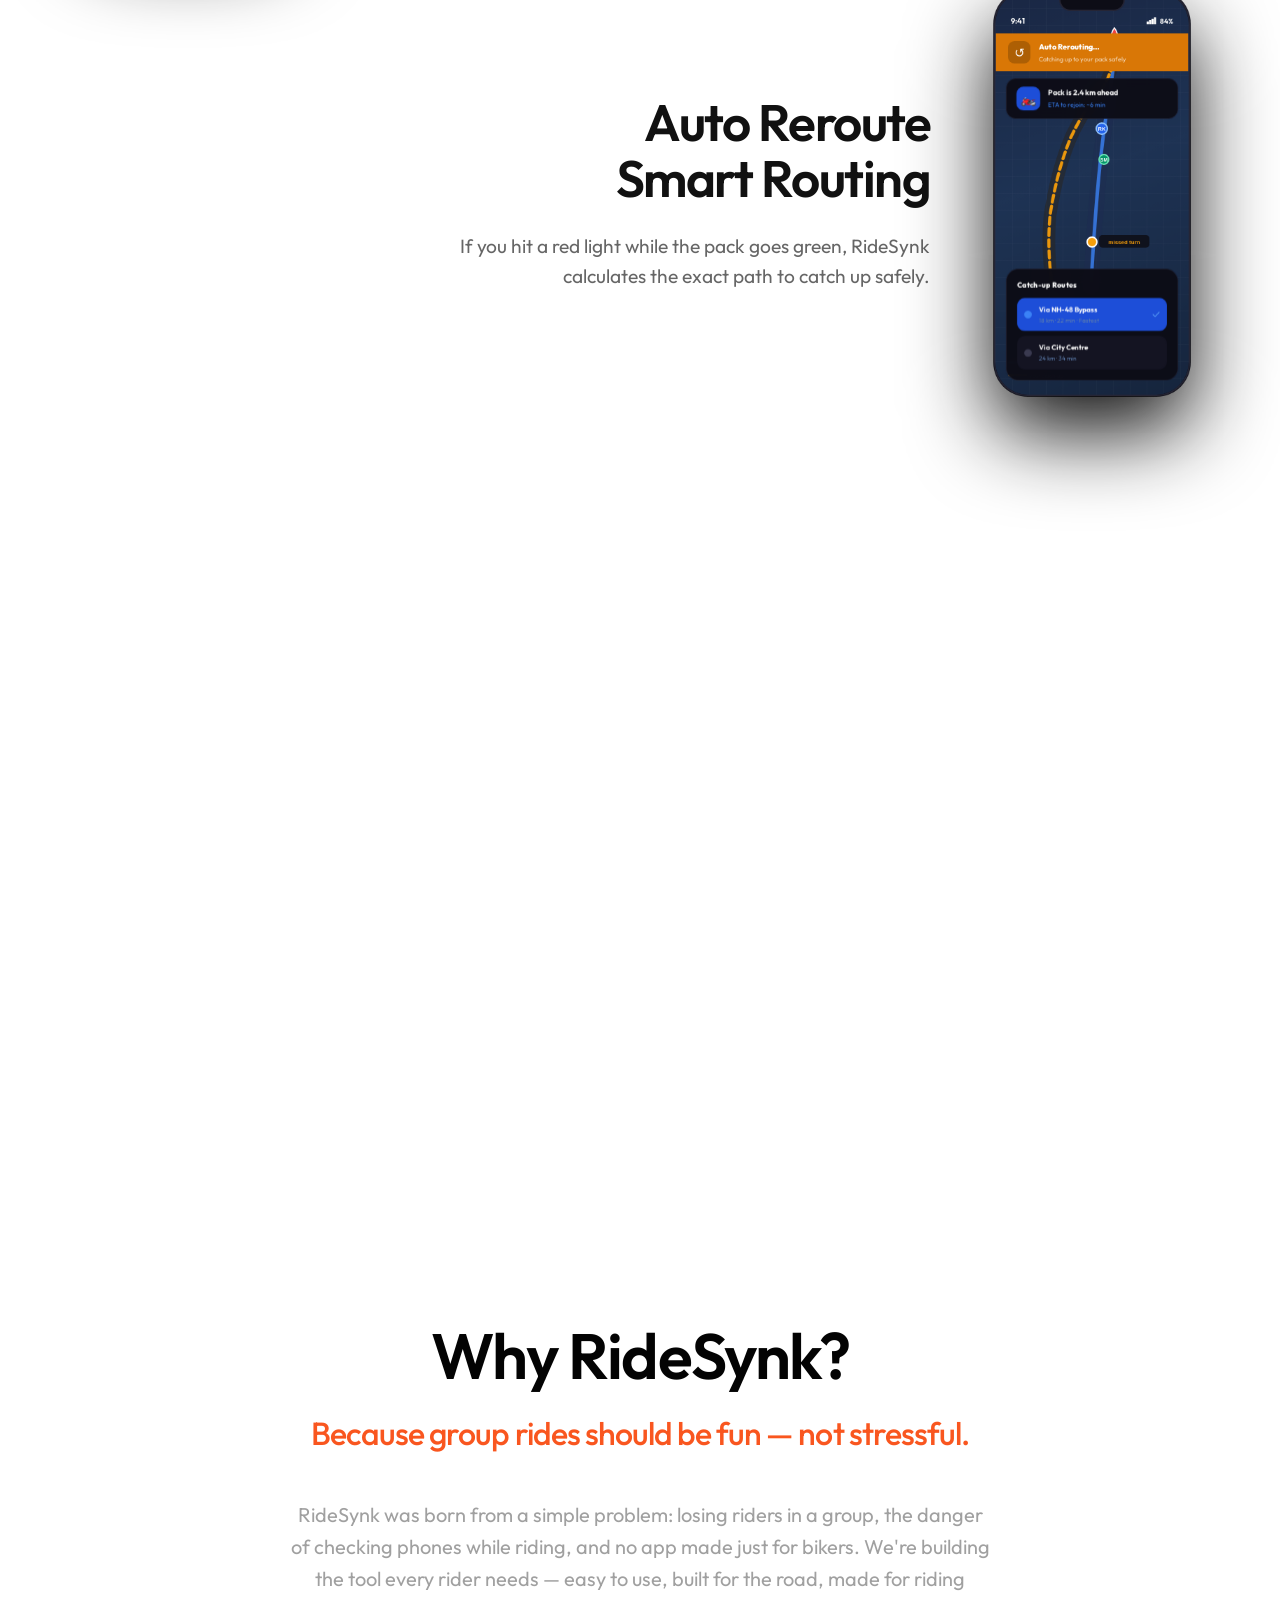
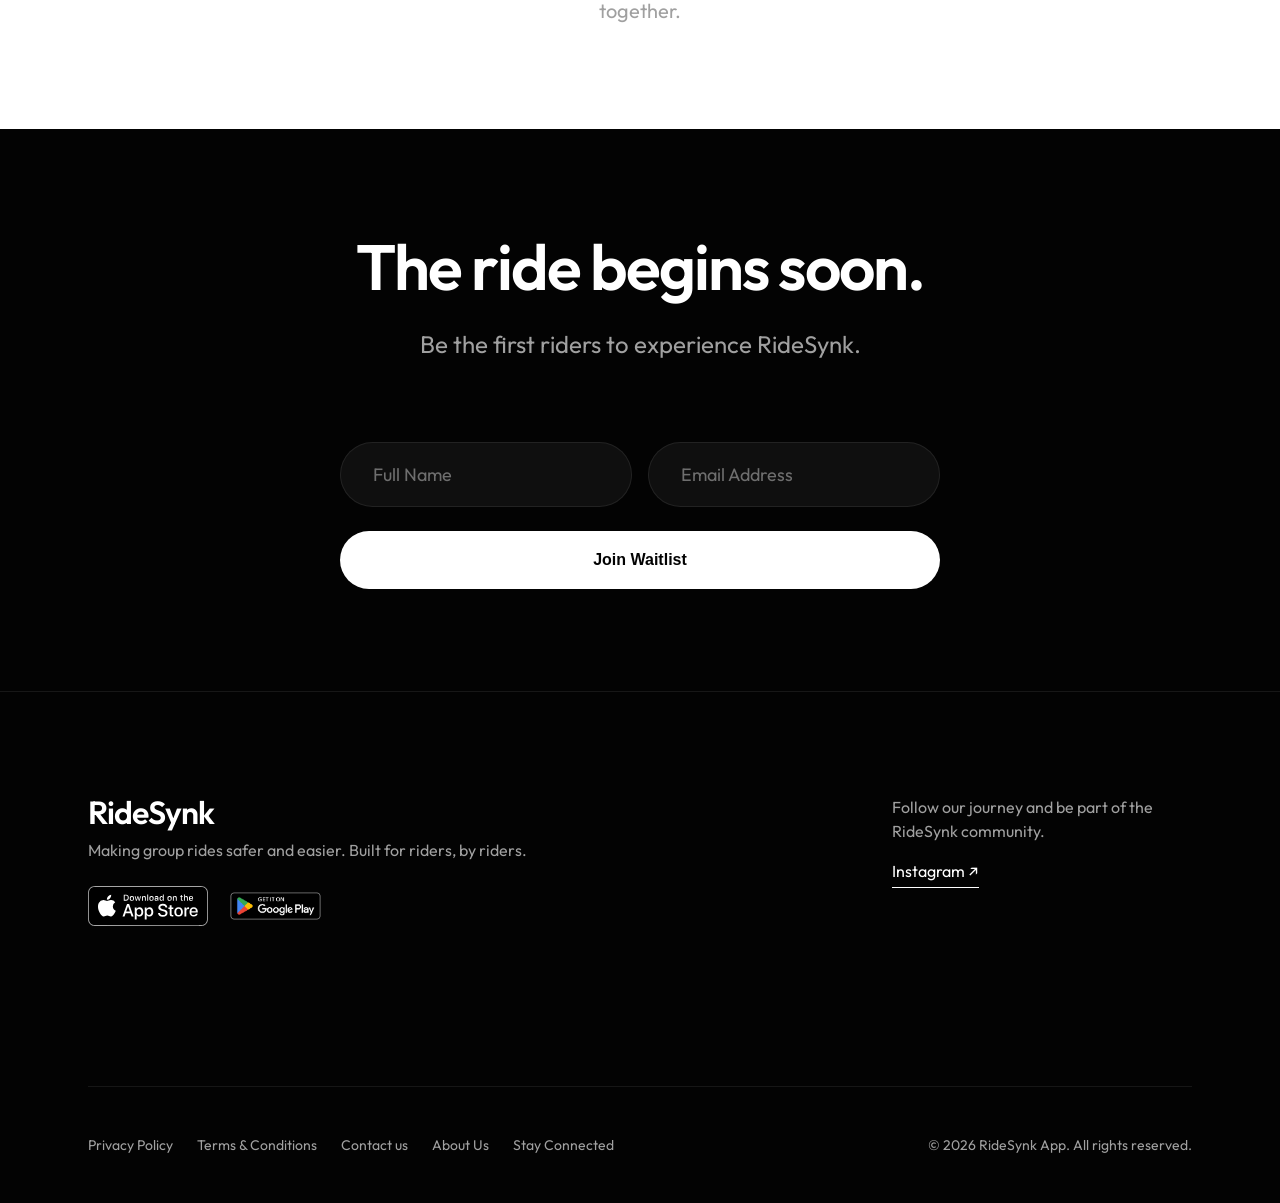
==== commit 855b5556: "Add Open Graph metadata tags for enhanced social media link previews and add logo generator" ====
--- a/index.html
+++ b/index.html
@@ -5,6 +5,16 @@
     <meta charset="UTF-8">
     <meta name="viewport" content="width=device-width, initial-scale=1.0, maximum-scale=1.0, user-scalable=no">
     <title>RideSynk | No Rider Left Behind</title>
+    <!-- Open Graph / Social Media Meta Tags -->
+    <meta property="og:title" content="RideSynk | No Rider Left Behind">
+    <meta property="og:description" content="Stay connected with your riding group. Track each other in real time, navigate together, and ride safe.">
+    <meta property="og:image" content="https://ridesynk.vercel.app/og-logo.png">
+    <meta property="og:url" content="https://ridesynk.vercel.app/">
+    <meta property="og:type" content="website">
+    <meta name="twitter:card" content="summary_large_image">
+    <meta name="twitter:title" content="RideSynk | No Rider Left Behind">
+    <meta name="twitter:description" content="Stay connected with your riding group. Track each other in real time, navigate together, and ride safe.">
+    <meta name="twitter:image" content="https://ridesynk.vercel.app/og-logo.png">
     <meta name="description"
         content="Stay connected with your riding group. Track each other in real time, navigate together, and ride safe.">
     <link rel="preconnect" href="https://fonts.googleapis.com">
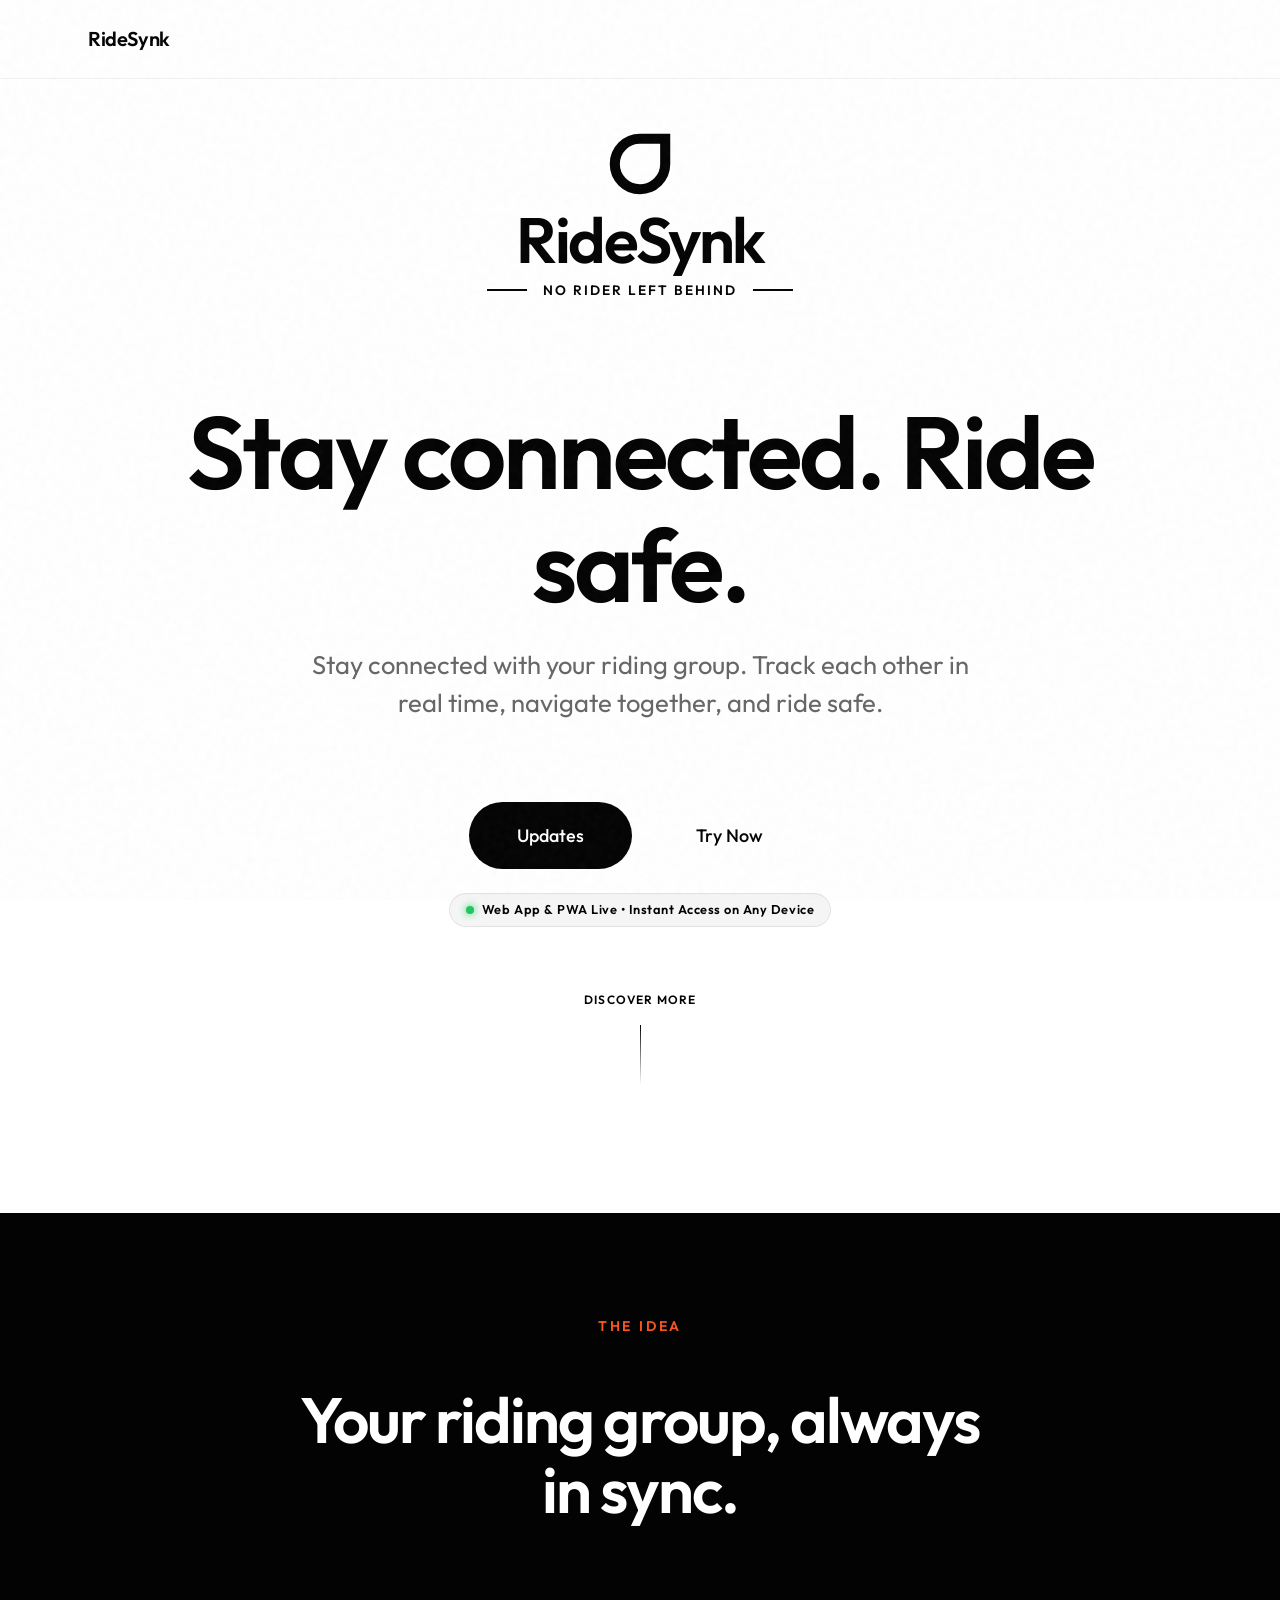
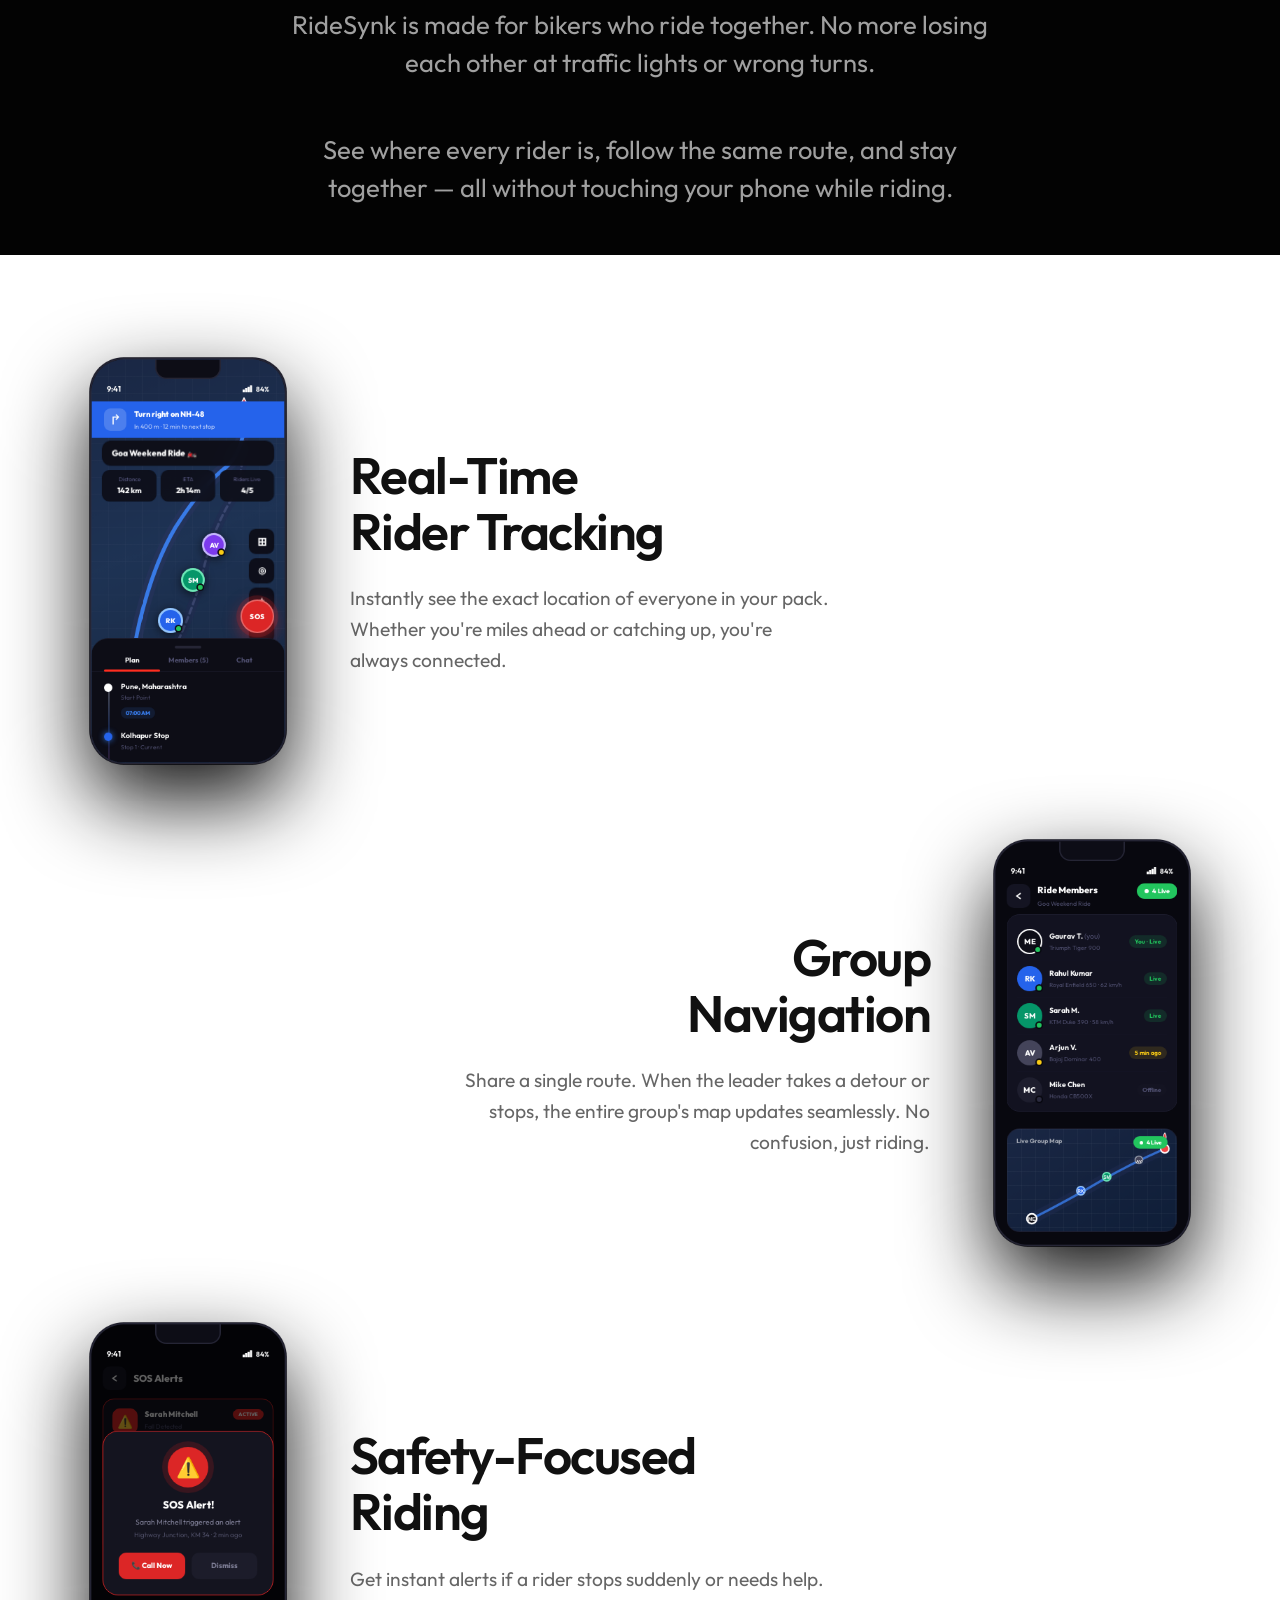
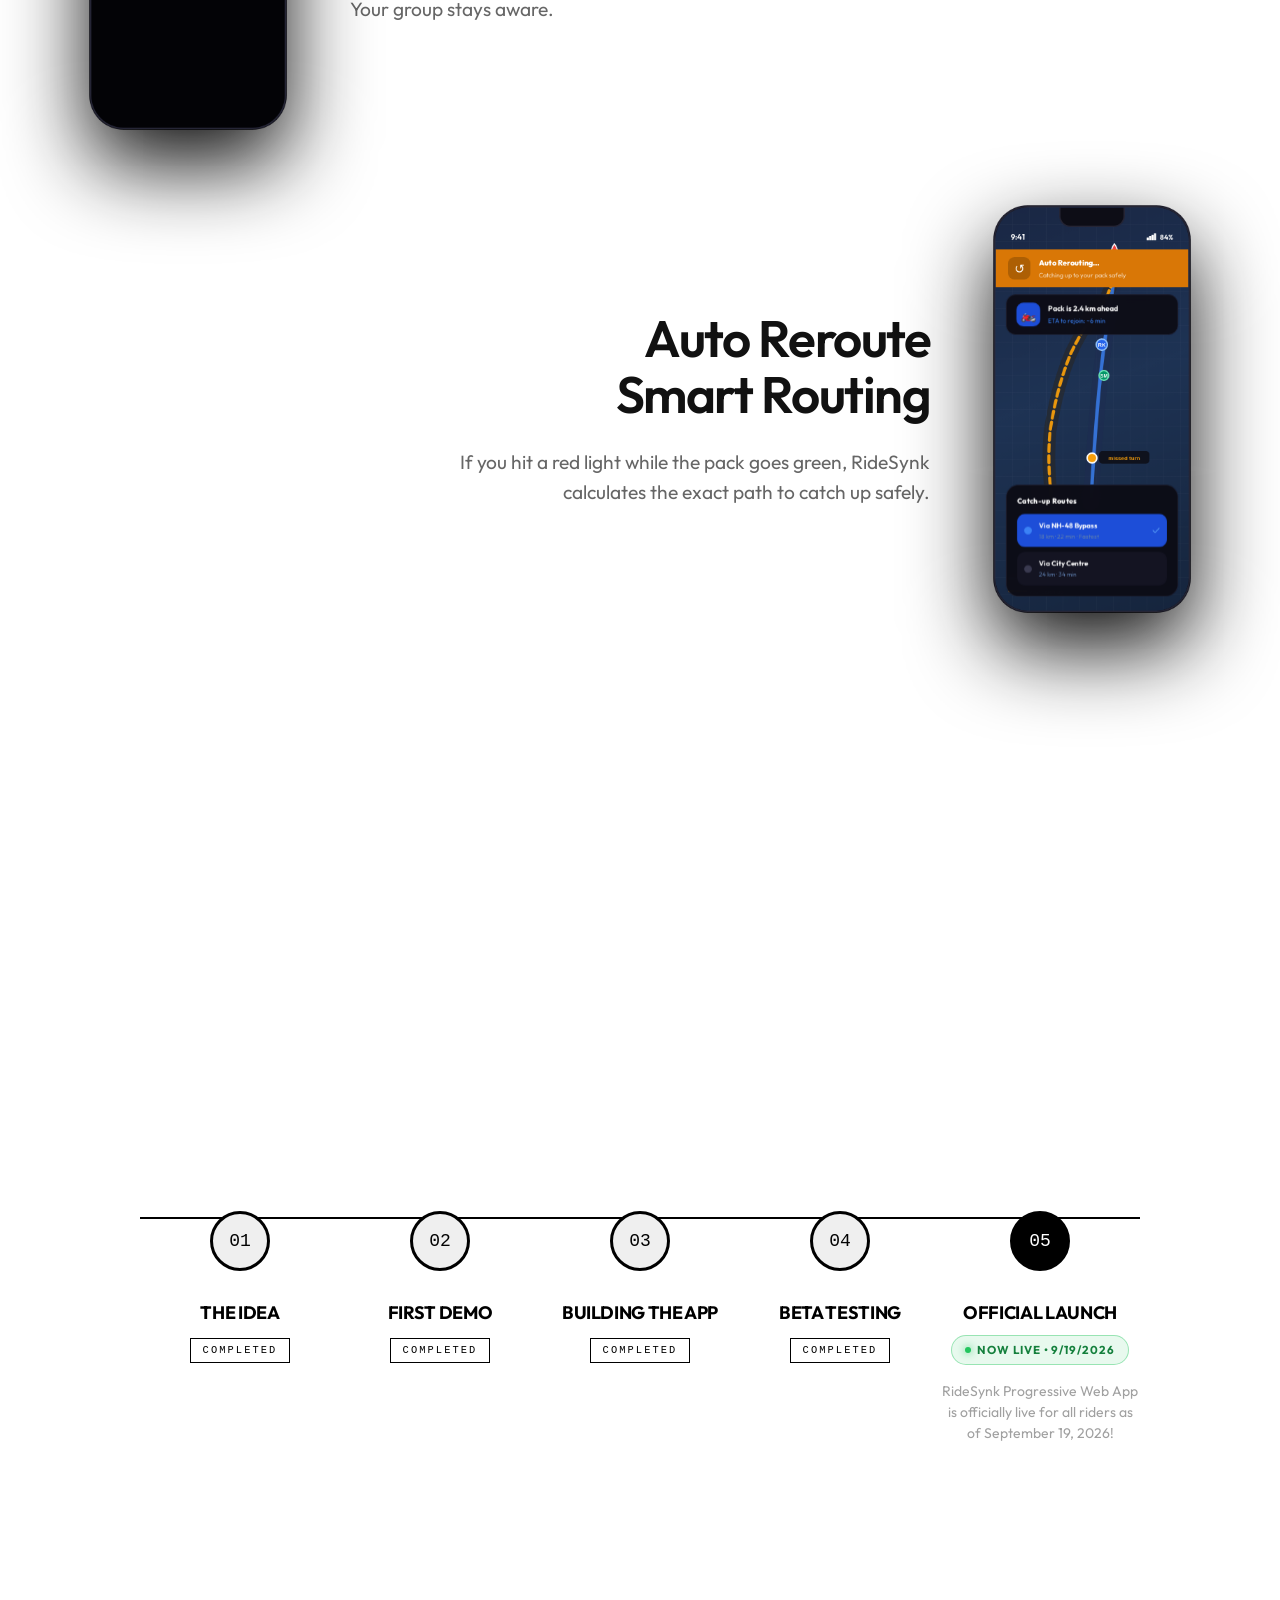
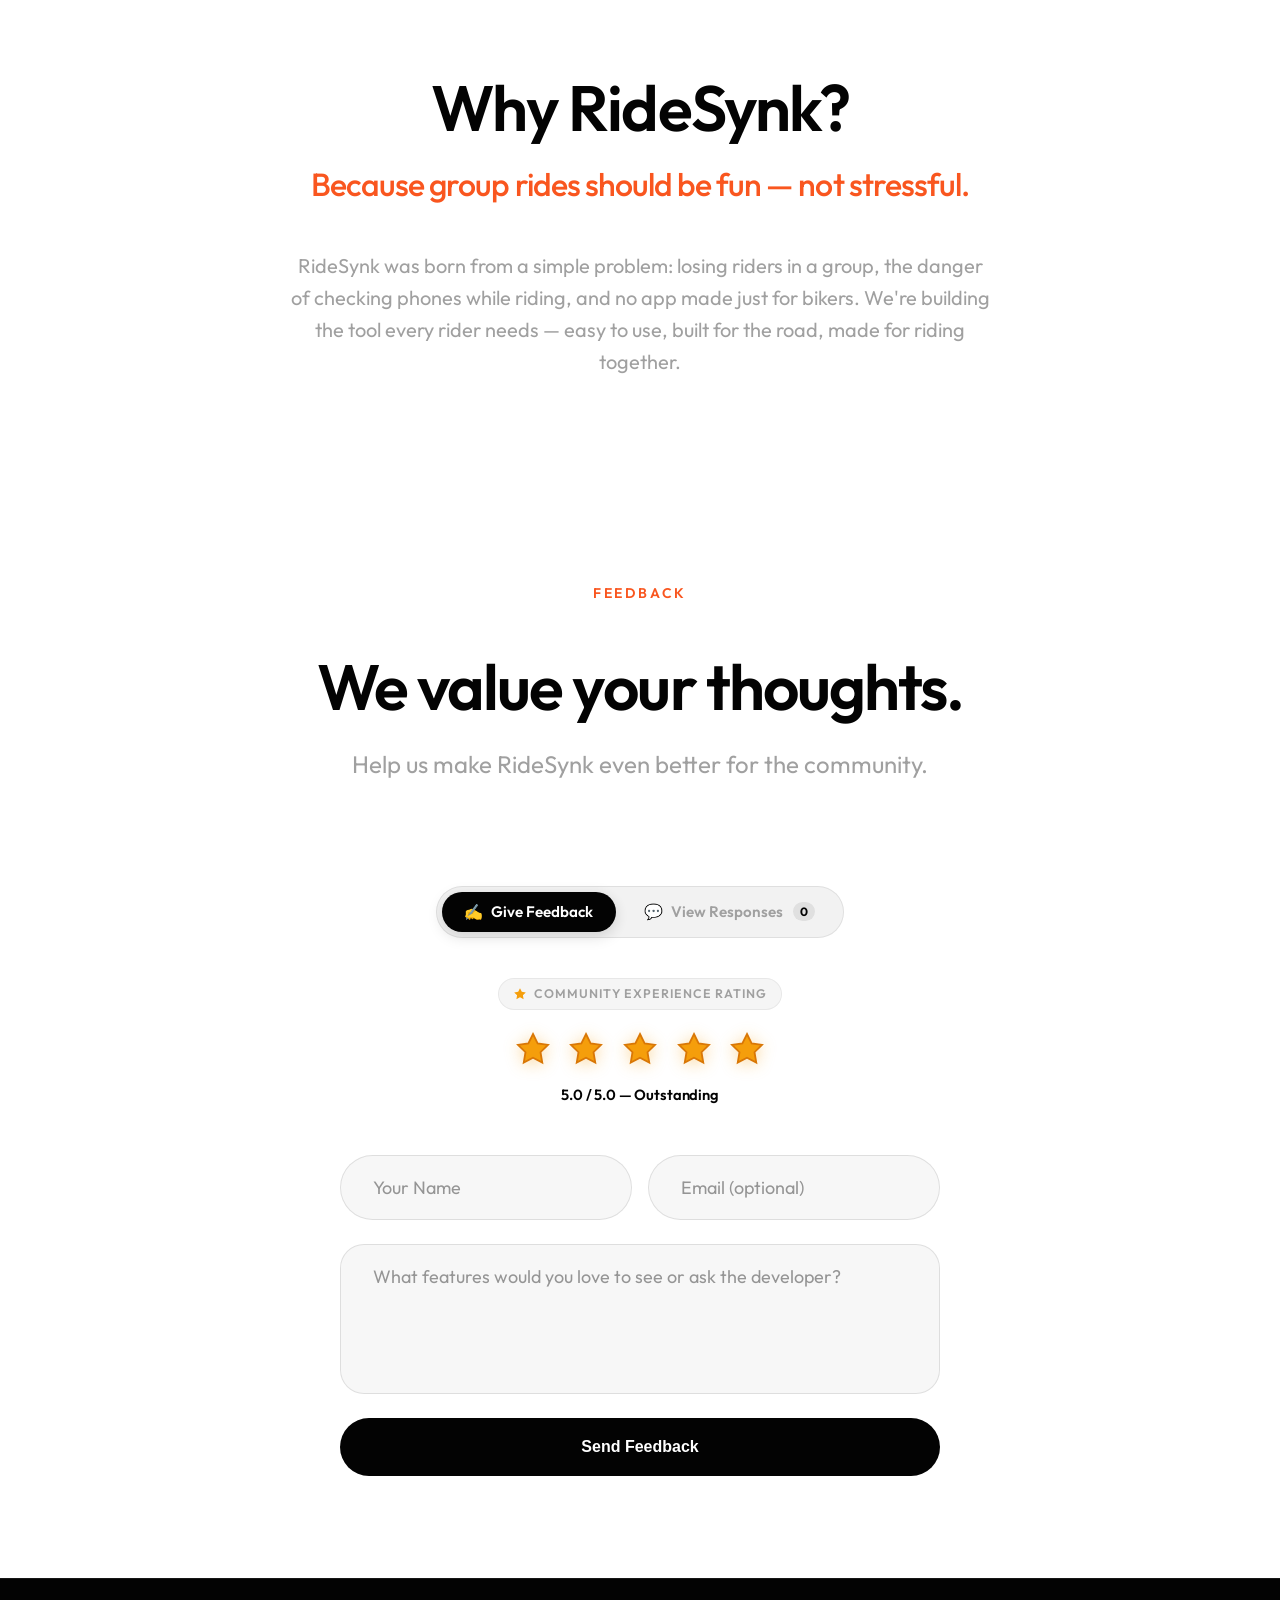
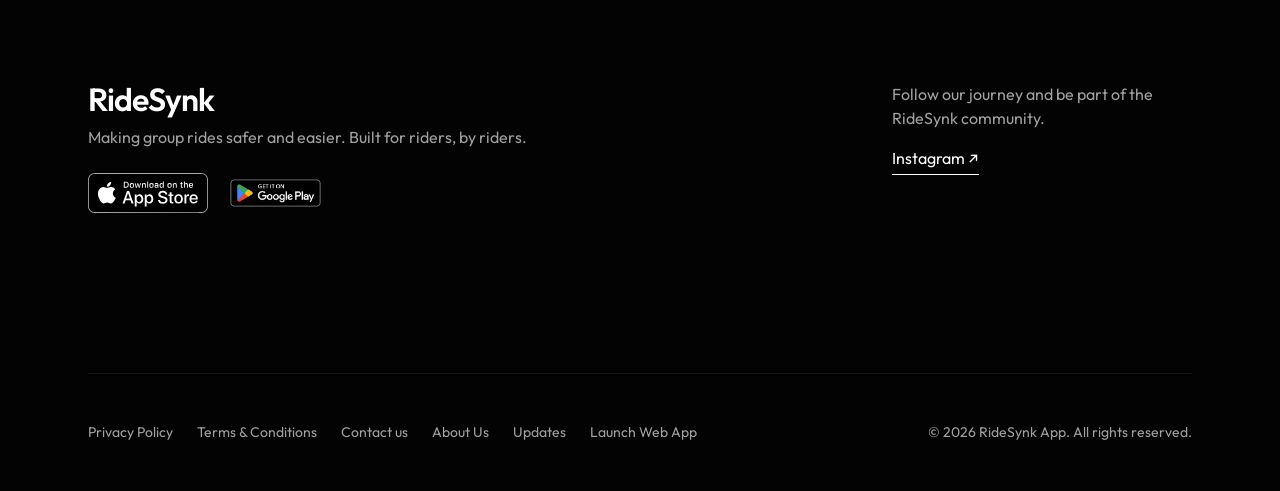
==== commit b207e936: "chore: pre-production updates and SEO fixes" ====
--- a/index.html
+++ b/index.html
@@ -8,13 +8,13 @@
     <!-- Open Graph / Social Media Meta Tags -->
     <meta property="og:title" content="RideSynk | No Rider Left Behind">
     <meta property="og:description" content="Stay connected with your riding group. Track each other in real time, navigate together, and ride safe.">
-    <meta property="og:image" content="https://ridesynk.vercel.app/og-logo.png">
-    <meta property="og:url" content="https://ridesynk.vercel.app/">
+    <meta property="og:image" content="https://ridesynk.in/og-logo.png">
+    <meta property="og:url" content="https://ridesynk.in/">
     <meta property="og:type" content="website">
     <meta name="twitter:card" content="summary_large_image">
     <meta name="twitter:title" content="RideSynk | No Rider Left Behind">
     <meta name="twitter:description" content="Stay connected with your riding group. Track each other in real time, navigate together, and ride safe.">
-    <meta name="twitter:image" content="https://ridesynk.vercel.app/og-logo.png">
+    <meta name="twitter:image" content="https://ridesynk.in/og-logo.png">
     <meta name="description"
         content="Stay connected with your riding group. Track each other in real time, navigate together, and ride safe.">
     <link rel="preconnect" href="https://fonts.googleapis.com">
@@ -29,7 +29,6 @@
     <nav class="navbar reveal fade-in">
         <div class="nav-container">
             <div class="nav-logo">RideSynk</div>
-            <a href="#waitlist" class="nav-cta">Waitlist</a>
         </div>
     </nav>
 
@@ -56,8 +55,15 @@
                     safe.
                 </p>
 
-                <div class="hero-actions reveal slide-up delay-3">
-                    <a href="#waitlist" class="btn btn-dark btn-large">Join the Waitlist</a>
+                <div class="hero-actions reveal slide-up delay-3" style="display: flex; flex-direction: column; gap: 1rem; align-items: center; justify-content: center;">
+                    <div style="display: flex; flex-direction: row; gap: 1rem; align-items: center; justify-content: center;">
+                        <a href="updates.html" class="btn btn-dark btn-large">Updates</a>
+                        <a href="https://app.ridesynk.in" id="tryNowBtn" class="btn btn-primary btn-large">Try Now</a>
+                    </div>
+                    <div class="pwa-hero-badge">
+                        <span class="pwa-dot"></span>
+                        Web App & PWA Live • Instant Access on Any Device
+                    </div>
                 </div>
             </div>
 
@@ -243,12 +249,11 @@
         </section>
 
 
-        <!-- 4. Timeline / Journey Section -->
+        <!-- 4. Timeline / Official Launch Section -->
         <section class="journey padding-y">
             <div class="container text-center">
-                <p class="idea-label reveal fade-up" style="letter-spacing: 0.3em; text-transform: uppercase;">Our
-                    Journey</p>
-                <h2 class="journey-headline reveal fade-up delay-1">How far we've come.</h2>
+                <p class="idea-label reveal fade-up" style="letter-spacing: 0.3em; text-transform: uppercase;">Official Launch</p>
+                <h2 class="journey-headline reveal fade-up delay-1">Officially Launched — September 19, 2026</h2>
 
                 <div class="timeline-wrapper reveal fade-up delay-2">
                     <div class="timeline-line"></div>
@@ -287,9 +292,7 @@
                             </div>
                         </div>
 
-
-
-                        <div class="timeline-item active interactive">
+                        <div class="timeline-item completed interactive">
                             <div class="timeline-dot">04</div>
                             <div class="timeline-content">
                                 <h3>BETA TESTING</h3>
@@ -300,11 +303,17 @@
                             </div>
                         </div>
 
-                        <div class="timeline-item upcoming">
+                        <div class="timeline-item completed active interactive">
                             <div class="timeline-dot">05</div>
                             <div class="timeline-content">
                                 <h3>OFFICIAL LAUNCH</h3>
-                                <div class="status-badge status-upcoming">UPCOMING</div>
+                                <div class="status-badge status-live">
+                                    <span class="status-live-dot"></span>
+                                    NOW LIVE • 9/19/2026
+                                </div>
+                                <div class="timeline-details" style="opacity: 1; max-height: 150px; transform: translateY(0);">
+                                    <p>RideSynk Progressive Web App is officially live for all riders as of September 19, 2026!</p>
+                                </div>
                             </div>
                         </div>
                     </div>
@@ -326,19 +335,86 @@
             </div>
         </section>
 
-        <!-- 4. Waitlist Section -->
-        <section id="waitlist" class="waitlist dark-section padding-y">
-            <div class="container container-sm text-center reveal scale-up">
-                <h2 class="waitlist-title">The ride begins soon.</h2>
-                <p class="waitlist-desc">Be the first riders to experience RideSynk.</p>
-
-                <form id="waitlistForm" class="waitlist-form">
-                    <div class="input-row">
-                        <input type="text" name="name" placeholder="Full Name" required class="premium-input">
-                        <input type="email" name="email" placeholder="Email Address" required class="premium-input">
-                    </div>
-                    <button type="submit" class="btn btn-primary btn-submit">Join Waitlist</button>
-                </form>
+        <!-- 5. Feedback Section -->
+        <section id="feedback" class="feedback padding-y">
+            <div class="container container-sm text-center reveal fade-up">
+                <p class="idea-label">Feedback</p>
+                <h2 class="waitlist-title" style="color: var(--bg-dark);">We value your thoughts.</h2>
+                <p class="waitlist-desc" style="color: var(--text-secondary);">Help us make RideSynk even better for the community.</p>
+
+                <!-- Feedback Tabs Switcher -->
+                <div class="feedback-tabs-nav reveal fade-up delay-1">
+                    <button type="button" class="fb-tab-btn active" id="btnTabFeedback">
+                        <span>✍️</span> Give Feedback
+                    </button>
+                    <button type="button" class="fb-tab-btn" id="btnTabResponses">
+                        <span>💬</span> View Responses <span class="fb-count-pill" id="fbResponsesCount">0</span>
+                    </button>
+                </div>
+
+                <!-- 1. Give Feedback View -->
+                <div id="feedbackFormContainer" class="feedback-view">
+                    <form id="feedbackForm" class="feedback-form">
+                        <div class="feedback-rating reveal fade-up delay-1">
+                            <div class="rating-badge">
+                                <svg viewBox="0 0 24 24"><path d="M12 2l3.09 6.26L22 9.27l-5 4.87 1.18 6.88L12 17.77l-6.18 3.25L7 14.14 2 9.27l6.91-1.01L12 2z"/></svg>
+                                <span>Community Experience Rating</span>
+                            </div>
+                            <div class="star-rating-container" id="starRatingContainer" role="radiogroup" aria-label="Rating out of 5 stars">
+                                <input type="radio" name="rating" value="1" id="r1" class="star-radio" required style="position: absolute; opacity: 0; pointer-events: none;">
+                                <button type="button" class="star-btn is-active" data-value="1" aria-label="1 star - Needs Improvement">
+                                    <svg class="star-icon" viewBox="0 0 24 24"><path d="M12 2l3.09 6.26L22 9.27l-5 4.87 1.18 6.88L12 17.77l-6.18 3.25L7 14.14 2 9.27l6.91-1.01L12 2z"/></svg>
+                                </button>
+                                <input type="radio" name="rating" value="2" id="r2" class="star-radio" style="position: absolute; opacity: 0; pointer-events: none;">
+                                <button type="button" class="star-btn is-active" data-value="2" aria-label="2 stars - Fair">
+                                    <svg class="star-icon" viewBox="0 0 24 24"><path d="M12 2l3.09 6.26L22 9.27l-5 4.87 1.18 6.88L12 17.77l-6.18 3.25L7 14.14 2 9.27l6.91-1.01L12 2z"/></svg>
+                                </button>
+                                <input type="radio" name="rating" value="3" id="r3" class="star-radio" style="position: absolute; opacity: 0; pointer-events: none;">
+                                <button type="button" class="star-btn is-active" data-value="3" aria-label="3 stars - Good">
+                                    <svg class="star-icon" viewBox="0 0 24 24"><path d="M12 2l3.09 6.26L22 9.27l-5 4.87 1.18 6.88L12 17.77l-6.18 3.25L7 14.14 2 9.27l6.91-1.01L12 2z"/></svg>
+                                </button>
+                                <input type="radio" name="rating" value="4" id="r4" class="star-radio" style="position: absolute; opacity: 0; pointer-events: none;">
+                                <button type="button" class="star-btn is-active" data-value="4" aria-label="4 stars - Very Good">
+                                    <svg class="star-icon" viewBox="0 0 24 24"><path d="M12 2l3.09 6.26L22 9.27l-5 4.87 1.18 6.88L12 17.77l-6.18 3.25L7 14.14 2 9.27l6.91-1.01L12 2z"/></svg>
+                                </button>
+                                <input type="radio" name="rating" value="5" id="r5" class="star-radio" checked style="position: absolute; opacity: 0; pointer-events: none;">
+                                <button type="button" class="star-btn is-active" data-value="5" aria-label="5 stars - Outstanding">
+                                    <svg class="star-icon" viewBox="0 0 24 24"><path d="M12 2l3.09 6.26L22 9.27l-5 4.87 1.18 6.88L12 17.77l-6.18 3.25L7 14.14 2 9.27l6.91-1.01L12 2z"/></svg>
+                                </button>
+                            </div>
+                            <div class="star-rating-caption" id="starRatingCaption">5.0 / 5.0 — Outstanding</div>
+                        </div>
+                        <div class="input-row reveal fade-up delay-2">
+                            <input type="text" name="name" placeholder="Your Name" required class="premium-input feedback-input">
+                            <input type="email" name="email" placeholder="Email (optional)" class="premium-input feedback-input">
+                        </div>
+                        <textarea name="message" placeholder="What features would you love to see or ask the developer?" required class="premium-input feedback-input feedback-textarea reveal fade-up delay-3"></textarea>
+                        <button type="submit" class="btn btn-dark btn-submit reveal fade-up delay-4">Send Feedback</button>
+                    </form>
+
+                    <div id="feedbackSuccessMsg" class="feedback-success-card" style="display: none; margin-top: 1.5rem;">
+                        <div class="success-icon">🎉</div>
+                        <h3>Thank you for your thoughts!</h3>
+                        <p>Your question & feedback has been saved and sent to the developer.</p>
+                        <button type="button" class="btn btn-dark" id="btnSeeResponsesAfterSubmit">View Responses & Answers →</button>
+                    </div>
+                </div>
+
+                <!-- 2. Community Responses View -->
+                <div id="feedbackResponsesContainer" class="feedback-view" style="display: none;">
+                    <div class="responses-filter-bar">
+                        <button type="button" class="rf-btn active" data-filter="all" id="filterAllResponses">All Thoughts</button>
+                        <button type="button" class="rf-btn" data-filter="answered" id="filterAnsweredResponses">Answered by Developer</button>
+                    </div>
+
+                    <div id="responsesList" class="responses-list">
+                        <!-- Populated via JavaScript from Supabase -->
+                        <div class="responses-empty">
+                            <div class="responses-empty-icon">⏳</div>
+                            <p>Loading community responses...</p>
+                        </div>
+                    </div>
+                </div>
             </div>
         </section>
     </main>
@@ -374,7 +450,8 @@
                     <a href="terms.html">Terms & Conditions</a>
                     <a href="mailto:ridesynk01@gmail.com">Contact us</a>
                     <a href="about.html">About Us</a>
-                    <a href="#waitlist">Stay Connected</a>
+                    <a href="updates.html">Updates</a>
+                    <a href="https://app.ridesynk.in">Launch Web App</a>
                 </div>
                 <p class="copyright">&copy; 2026 RideSynk App. All rights reserved.</p>
             </div>
--- a/style.css
+++ b/style.css
@@ -250,9 +250,32 @@
     letter-spacing: 0.1em;
 }
 
+.pwa-hero-badge {
+    display: inline-flex;
+    align-items: center;
+    gap: 0.5rem;
+    padding: 0.4rem 1rem;
+    background: rgba(0, 0, 0, 0.04);
+    border: 1px solid rgba(0, 0, 0, 0.08);
+    border-radius: 100px;
+    font-size: 0.8rem;
+    font-weight: 600;
+    color: var(--bg-dark);
+    letter-spacing: 0.04em;
+    margin-top: 0.5rem;
+}
+
+.pwa-hero-badge .pwa-dot {
+    width: 8px;
+    height: 8px;
+    border-radius: 50%;
+    background-color: #22c55e;
+    box-shadow: 0 0 8px #22c55e;
+    display: inline-block;
+}
+
 .scroll-indicator {
-    position: absolute;
-    bottom: var(--spacing-lg);
+    margin-top: 4rem;
     display: flex;
     flex-direction: column;
     align-items: center;
@@ -406,7 +429,7 @@
 }
 
 .timeline-wrapper.is-visible .timeline-line::before {
-    width: 75%;
+    width: 100%;
 }
 
 .timeline-items {
@@ -484,6 +507,37 @@
 .status-upcoming {
     border-color: #E2E2E2;
     color: #A0A0A0;
+}
+
+.status-live {
+    display: inline-flex !important;
+    align-items: center !important;
+    gap: 6px !important;
+    padding: 0.35rem 0.85rem !important;
+    font-size: 0.72rem !important;
+    font-weight: 700 !important;
+    letter-spacing: 0.08em !important;
+    text-transform: uppercase !important;
+    border: 1px solid rgba(34, 197, 94, 0.4) !important;
+    color: #15803d !important;
+    background-color: rgba(34, 197, 94, 0.1) !important;
+    border-radius: 100px !important;
+    font-family: var(--font-main, 'Outfit', sans-serif) !important;
+}
+
+.status-live-dot {
+    width: 6px;
+    height: 6px;
+    border-radius: 50%;
+    background-color: #22c55e;
+    box-shadow: 0 0 8px #22c55e;
+    display: inline-block;
+    animation: live-pulse 1.8s infinite ease-in-out;
+}
+
+@keyframes live-pulse {
+    0%, 100% { opacity: 1; transform: scale(1); }
+    50% { opacity: 0.35; transform: scale(0.85); }
 }
 
 .timeline-item.interactive {
@@ -516,37 +570,51 @@
 
 /* Mobile responsive for timeline */
 @media (max-width: 768px) {
+    /* Hide the global single vertical line so it never cuts through text or extends past the final node */
+    .timeline-line {
+        display: none !important;
+    }
+    
     .timeline-items {
         flex-direction: column;
         align-items: center;
         gap: 3rem;
-    }
-    
-    .timeline-line {
-        top: 0;
-        left: 50%;
-        transform: translateX(-50%);
-        width: 2px;
-        height: 100%;
-    }
-    
-    .timeline-line::before {
-        width: 100%;
-        height: 0;
-        transition: height 1.5s cubic-bezier(0.19, 1, 0.22, 1) 0.5s;
-    }
-    
-    .timeline-wrapper.is-visible .timeline-line::before {
-        height: 75%;
-        width: 100%;
+        position: relative;
     }
     
     .timeline-item {
         width: 100%;
+        position: relative;
+        display: flex;
+        flex-direction: column;
+        align-items: center;
+    }
+    
+    /* Clean connecting line between milestones in the gap only — stops at the final node */
+    .timeline-item:not(:last-child)::after {
+        content: '';
+        position: absolute;
+        bottom: -3rem;
+        left: 50%;
+        transform: translateX(-50%);
+        width: 2px;
+        height: 3rem;
+        background-color: #000000;
+        z-index: 1;
     }
     
     .timeline-dot {
         margin-bottom: 1rem;
+        position: relative;
+        z-index: 2;
+    }
+
+    .timeline-content {
+        position: relative;
+        z-index: 2;
+        background: var(--bg-light);
+        max-width: 320px;
+        margin: 0 auto;
     }
 }
 
@@ -641,6 +709,415 @@
     width: 100%;
     padding: 1.25rem 2rem;
     font-weight: 600;
+}
+
+/* Feedback Section */
+.feedback {
+    background-color: var(--bg-light);
+}
+
+.feedback-form {
+    max-width: 600px;
+    margin: 0 auto;
+    display: flex;
+    flex-direction: column;
+    gap: 1.5rem;
+}
+
+.feedback-input {
+    background: rgba(0, 0, 0, 0.03) !important;
+    color: var(--bg-dark) !important;
+    border: 1px solid rgba(0, 0, 0, 0.1) !important;
+}
+
+.feedback-input:focus {
+    border-color: var(--bg-dark) !important;
+    background: rgba(0, 0, 0, 0.05) !important;
+}
+
+.feedback-input::placeholder {
+    color: rgba(0, 0, 0, 0.4) !important;
+}
+
+.feedback-textarea {
+    border-radius: 24px !important;
+    min-height: 150px;
+    resize: none;
+}
+
+/* Professional 5-Star Rating System */
+.feedback-rating {
+    margin-bottom: 1.5rem;
+    display: flex;
+    flex-direction: column;
+    align-items: center;
+    gap: 0.6rem;
+}
+
+.rating-badge {
+    display: inline-flex;
+    align-items: center;
+    gap: 0.45rem;
+    font-size: 0.78rem;
+    font-weight: 600;
+    letter-spacing: 0.08em;
+    text-transform: uppercase;
+    color: var(--text-secondary);
+    background: rgba(0, 0, 0, 0.04);
+    padding: 0.35rem 0.9rem;
+    border-radius: 50px;
+    border: 1px solid rgba(0, 0, 0, 0.06);
+}
+
+.rating-badge svg {
+    width: 14px;
+    height: 14px;
+    fill: #f59e0b;
+}
+
+.star-rating-container {
+    display: flex;
+    flex-direction: row;
+    justify-content: center;
+    align-items: center;
+    gap: 0.5rem;
+    margin: 0.4rem 0 0.2rem;
+}
+
+.star-btn {
+    background: none;
+    border: none;
+    padding: 0.3rem;
+    cursor: pointer;
+    display: inline-flex;
+    align-items: center;
+    justify-content: center;
+    transition: transform 0.18s cubic-bezier(0.34, 1.56, 0.64, 1);
+    -webkit-tap-highlight-color: transparent;
+    outline: none;
+}
+
+.star-btn:focus-visible {
+    outline: 2px solid #f59e0b;
+    border-radius: 8px;
+}
+
+.star-btn:hover {
+    transform: scale(1.22);
+}
+
+.star-btn:active {
+    transform: scale(0.95);
+}
+
+.star-icon {
+    width: 36px;
+    height: 36px;
+    fill: #e5e7eb;
+    stroke: #d1d5db;
+    stroke-width: 1.2px;
+    transition: fill 0.2s ease, stroke 0.2s ease, filter 0.2s ease;
+}
+
+.star-btn.is-active .star-icon,
+.star-btn.is-hover .star-icon {
+    fill: #f59e0b;
+    stroke: #d97706;
+    filter: drop-shadow(0 2px 8px rgba(245, 158, 11, 0.38));
+}
+
+.star-rating-caption {
+    font-size: 0.92rem;
+    font-weight: 600;
+    color: var(--bg-dark);
+    letter-spacing: -0.01em;
+    min-height: 1.4rem;
+    transition: opacity 0.2s ease;
+}
+
+/* Feedback Tabs Switcher & Responses View */
+.feedback-tabs-nav {
+    display: inline-flex;
+    background: rgba(0, 0, 0, 0.05);
+    border: 1px solid rgba(0, 0, 0, 0.08);
+    border-radius: 100px;
+    padding: 5px;
+    margin: 1.5rem auto 2.5rem;
+    gap: 6px;
+}
+
+.fb-tab-btn {
+    display: inline-flex;
+    align-items: center;
+    gap: 8px;
+    padding: 0.65rem 1.4rem;
+    border-radius: 100px;
+    border: none;
+    background: transparent;
+    color: var(--text-secondary);
+    font-family: var(--font-main);
+    font-size: 0.95rem;
+    font-weight: 600;
+    cursor: pointer;
+    transition: all 0.3s ease;
+}
+
+.fb-tab-btn.active {
+    background: var(--bg-dark);
+    color: var(--text-primary);
+    box-shadow: 0 4px 15px rgba(0, 0, 0, 0.15);
+}
+
+.fb-tab-btn:hover:not(.active) {
+    color: var(--bg-dark);
+    background: rgba(0, 0, 0, 0.04);
+}
+
+.fb-count-pill {
+    display: inline-block;
+    padding: 2px 7px;
+    border-radius: 20px;
+    font-size: 0.75rem;
+    font-weight: 700;
+    background: rgba(255, 255, 255, 0.2);
+    color: #fff;
+    margin-left: 2px;
+}
+
+.fb-tab-btn:not(.active) .fb-count-pill {
+    background: rgba(0, 0, 0, 0.08);
+    color: var(--bg-dark);
+}
+
+.feedback-view {
+    width: 100%;
+    max-width: 680px;
+    margin: 0 auto;
+    transition: opacity 0.3s ease;
+}
+
+.feedback-success-card {
+    background: #ffffff;
+    border: 1px solid rgba(0, 0, 0, 0.08);
+    border-radius: 24px;
+    padding: 3rem 2rem;
+    box-shadow: 0 15px 35px rgba(0, 0, 0, 0.04);
+    text-align: center;
+}
+
+.feedback-success-card .success-icon {
+    font-size: 3rem;
+    margin-bottom: 1rem;
+}
+
+.feedback-success-card h3 {
+    font-size: 1.5rem;
+    color: var(--bg-dark);
+    margin-bottom: 0.5rem;
+}
+
+.feedback-success-card p {
+    color: var(--text-secondary);
+    margin-bottom: 1.5rem;
+}
+
+/* Responses List & Cards */
+.responses-filter-bar {
+    display: flex;
+    justify-content: center;
+    gap: 8px;
+    margin-bottom: 1.75rem;
+    flex-wrap: wrap;
+}
+
+.rf-btn {
+    background: transparent;
+    border: 1px solid rgba(0, 0, 0, 0.1);
+    color: #555;
+    padding: 0.45rem 1rem;
+    border-radius: 100px;
+    font-family: var(--font-main);
+    font-size: 0.85rem;
+    font-weight: 600;
+    cursor: pointer;
+    transition: all 0.2s ease;
+}
+
+.rf-btn.active {
+    background: var(--bg-dark);
+    color: #fff;
+    border-color: var(--bg-dark);
+}
+
+.responses-list {
+    display: flex;
+    flex-direction: column;
+    gap: 1.25rem;
+    text-align: left;
+}
+
+.response-card {
+    background: #ffffff;
+    border: 1px solid rgba(0, 0, 0, 0.08);
+    border-radius: 20px;
+    padding: 1.5rem;
+    box-shadow: 0 6px 20px rgba(0, 0, 0, 0.03);
+    transition: transform 0.2s ease, box-shadow 0.2s ease;
+}
+
+.response-card:hover {
+    box-shadow: 0 10px 28px rgba(0, 0, 0, 0.06);
+    transform: translateY(-2px);
+}
+
+.response-card-header {
+    display: flex;
+    align-items: center;
+    justify-content: space-between;
+    margin-bottom: 0.75rem;
+    flex-wrap: wrap;
+    gap: 8px;
+}
+
+.rc-user-meta {
+    display: flex;
+    align-items: center;
+    gap: 10px;
+}
+
+.rc-avatar {
+    width: 36px;
+    height: 36px;
+    border-radius: 50%;
+    background: #f0f0f4;
+    color: var(--bg-dark);
+    display: flex;
+    align-items: center;
+    justify-content: center;
+    font-weight: 700;
+    font-size: 0.9rem;
+}
+
+.rc-user-name {
+    font-weight: 600;
+    color: var(--bg-dark);
+    font-size: 0.98rem;
+}
+
+.rc-star-rating {
+    display: inline-flex;
+    align-items: center;
+    gap: 0.35rem;
+    background: rgba(245, 158, 11, 0.08);
+    border: 1px solid rgba(245, 158, 11, 0.22);
+    padding: 0.15rem 0.5rem;
+    border-radius: 50px;
+}
+
+.rc-stars-row {
+    display: inline-flex;
+    align-items: center;
+    gap: 1.5px;
+}
+
+.rc-stars-row svg {
+    width: 13px;
+    height: 13px;
+    fill: #f59e0b;
+}
+
+.rc-stars-row svg.empty {
+    fill: #e5e7eb;
+}
+
+.rc-rating-num {
+    font-size: 0.78rem;
+    font-weight: 700;
+    color: #b45309;
+    font-family: monospace;
+}
+
+.rc-date {
+    font-size: 0.8rem;
+    color: #888;
+}
+
+.rc-question-text {
+    font-size: 1.02rem;
+    line-height: 1.6;
+    color: #333;
+    margin-bottom: 1rem;
+    white-space: pre-line;
+}
+
+/* Developer Reply Box inside Public Card */
+.dev-reply-box {
+    background: #f9fafb;
+    border: 1px solid #e5e7eb;
+    border-left: 4px solid var(--accent);
+    border-radius: 12px;
+    padding: 1rem 1.15rem;
+    margin-top: 0.75rem;
+}
+
+.dev-reply-header {
+    display: flex;
+    align-items: center;
+    justify-content: space-between;
+    margin-bottom: 0.45rem;
+}
+
+.dev-reply-badge {
+    display: inline-flex;
+    align-items: center;
+    gap: 6px;
+    font-size: 0.82rem;
+    font-weight: 700;
+    color: var(--bg-dark);
+}
+
+.dev-reply-badge svg {
+    color: var(--accent);
+    width: 15px;
+    height: 15px;
+}
+
+.dev-reply-date {
+    font-size: 0.75rem;
+    color: #888;
+}
+
+.dev-reply-content {
+    font-size: 0.95rem;
+    line-height: 1.55;
+    color: #222;
+    white-space: pre-line;
+}
+
+.awaiting-reply-badge {
+    display: inline-flex;
+    align-items: center;
+    gap: 6px;
+    background: rgba(0, 0, 0, 0.04);
+    padding: 4px 10px;
+    border-radius: 100px;
+    font-size: 0.78rem;
+    color: #777;
+    font-weight: 500;
+}
+
+.responses-empty {
+    text-align: center;
+    padding: 3rem 1.5rem;
+    background: #ffffff;
+    border-radius: 20px;
+    border: 1px dashed rgba(0, 0, 0, 0.12);
+    color: var(--text-secondary);
+}
+
+.responses-empty-icon {
+    font-size: 2.2rem;
+    margin-bottom: 0.75rem;
 }
 
 /* Footer Section */
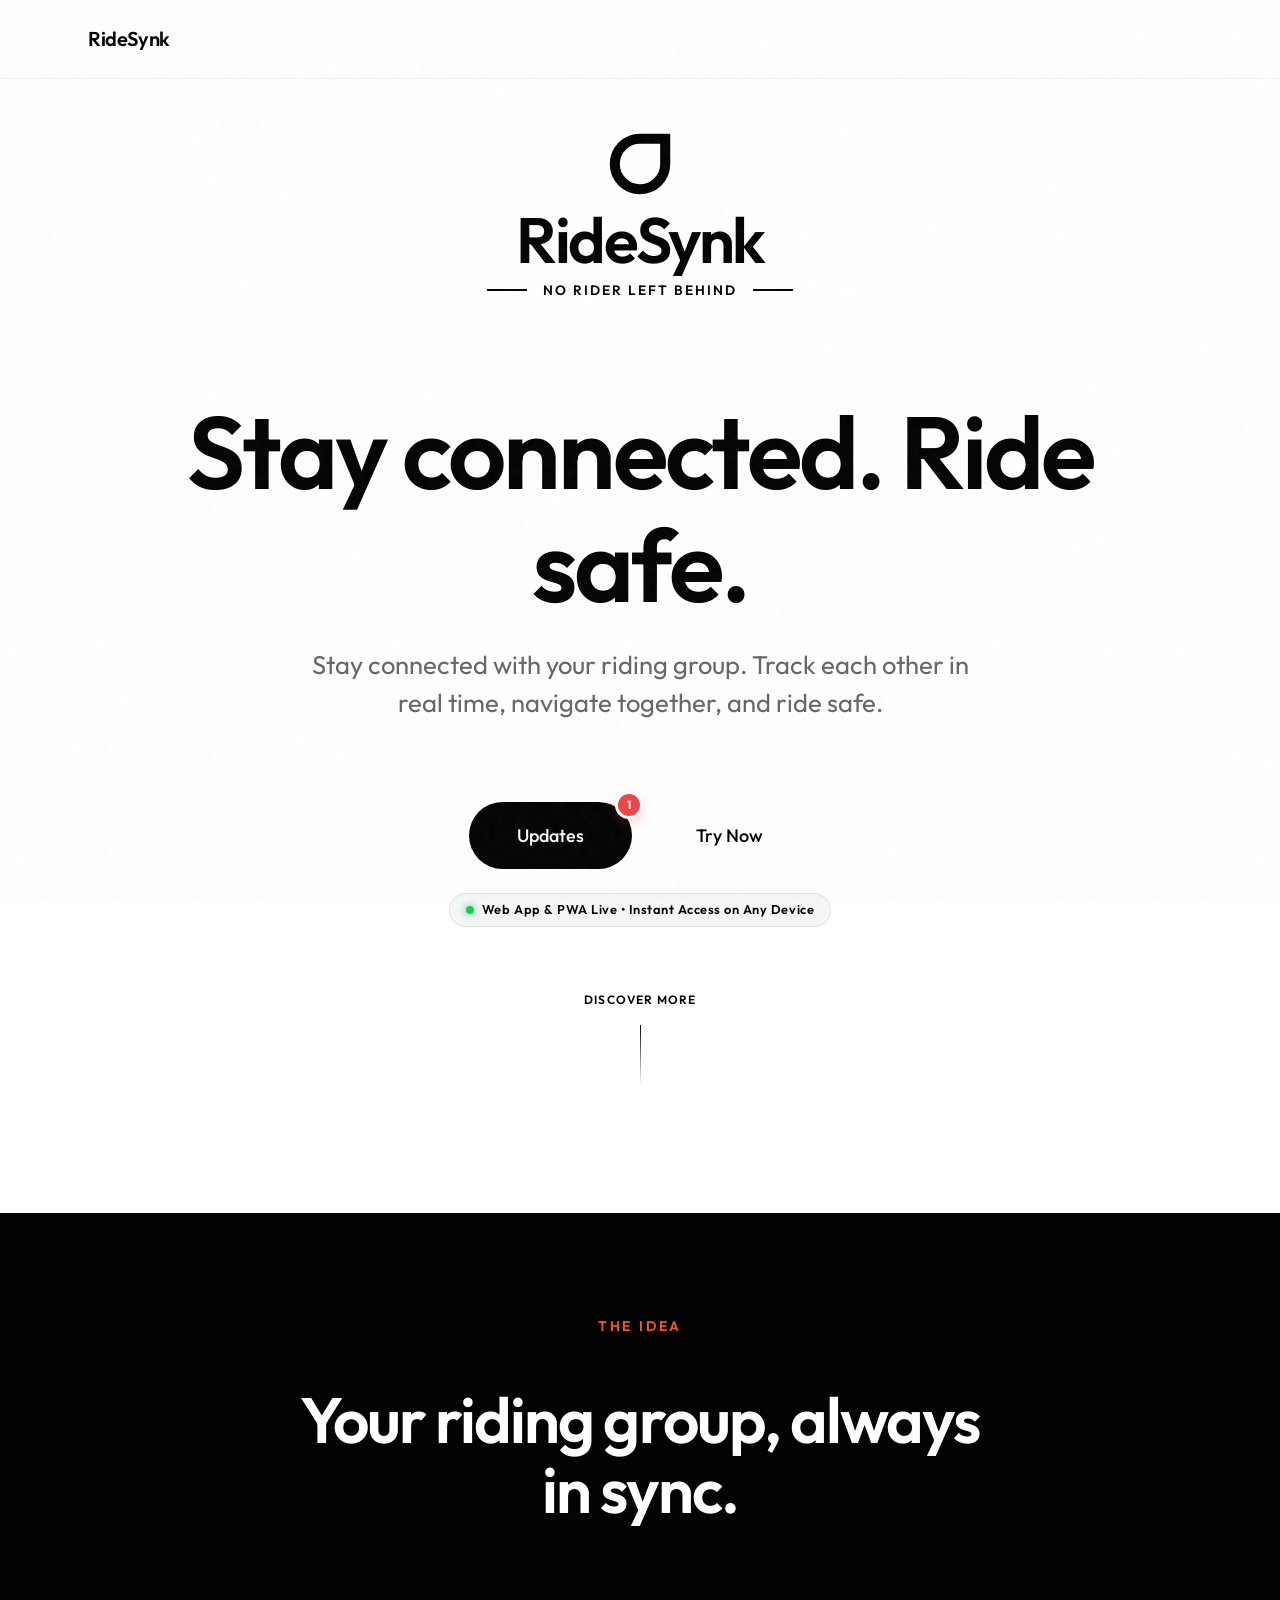
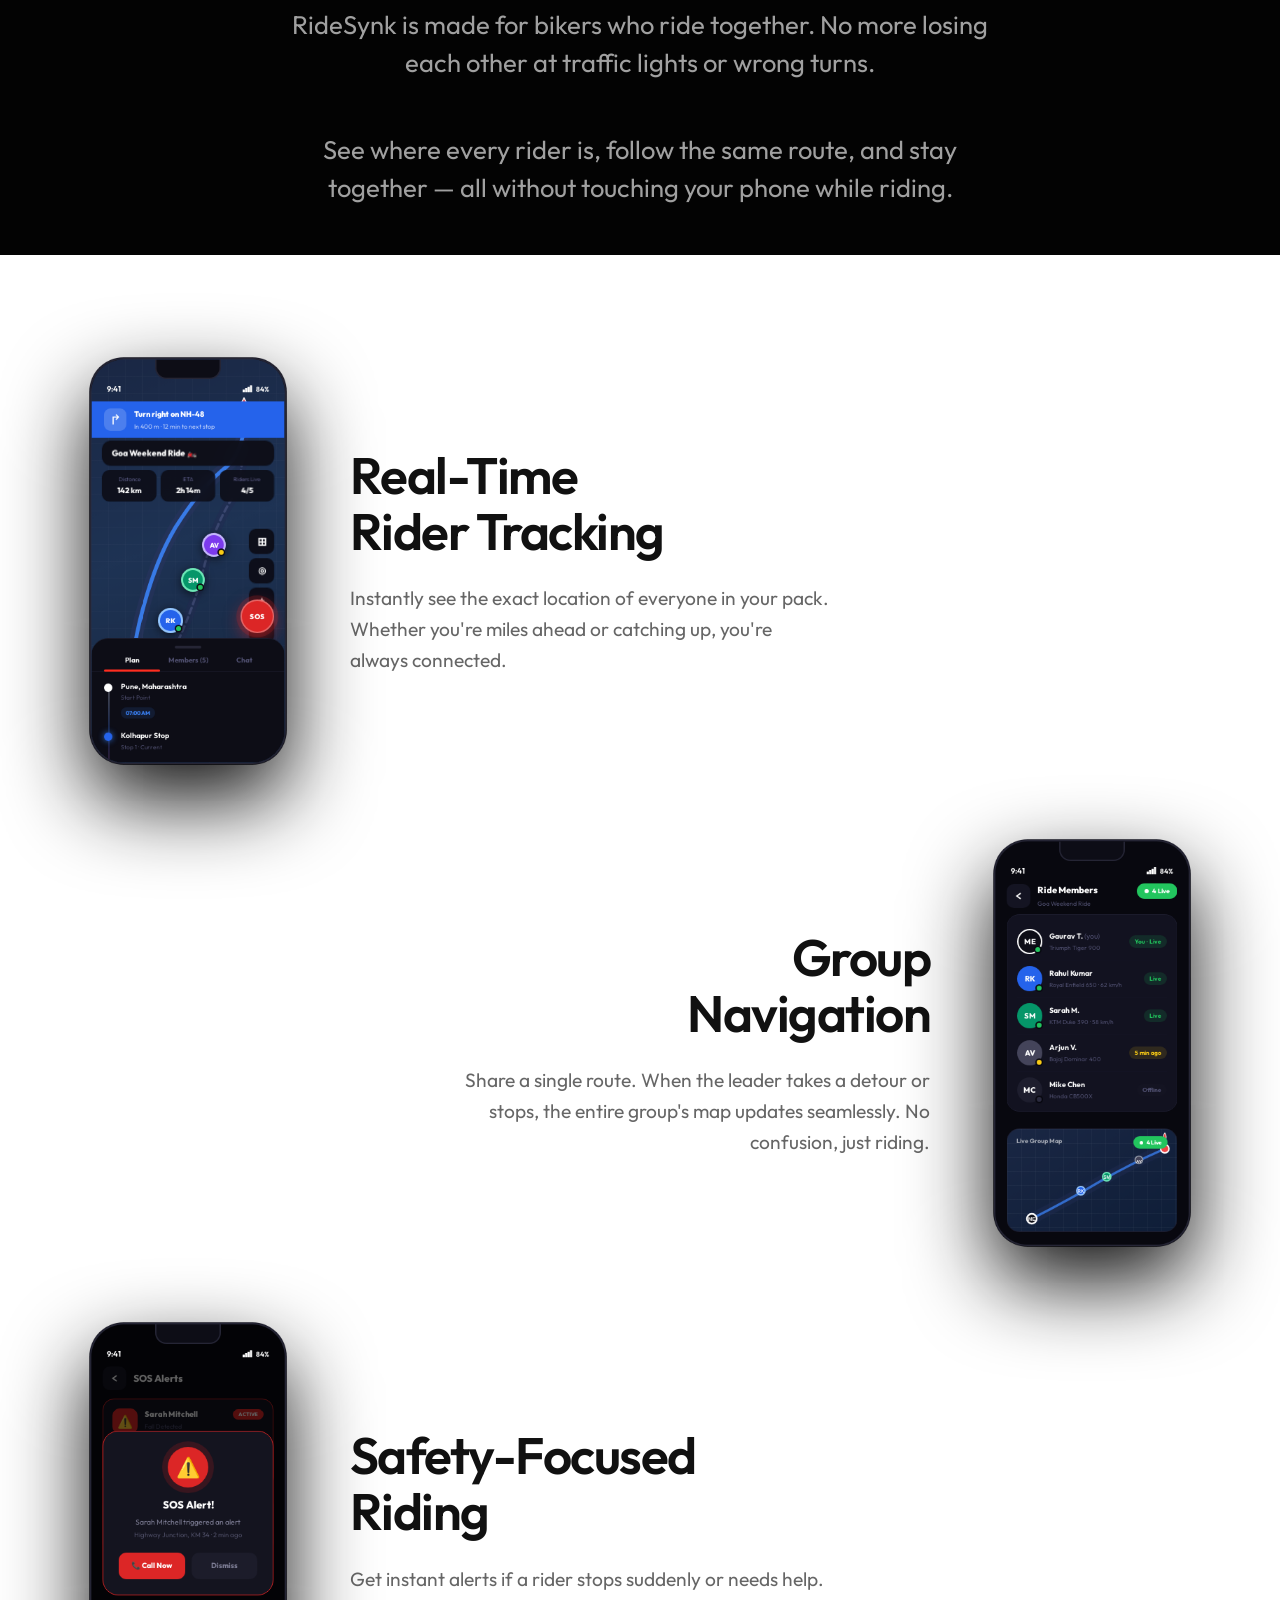
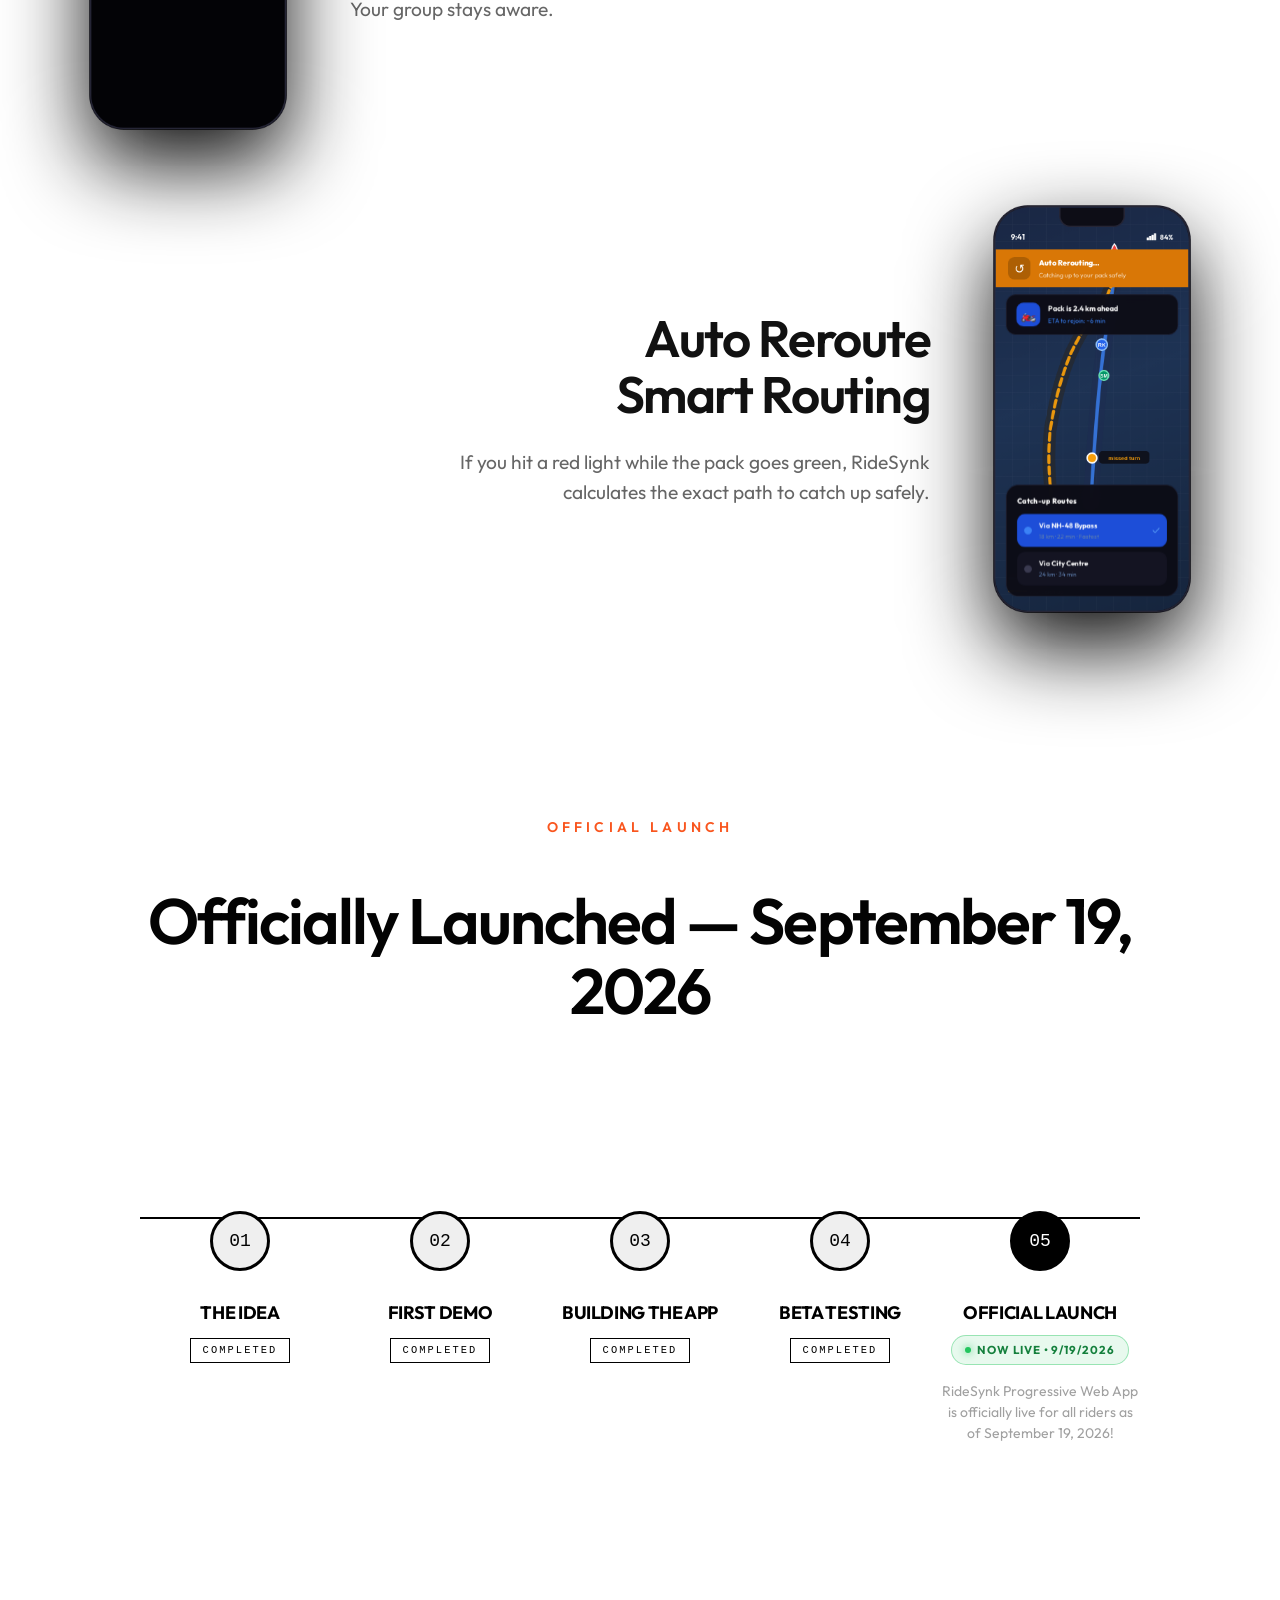
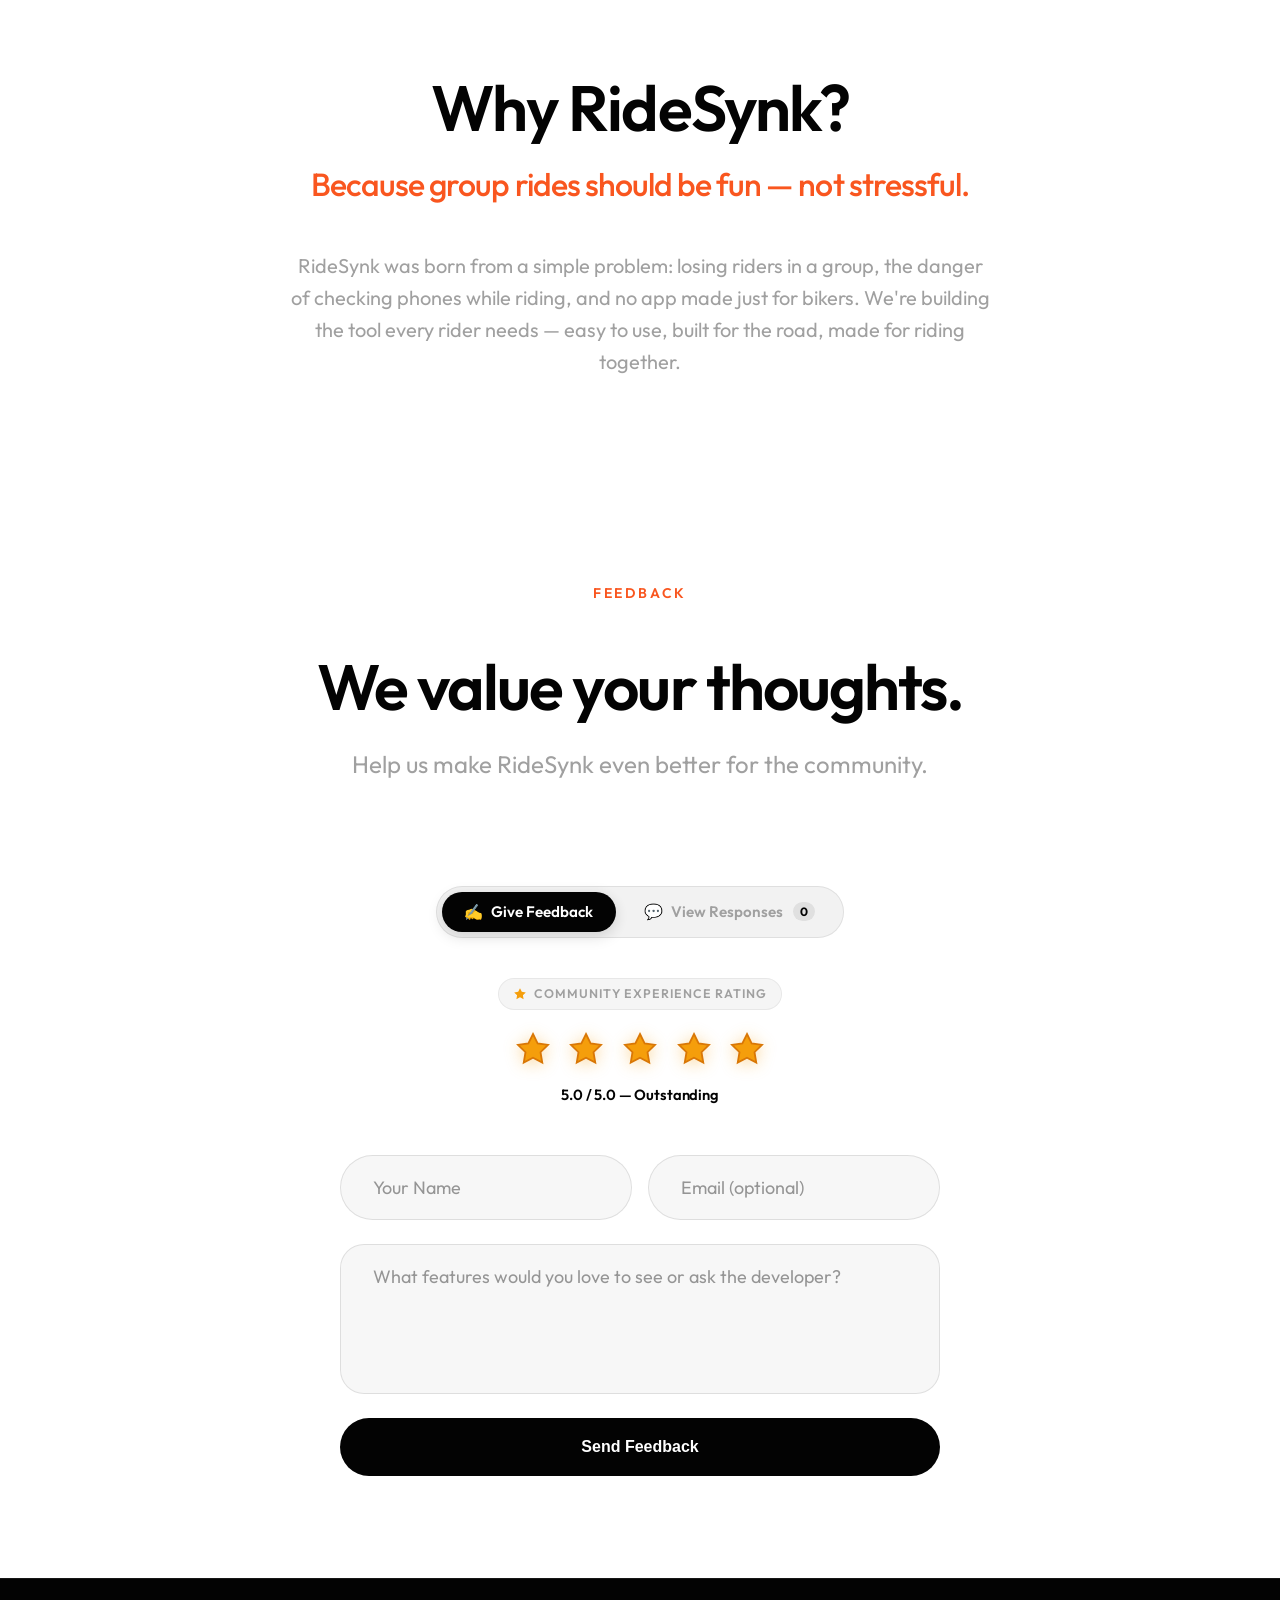
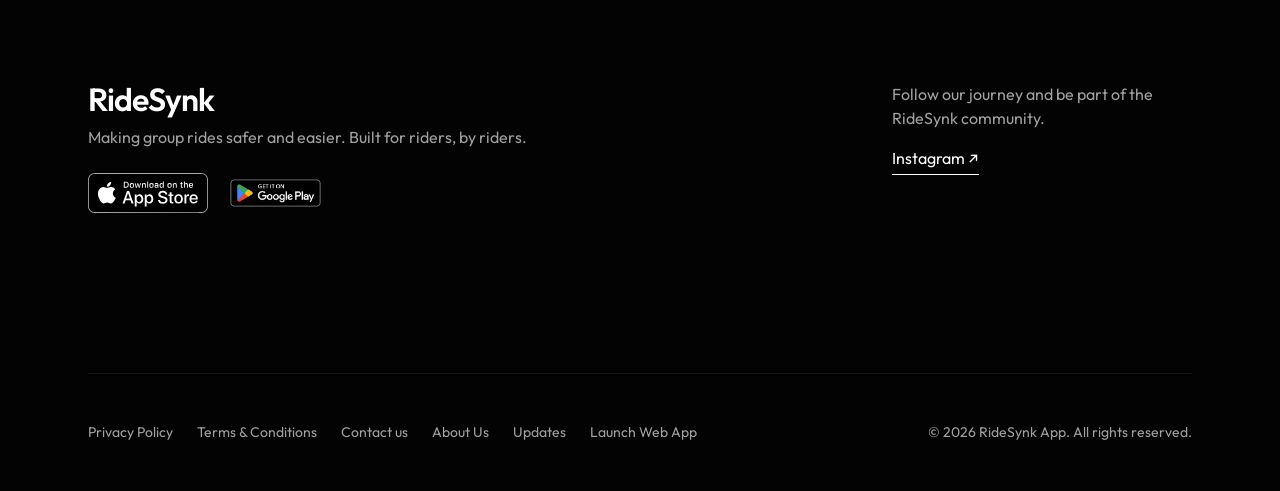
==== commit 5641495d: "feat: add platform status update, modal viewer, review CTA, and hero notification badge" ====
--- a/index.html
+++ b/index.html
@@ -57,7 +57,10 @@
 
                 <div class="hero-actions reveal slide-up delay-3" style="display: flex; flex-direction: column; gap: 1rem; align-items: center; justify-content: center;">
                     <div style="display: flex; flex-direction: row; gap: 1rem; align-items: center; justify-content: center;">
-                        <a href="updates.html" class="btn btn-dark btn-large">Updates</a>
+                        <a href="updates.html" class="btn btn-dark btn-large" id="heroUpdatesBtn" style="position: relative;">
+                            Updates
+                            <span class="update-notif-badge" id="heroUpdatesBadge">1</span>
+                        </a>
                         <a href="https://app.ridesynk.in" id="tryNowBtn" class="btn btn-primary btn-large">Try Now</a>
                     </div>
                     <div class="pwa-hero-badge">
--- a/style.css
+++ b/style.css
@@ -1502,3 +1502,277 @@
 .ro-ck { color: #60a5fa; font-size: 14px; margin-left: auto; }
 @keyframes mockup-spin { from{ transform: rotate(0deg); } to{ transform: rotate(360deg); } }
 .spin-anim { display: inline-block; animation: mockup-spin 2s linear infinite; }
+
+/* Update Notification Badge */
+.update-notif-badge {
+    position: absolute;
+    top: -8px;
+    right: -8px;
+    min-width: 22px;
+    height: 22px;
+    padding: 0 6px;
+    background: #ef4444;
+    color: #ffffff;
+    font-size: 0.72rem;
+    font-weight: 700;
+    line-height: 22px;
+    border-radius: 999px;
+    display: flex;
+    align-items: center;
+    justify-content: center;
+    box-shadow: 0 0 0 3px var(--bg-light), 0 4px 12px rgba(239, 68, 68, 0.45);
+    animation: notifPulse 2s cubic-bezier(0.4, 0, 0.6, 1) infinite;
+    pointer-events: none;
+    z-index: 20;
+    transition: opacity 0.3s ease, transform 0.3s cubic-bezier(0.34, 1.56, 0.64, 1);
+}
+
+.update-notif-badge.is-hidden {
+    opacity: 0;
+    transform: scale(0.4);
+    pointer-events: none;
+    visibility: hidden;
+}
+
+@keyframes notifPulse {
+    0%, 100% {
+        transform: scale(1);
+        box-shadow: 0 0 0 3px var(--bg-light), 0 4px 12px rgba(239, 68, 68, 0.45);
+    }
+    50% {
+        transform: scale(1.08);
+        box-shadow: 0 0 0 4px var(--bg-light), 0 6px 16px rgba(239, 68, 68, 0.6);
+    }
+}
+
+/* Updates Page Styles */
+.updates-feed {
+    display: flex;
+    flex-direction: column;
+    gap: 1.5rem;
+    max-width: 800px;
+    margin: 0 auto;
+}
+
+.update-card {
+    background: #ffffff;
+    border: 1px solid rgba(0, 0, 0, 0.08);
+    border-radius: 24px;
+    padding: 2.25rem 2.5rem;
+    box-shadow: 0 12px 30px rgba(0, 0, 0, 0.03);
+    text-align: left;
+}
+
+.update-card-clickable {
+    cursor: pointer;
+    transition: transform 0.3s ease, box-shadow 0.3s ease, border-color 0.3s ease;
+}
+
+.update-card-clickable:hover {
+    transform: translateY(-4px);
+    box-shadow: 0 16px 36px rgba(0, 0, 0, 0.07);
+    border-color: rgba(249, 86, 31, 0.35);
+}
+
+.update-card-clickable:focus-visible {
+    outline: 2px solid var(--accent);
+    outline-offset: 4px;
+}
+
+.update-header {
+    margin-bottom: 0;
+}
+
+.update-meta {
+    display: flex;
+    align-items: center;
+    gap: 12px;
+    margin-bottom: 0.75rem;
+    font-size: 0.85rem;
+    font-weight: 600;
+    color: var(--text-secondary);
+}
+
+.update-status-dot {
+    width: 8px;
+    height: 8px;
+    background-color: var(--accent);
+    border-radius: 50%;
+    animation: pulse-ring 2.5s infinite;
+}
+
+.update-title {
+    font-size: 1.85rem;
+    color: var(--bg-dark);
+    margin-bottom: 0.5rem;
+}
+
+.update-card-action {
+    display: inline-flex;
+    align-items: center;
+    gap: 8px;
+    margin-top: 1rem;
+    font-weight: 600;
+    color: var(--accent);
+    font-size: 0.95rem;
+    transition: gap 0.2s ease;
+}
+
+.update-card-clickable:hover .update-card-action {
+    gap: 12px;
+}
+
+/* Image Lightbox Modal */
+.image-modal {
+    position: fixed;
+    top: 0;
+    left: 0;
+    width: 100%;
+    height: 100%;
+    background: rgba(0, 0, 0, 0.85);
+    backdrop-filter: blur(12px);
+    -webkit-backdrop-filter: blur(12px);
+    z-index: 10000;
+    display: flex;
+    align-items: center;
+    justify-content: center;
+    opacity: 0;
+    pointer-events: none;
+    transition: opacity 0.3s ease;
+    padding: 1.5rem;
+}
+
+.image-modal.is-active {
+    opacity: 1;
+    pointer-events: all;
+}
+
+.image-modal-content {
+    position: relative;
+    max-width: 90vw;
+    max-height: 90vh;
+    display: flex;
+    align-items: center;
+    justify-content: center;
+    transform: scale(0.95);
+    transition: transform 0.3s cubic-bezier(0.34, 1.56, 0.64, 1);
+}
+
+.image-modal.is-active .image-modal-content {
+    transform: scale(1);
+}
+
+.image-modal-img {
+    max-width: 100%;
+    max-height: 85vh;
+    border-radius: 16px;
+    box-shadow: 0 24px 60px rgba(0, 0, 0, 0.6);
+    object-fit: contain;
+}
+
+.image-modal-close {
+    position: absolute;
+    top: -18px;
+    right: -18px;
+    width: 42px;
+    height: 42px;
+    background: #18181b;
+    border: 1.5px solid rgba(255, 255, 255, 0.25);
+    border-radius: 50%;
+    color: #ffffff;
+    font-size: 1.5rem;
+    line-height: 1;
+    display: flex;
+    align-items: center;
+    justify-content: center;
+    cursor: pointer;
+    backdrop-filter: blur(8px);
+    box-shadow: 0 4px 16px rgba(0, 0, 0, 0.4);
+    transition: all 0.2s ease;
+    z-index: 20;
+}
+
+.image-modal-close:hover {
+    background: #ef4444;
+    border-color: #ef4444;
+    transform: scale(1.1);
+}
+
+@media (max-width: 600px) {
+    .image-modal-close {
+        top: 10px;
+        right: 10px;
+        width: 36px;
+        height: 36px;
+        font-size: 1.25rem;
+    }
+}
+
+/* Review Us CTA Banner */
+.updates-review-cta {
+    margin: 3.5rem auto 1.5rem;
+    max-width: 800px;
+    background: linear-gradient(135deg, #18181b 0%, #09090b 100%);
+    border: 1px solid rgba(255, 255, 255, 0.1);
+    border-radius: 20px;
+    padding: 2.2rem 2.5rem;
+    display: flex;
+    align-items: center;
+    justify-content: space-between;
+    gap: 1.5rem;
+    color: #ffffff;
+    box-shadow: 0 16px 36px rgba(0, 0, 0, 0.15);
+}
+
+.review-cta-content {
+    text-align: left;
+}
+
+.review-cta-badge {
+    display: inline-flex;
+    align-items: center;
+    gap: 6px;
+    font-size: 0.8rem;
+    font-weight: 600;
+    text-transform: uppercase;
+    letter-spacing: 0.08em;
+    color: var(--accent);
+    margin-bottom: 0.5rem;
+}
+
+.review-cta-title {
+    font-size: 1.35rem;
+    font-weight: 700;
+    color: #ffffff;
+    margin-bottom: 0.35rem;
+}
+
+.review-cta-desc {
+    font-size: 0.92rem;
+    color: #a1a1aa;
+    margin: 0;
+    line-height: 1.5;
+}
+
+.review-cta-btn {
+    white-space: nowrap;
+    flex-shrink: 0;
+}
+
+@media (max-width: 768px) {
+    .updates-review-cta {
+        flex-direction: column;
+        text-align: center;
+        padding: 1.8rem;
+    }
+    .review-cta-content {
+        text-align: center;
+    }
+}
+
+.caught-up-msg {
+    text-align: center;
+    color: var(--text-secondary);
+    margin-top: 1.5rem;
+    font-size: 0.95rem;
+}
